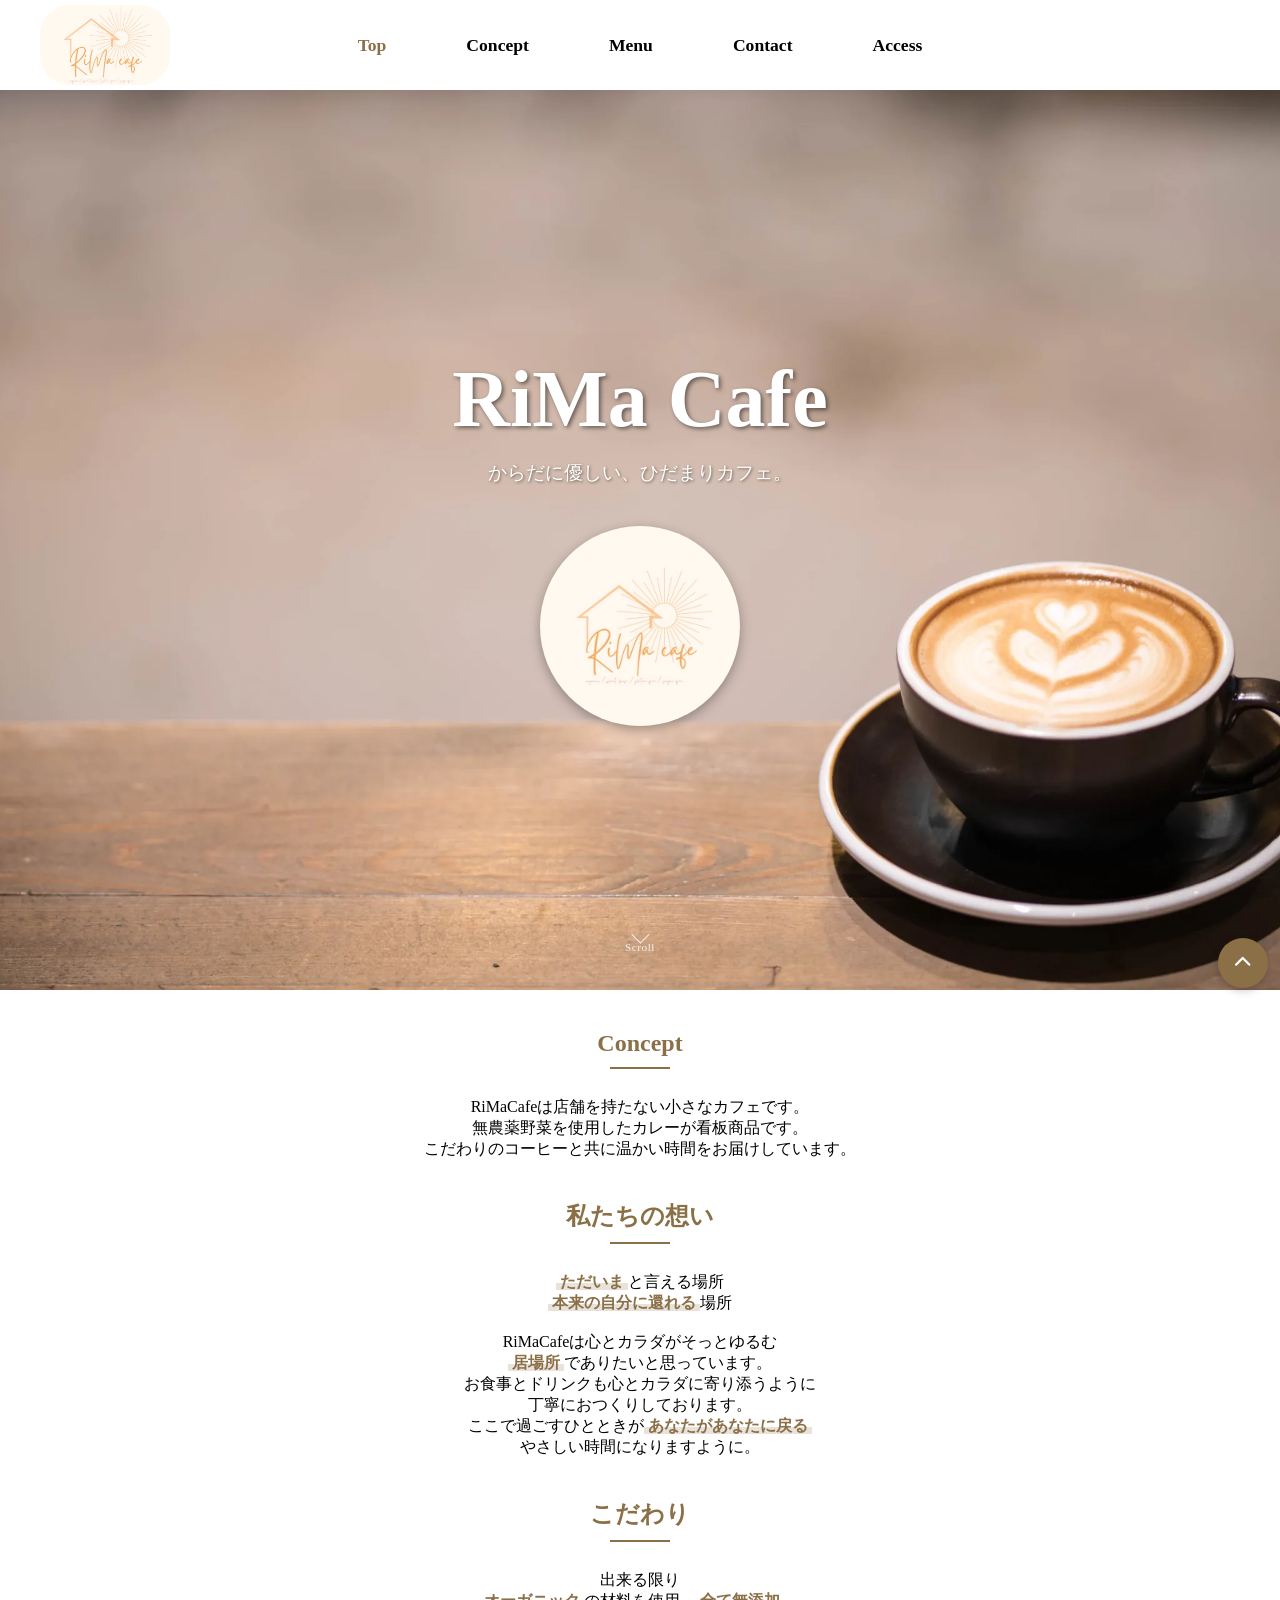
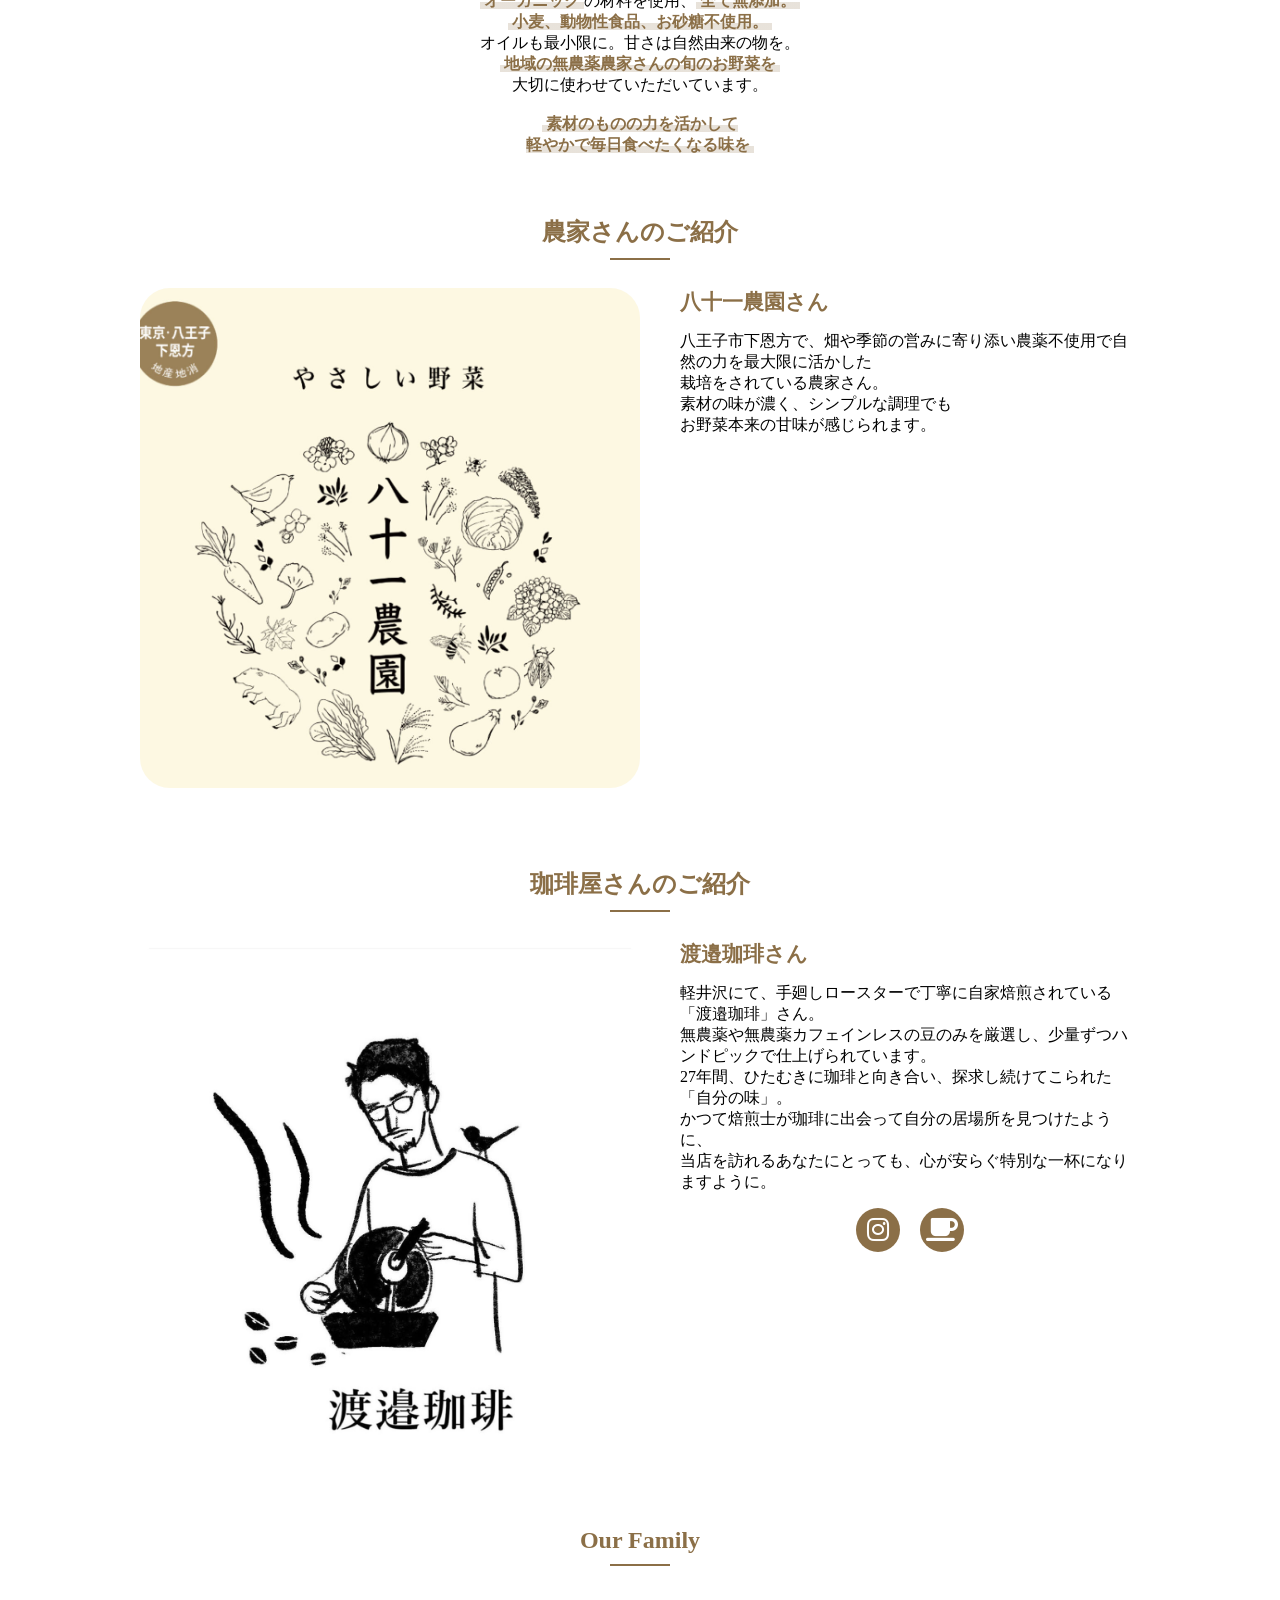
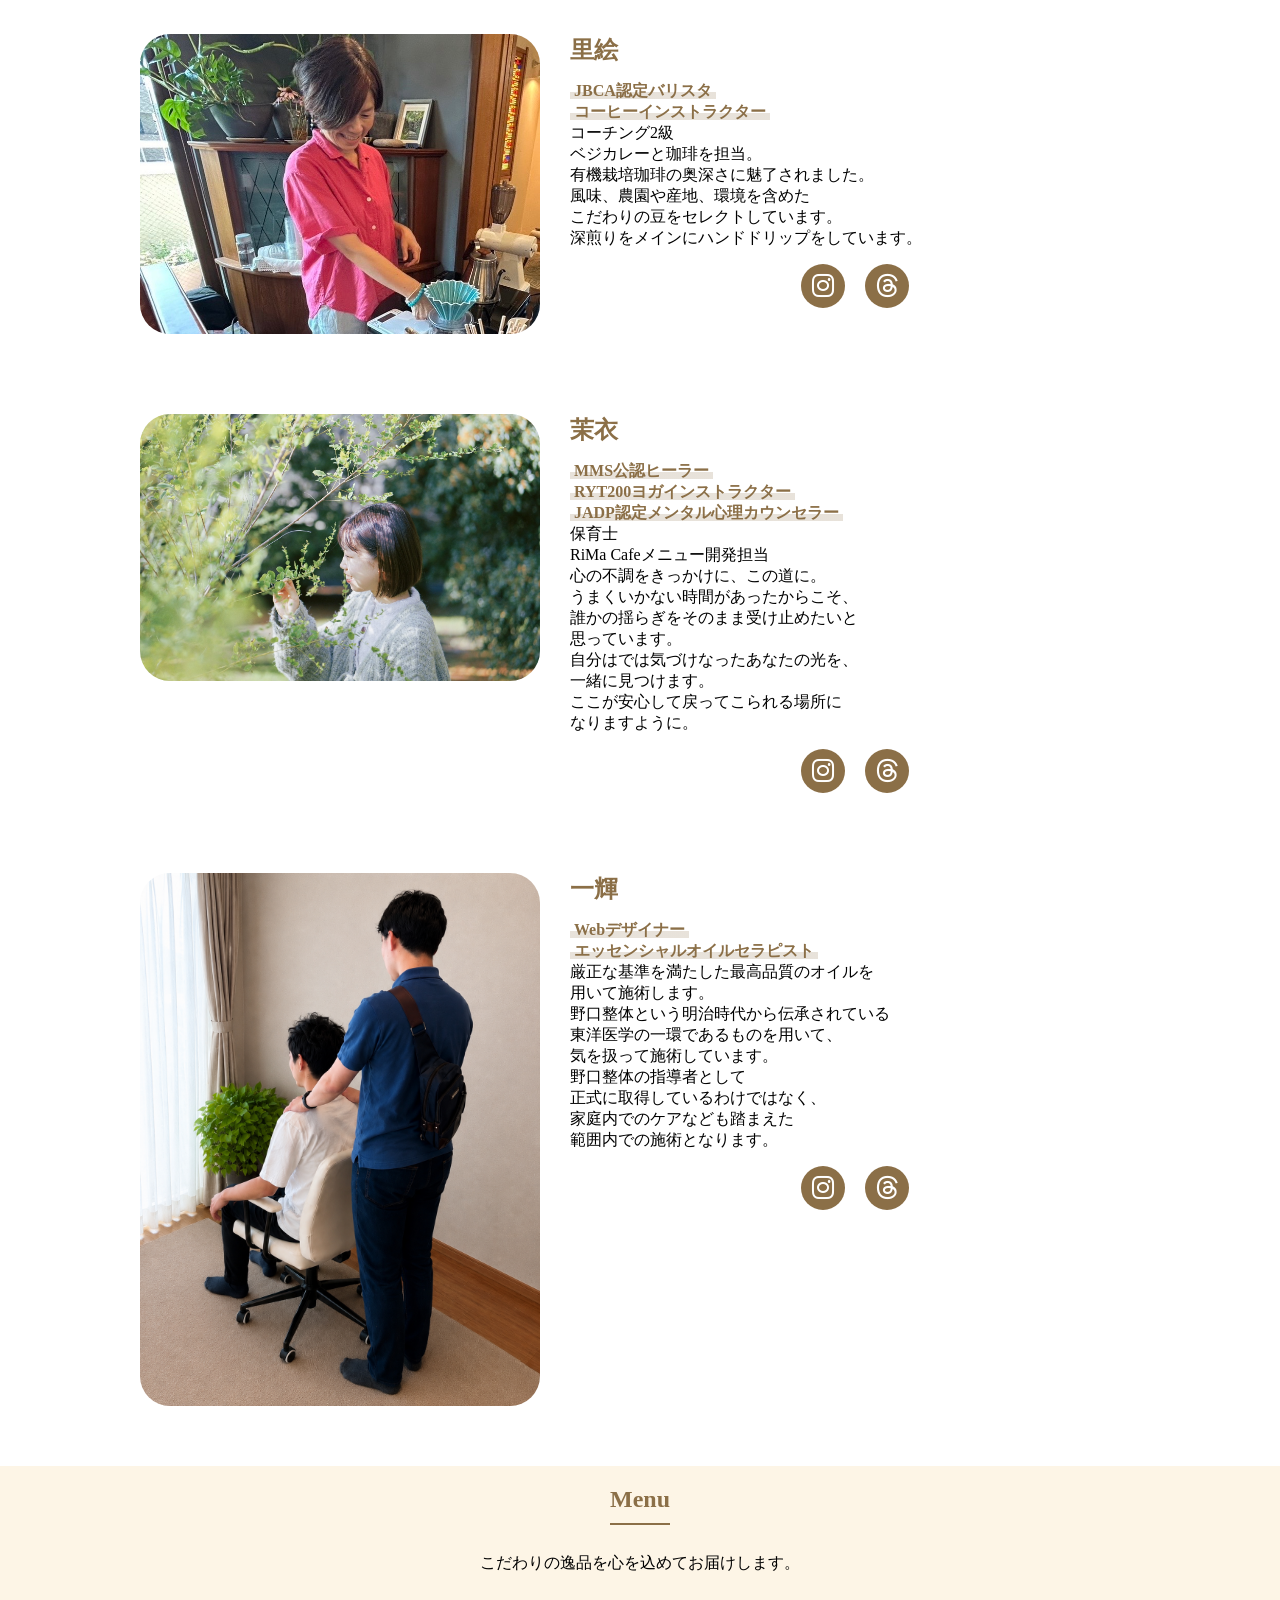
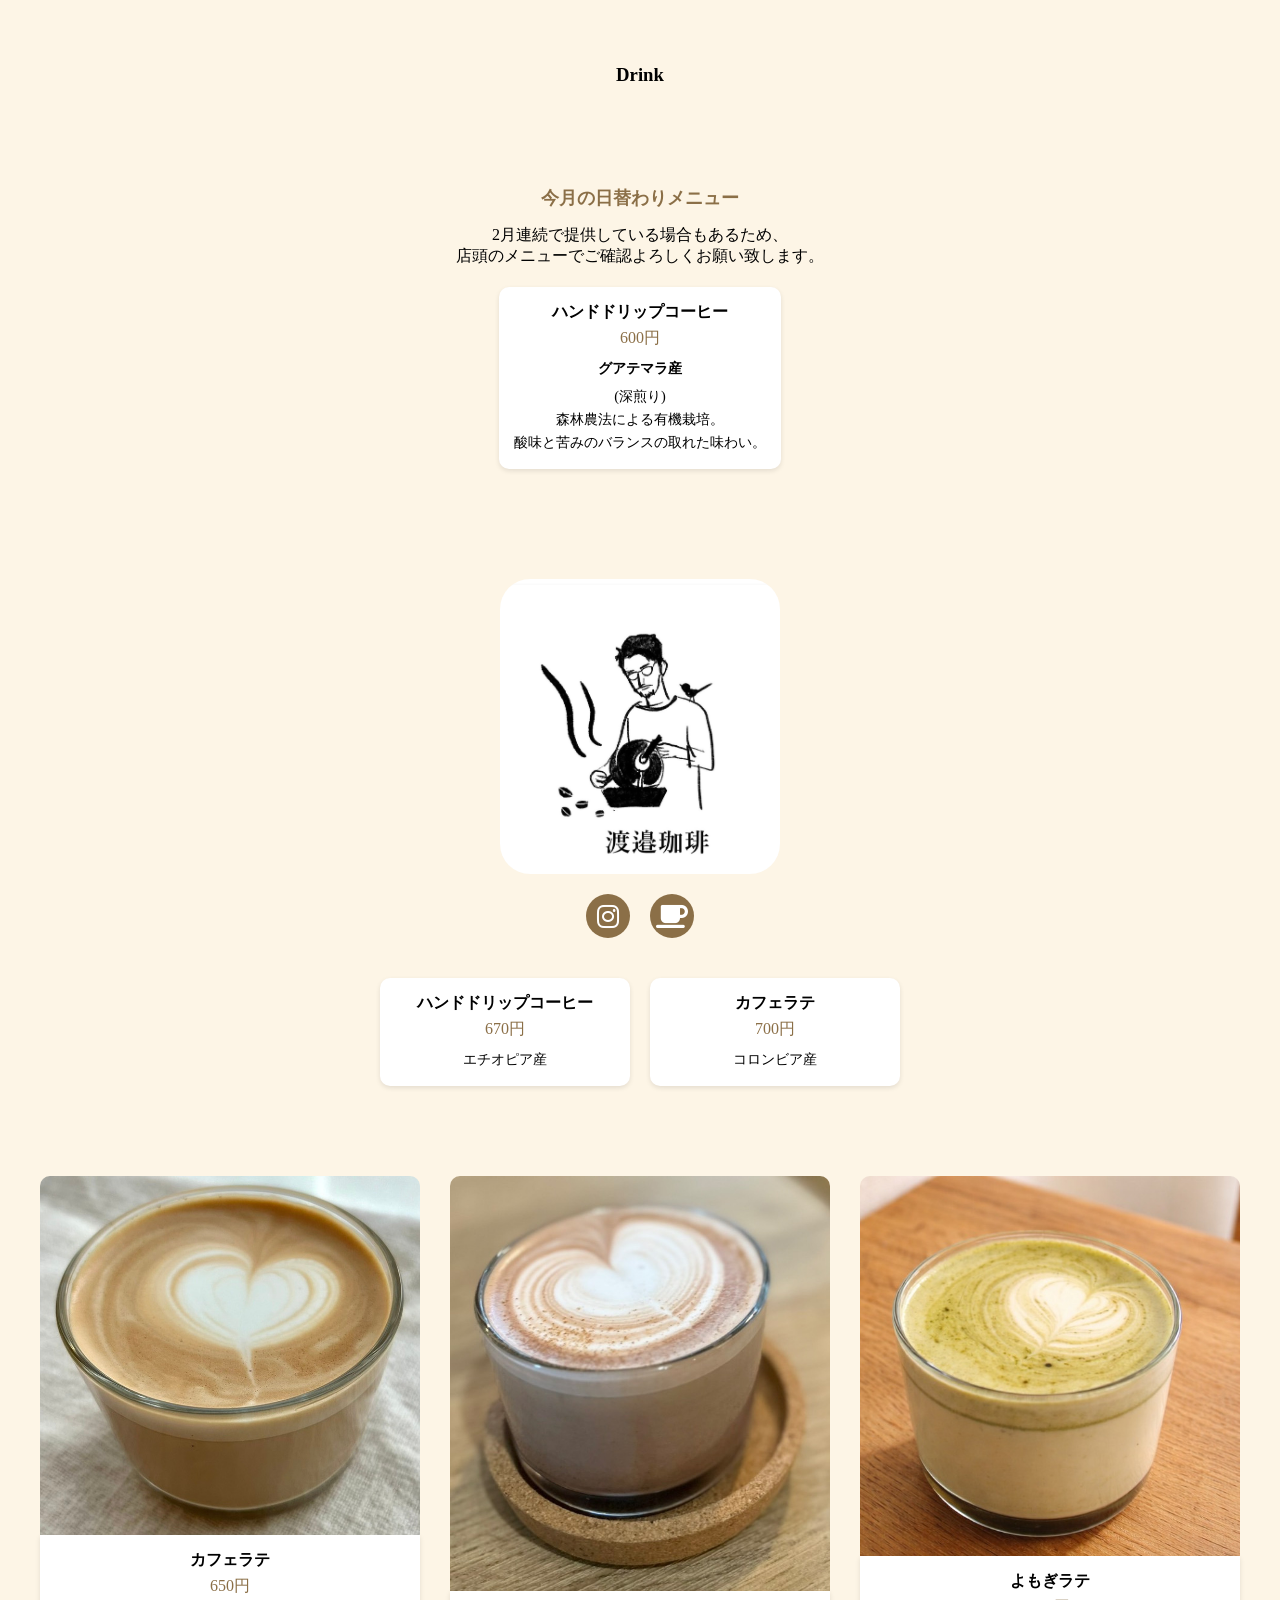
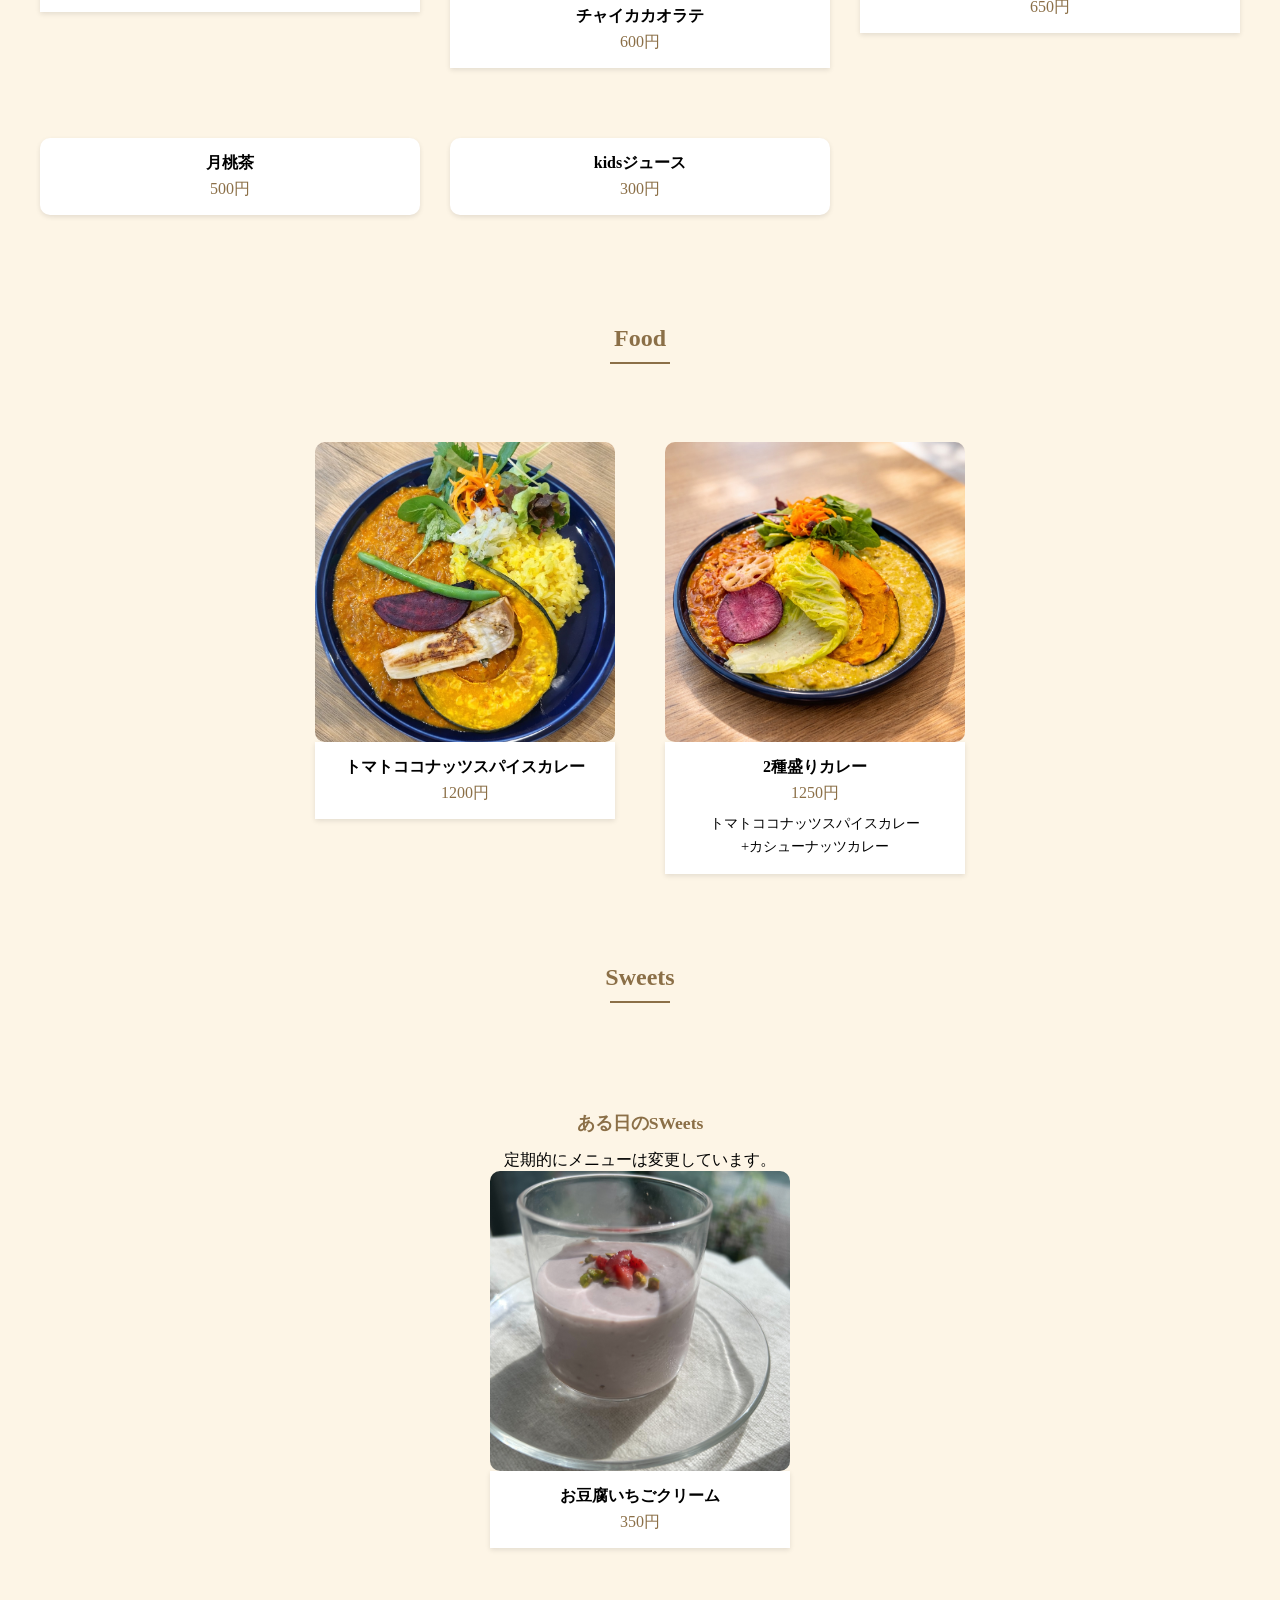
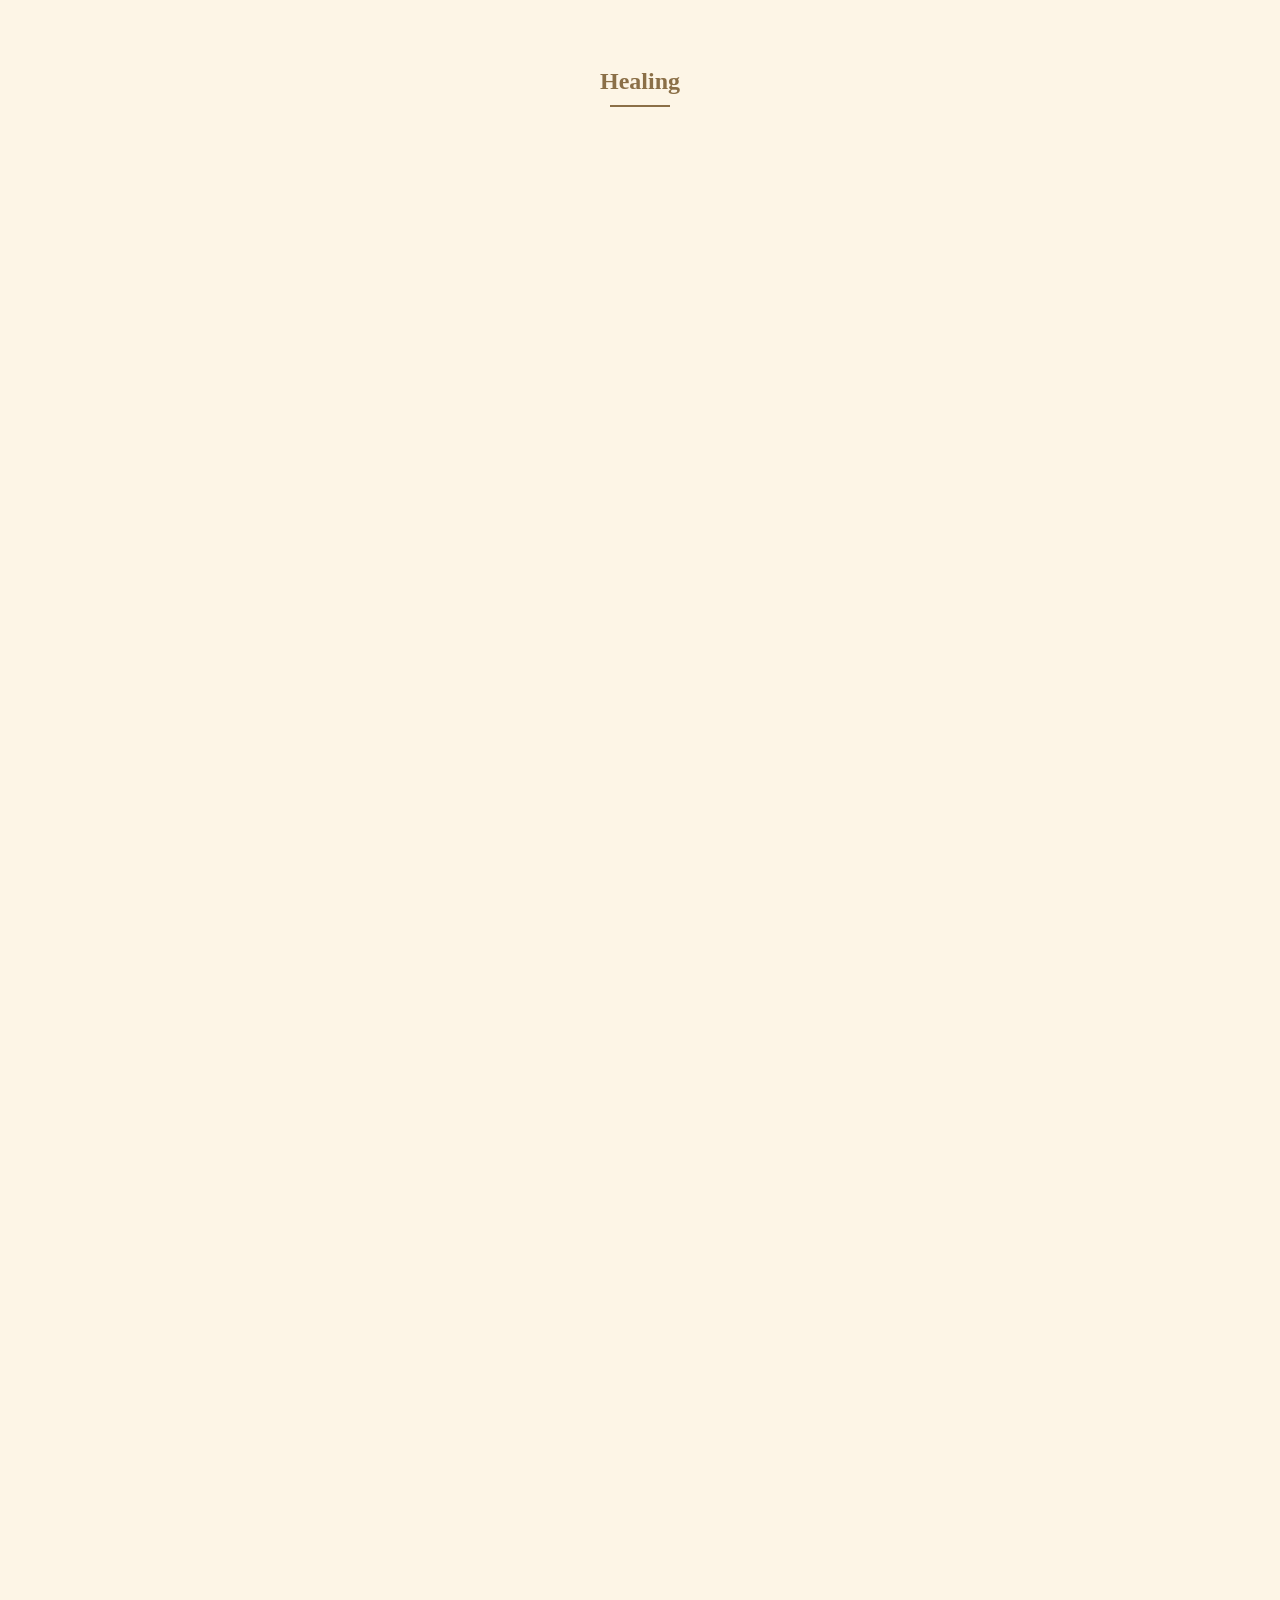
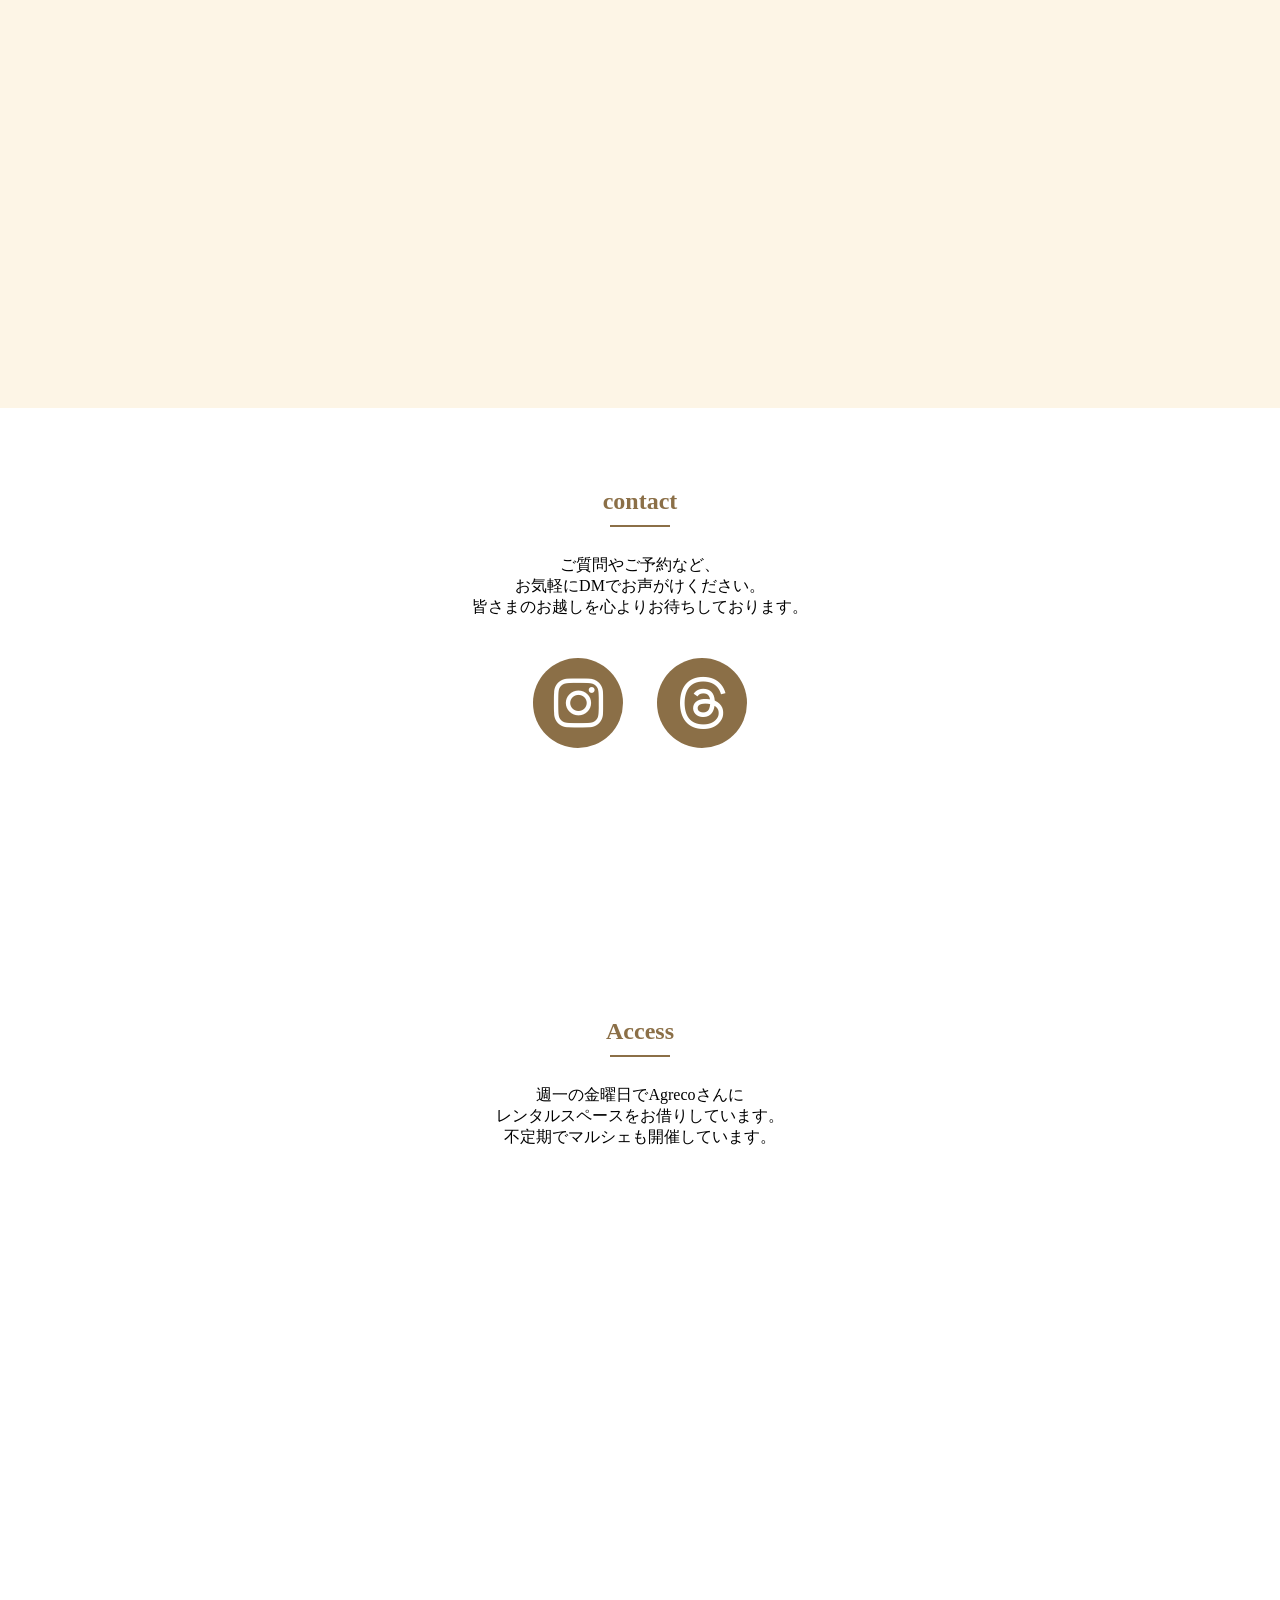
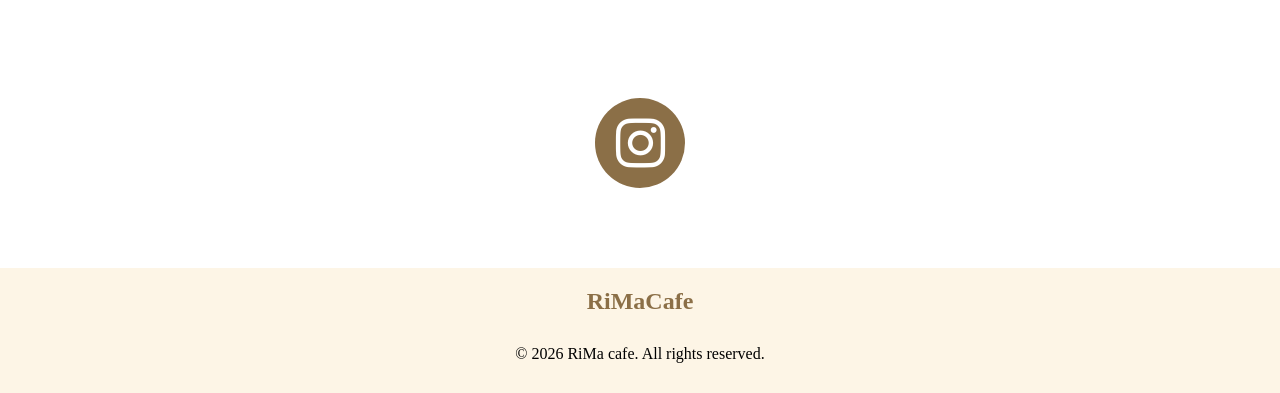
==== index.html @ 54a43aac "ロゴアニメーションのキャッチコピーを「手作り」から「ひだまり」に変更" ====
<!DOCTYPE html>
<html lang="ja">
<head>
    <meta charset="UTF-8">
    <meta name="viewport" content="width=device-width, initial-scale=1.0, viewport-fit=cover">
    <title>RiMa Cafe | からだに優しい、手作りカフェ</title>
    <meta name="description" content="RiMa Cafeは、オーガニック・グルテンフリーにこだわった手作りの珈琲とお菓子、アロマセラピーを提供する小さなカフェです。ご質問やご予約はInstagram・ThreadsのDMでお気軽にどうぞ。">

    <!-- OGP -->
    <meta property="og:title" content="RiMa Cafe | からだに優しい、手作りカフェ">
    <meta property="og:description" content="オーガニック・グルテンフリーにこだわった手作りの珈琲とお菓子、アロマセラピーを提供する小さなカフェです。">
    <meta property="og:type" content="website">
    <meta property="og:image" content="https://kazukiyuru.github.io/rimacafe/img/icon.jpeg">
    <meta property="og:locale" content="ja_JP">
    <meta name="twitter:card" content="summary_large_image">

    <link rel="icon" type="image/jpeg" href="img/icon.jpeg">
    <link rel="apple-touch-icon" href="img/icon.jpeg">

    <link rel="stylesheet" href="style.css">
    <link rel="stylesheet" href="https://cdnjs.cloudflare.com/ajax/libs/font-awesome/6.5.1/css/all.min.css">
</head>
<body>
    <!-- ローディング画面（ロゴがふわっと浮かび上がる） -->
    <div id="splash">
        <img src="img/icon.jpeg" alt="RiMa Cafe ロゴ" class="splash-logo">
        <p class="splash-catch">からだに優しい、ひだまりカフェ。</p>
    </div>

    <!-- スクロール進捗バー -->
    <div id="scroll-progress"></div>

    <header>
        <img src="img/icon.jpeg" alt="Rima Cafe Icon" class="header-logo">
        <ul id="g-nav">
            <li><a href="#page1">Top</a></li>
            <li><a href="#page2">Concept</a></li>
            <li><a href="#page3">Menu</a></li>
            <li><a href="#page4">Contact</a></li>
            <li><a href="#page5">Access</a></li>
        </ul>
    </header>
    <div class="openbtn" id="openbtn"><span></span><span></span><span></span></div>

    <section class="top" id="page1">
        <div class="page1">
            <div class="home fade-in">
                <h1>RiMa Cafe</h1>
                <p>からだに優しい、ひだまりカフェ。</p>
                <img src="img/icon.jpeg" alt="Rima Cafe ロゴ" class="top-logo">
            </div>
            <div class="scrolldown4"><span>Scroll</span></div>
        </div>
    </section>

    <section class="concept" id="page2">
        <div class="page2 fade-in">
            <h2>Concept</h2>
            <p>RiMaCafeは店舗を持たない小さなカフェです。<br>
            無農薬野菜を使用したカレーが看板商品です。<br>
            こだわりのコーヒーと共に温かい時間をお届けしています。</p>
        </div>

        <div class="fade-in">
            <h2>私たちの想い</h2>
            <p><span>ただいま</span>と言える場所<br>
            <span>本来の自分に還れる</span>場所</p><br>
            <p>RiMaCafeは心とカラダがそっとゆるむ<br>
            <span>居場所</span>でありたいと思っています。</p>
            <p>お食事とドリンクも心とカラダに寄り添うように<br>
            丁寧におつくりしております。</p>
            <p>ここで過ごすひとときが<span>あなたがあなたに戻る</span><br>
            やさしい時間になりますように。</p>
        </div>

        <div class="fade-in">
            <h2>こだわり</h2>
            <p>出来る限り</p>
            <ul>
                <li><p><span>オーガニック</span>の材料を使用、<span>全て無添加。</span></p></li>
                <li><p><span>小麦、動物性食品、お砂糖不使用。</span><br>
                オイルも最小限に。甘さは自然由来の物を。</p></li>
                <li><p><span>地域の無農薬農家さんの旬のお野菜を</span><br>
                大切に使わせていただいています。</p></li>
            </ul>
            <br>
            <p><span>素材のものの力を活かして<br>
            軽やかで毎日食べたくなる味を</span></p>
        </div>

        <div class="fade-in farmer-section">
            <h2>農家さんのご紹介</h2>
            <div class="farmer-content">
                <img src="img/farm.jpeg" alt="">
                <div class="farmer-text">
                    <h3>八十一農園さん</h3>
                    <p>八王子市下恩方で、畑や季節の営みに寄り添い農薬不使用で自然の力を最大限に活かした<br>
                    栽培をされている農家さん。<br>
                    素材の味が濃く、シンプルな調理でも<br>
                    お野菜本来の甘味が感じられます。</p>
                </div>
            </div>
        </div>

        <div class="fade-in farmer-section">
            <h2>珈琲屋さんのご紹介</h2>
            <div class="farmer-content">
                <img src="img/watanabe.jpeg" alt="渡邉珈琲">
                <div class="farmer-text">
                    <h3>渡邉珈琲さん</h3>
                    <p>軽井沢にて、手廻しロースターで丁寧に自家焙煎されている「渡邉珈琲」さん。<br>
                    無農薬や無農薬カフェインレスの豆のみを厳選し、少量ずつハンドピックで仕上げられています。<br>
                    27年間、ひたむきに珈琲と向き合い、探求し続けてこられた「自分の味」。<br>
                    かつて焙煎士が珈琲に出会って自分の居場所を見つけたように、<br>
                    当店を訪れるあなたにとっても、心が安らぐ特別な一杯になりますように。</p>
                    <div class="sns-links">
                        <a href="https://www.instagram.com/watanabe_home_roasted_coffee/" target="_blank" rel="noopener">
                            <i class="fa-brands fa-instagram"></i>
                        </a>
                         <a href="https://wc-home-roasted.stores.jp/" target="_blank" rel="noopener">
                            <i class="fa-solid fa-mug-saucer"></i>
                        </a>
                    </div>
                </div>
            </div>
        </div>

        <div class="fade-in">
            <h2>Our Family</h2>
            <div class="Family">

                <!-- 年齢順 1番目：里絵 -->
                <div class="family1 fade-in">
                    <img src="img/rie.jpeg" alt="">
                    <div class="text">
                        <h3>里絵</h3>
                        <ul>
                            <li><span class="highlight">JBCA認定バリスタ</span></li>
                            <li><span class="highlight">コーヒーインストラクター</span></li>
                            <li>コーチング2級</li>
                        </ul>
                        <p>ベジカレーと珈琲を担当。<br>
                        有機栽培珈琲の奥深さに魅了されました。<br>
                        風味、農園や産地、環境を含めた<br>
                        こだわりの豆をセレクトしています。<br>
                        深煎りをメインにハンドドリップをしています。</p>
                        <div class="sns-links">
                            <a href="https://www.instagram.com/t.rierie/" target="_blank" rel="noopener">
                                <i class="fa-brands fa-instagram"></i>
                            </a>
                            <a href="https://www.threads.com/@t.rierie?xmt=AQG0GP0-QJhRcvoYnDzXmbfjZnCsN-x-gjHfTgqiKEAhdwM" target="_blank" rel="noopener">
                                <i class="fa-brands fa-threads"></i>
                            </a>
                        </div>
                    </div>
                </div>

                <!-- 年齢順 2番目：茉衣 -->
                <div class="family2 fade-in">
                    <img src="img/mai.jpeg" alt="">
                    <div class="text">
                        <h3>茉衣</h3>
                        <ul>
                        <li><span class="highlight">MMS公認ヒーラー</span></li>
                        <li><span class="highlight">RYT200ヨガインストラクター</span></li>
                        <li><span class="highlight">JADP認定メンタル心理カウンセラー</span></li>
                        <li>保育士</li>
                        </ul>
                        <p>RiMa Cafeメニュー開発担当<br>
                        心の不調をきっかけに、この道に。<br>
                        うまくいかない時間があったからこそ、<br>
                        誰かの揺らぎをそのまま受け止めたいと<br>
                        思っています。<br>
                        自分はでは気づけなったあなたの光を、<br>
                        一緒に見つけます。<br>
                        ここが安心して戻ってこられる場所に<br>
                        なりますように。</p>
                        <div class="sns-links">
                            <a href="https://www.instagram.com/ma___jasmine/" target="_blank" rel="noopener">
                                <i class="fa-brands fa-instagram"></i>
                            </a>
                            <a href="https://www.threads.com/@ma___jasmine/post/DZb8bzbHRGQ" target="_blank" rel="noopener">
                                <i class="fa-brands fa-threads"></i>
                            </a>
                        </div>
                    </div>
                </div>

                <!-- 年齢順 3番目：一輝 -->
                <div class="family3 fade-in">
                    <img src="img/kazu.png" alt="">
                    <div class="text">
                        <h3>一輝</h3>
                        <p><span class="highlight">Webデザイナー</span><br>
                        <span class="highlight">エッセンシャルオイルセラピスト</span><br>
                        厳正な基準を満たした最高品質のオイルを<br>
                        用いて施術します。<br>
                        野口整体という明治時代から伝承されている<br>
                        東洋医学の一環であるものを用いて、<br>
                        気を扱って施術しています。<br>
                        野口整体の指導者として<br>
                        正式に取得しているわけではなく、<br>
                        家庭内でのケアなども踏まえた<br>
                        範囲内での施術となります。</p>
                        <div class="sns-links">
                            <a href="https://www.instagram.com/kazuki_0039/" target="_blank" rel="noopener">
                                <i class="fa-brands fa-instagram"></i>
                            </a>
                            <a href="https://www.threads.com/@kazuki_0039?igshid=NTc4MTIwNjQ2YQ%3D%3D" target="_blank" rel="noopener">
                                <i class="fa-brands fa-threads"></i>
                            </a>
                        </div>
                    </div>
                </div>


            </div>
        </div>
    </section>

    <section class="menu" id="page3">
        <h2 class="fade-in">Menu</h2>
        <p class="fade-in">こだわりの逸品を心を込めてお届けします。</p>

        <main class="grid">
            <h3 class="fade-in">Drink</h3>
            
            <div class="monthly-special fade-in">
                <p class="special-label">今月の日替わりメニュー</p>
                <p>2月連続で提供している場合もあるため、<br>
                店頭のメニューでご確認よろしくお願い致します。</p>
                <div class="drink-item no-image">
                    <p><strong>ハンドドリップコーヒー</strong> 600円<br>
                    <span class="menu-description"><strong>グアテマラ産</strong>(深煎り)<br>
                    森林農法による有機栽培。<br>
                    酸味と苦みのバランスの取れた味わい。</span></p>
                </div>
            </div>

            <div class="watanabe-coffee fade-in">
                <div class="watanabe-header">
                    <img src="img/watanabe.jpeg" alt="渡邊珈琲">
                </div>
              
                <div class="watanabe-links">
                    <a href="https://www.instagram.com/watanabe_home_roasted_coffee/" target="_blank" rel="noopener">
                        <i class="fa-brands fa-instagram"></i>
                    </a>
                    <a href="https://wc-home-roasted.stores.jp/" target="_blank" rel="noopener">
                        <i class="fa-solid fa-mug-saucer"></i>
                    </a>
                </div>
                <div class="watanabe-items">
                    <div class="drink-item no-image">
                        <p><strong>ハンドドリップコーヒー</strong> 670円<br>
                        <span class="menu-description">エチオピア産</span></p>
                    </div>
                    <div class="drink-item no-image">
                        <p><strong>カフェラテ</strong> 700円<br>
                        <span class="menu-description">コロンビア産</span></p>
                    </div>
                </div>
            </div>

            <div class="grid_center">
                <div class="drink-item fade-in">
                    <img src="img/rate.jpeg" alt="">
                    <p><strong>カフェラテ</strong> 650円</p>
                </div>
                <div class="drink-item fade-in fade-in-delay-1">
                    <img src="img/chay.jpeg" alt="">
                    <p><strong>チャイカカオラテ</strong> 600円</p>
                </div>
                <div class="drink-item fade-in fade-in-delay-3">
                    <img src="img/yomogi.jpeg" alt="">
                    <p><strong>よもぎラテ</strong> 650円</p>
                </div>
                <div class="drink-item no-image fade-in fade-in-delay-3">
                    <p><strong>月桃茶</strong> 500円</p>
                </div>
                <div class="drink-item no-image fade-in">
                    <p><strong>kidsジュース</strong> 300円</p>
                </div>
            </div>

            <h2 class="fade-in">Food</h2>
            <div class="carry">
                <div class="tomato fade-in">
                    <img src="img/one.jpeg" alt="">
                    <p><strong>トマトココナッツスパイスカレー</strong> 1200円</p>
                </div>
                <div class="coconut fade-in fade-in-delay-1">
                    <img src="img/double.jpeg" alt="">
                    <p><strong>2種盛りカレー</strong> 1250円<br>
                    <span class="menu-description">トマトココナッツスパイスカレー<br>+カシューナッツカレー</span></p>
                </div>
            </div>

            <h2 class="fade-in">Sweets</h2>
            <div class="monthly-special fade-in">
                <p class="special-label">ある日のSWeets</p>
                <p>定期的にメニューは変更しています。</p>
                <div class="strovery">
                    <img src="img/strovery.jpeg" alt="">
                    <p><strong>お豆腐いちごクリーム</strong> 350円</p>
                </div>
            </div>

            <h2 class="fade-in">Healing</h2>

            <div class="counseling-box fade-in">
                <p><span class="name-highlight">茉衣</span>、<span class="name-highlight">一輝</span>ともに前後30分から1時間ほどの<br>
                カウンセリングのお時間をいただいています。</p>
                <p class="counseling-note">アロマタッチは、<br>
                女性から施術を希望される方は、<br>
                <span class="name-highlight">茉衣</span>の方でも対応しています。</p>
            </div>

            <div class="monitor-box pop-in">
                <p>🌿 <strong class="kazuki-highlight">一輝</strong>のアロマタッチは、<br>
                現在モニター価格にて<br>
                <strong class="monitor-emphasis">先着10名様</strong>を募集しています。<br>
                お気軽にお問い合わせください。</p>
            </div>

            <div class="notice-box pop-in">
                <p><span class="kazuki-highlight">一輝</span>の施術は単体でも施術可能です。<br>
                アロマタッチは日野市内の自宅サロンでご予約お待ちしています。</p>
            </div>

           <div class="boss fade-in">
    <div class="god">
        <img src="img/healng.jpg" alt="">
    </div>
    <div class="engel">
        <p><strong>茉衣のDNAアクティベーション</strong> <span class="price-color">60分 / 15,000円</span></p>
        <p class="session-note">本来の自分を目覚めさせるための<br>
        セッション。</p>
        <p><strong>体験版</strong> <span class="price-color">20分 / 3,500円</span></p>
        <p class="engel-black">カウンセリングも含めると1時間になります。</p>
    </div>
</div>
            <h3 class="fade-in">アロマセラピー</h3>
            <div class="options-wrapper">
                <div class="headspa fade-in">
                    <div class="head1">
                        <img src="img/headspa.jpg" alt="">
                    </div>
                    <div class="head2">
                        <p><strong>一輝のアロマヘッドスパ</strong> 2000円</p>
                        <p>全5partあり感情解放を<br>
                        目標に行います。<br>
                        4,5partは<span class="price-color">2500円。</span></p>
                    </div>
                </div>

                <div class="touch fade-in">
                    <div class="touch1">
                        <img src="img/touch.jpg" alt="">
                    </div>
                    <div class="touch2">
                        <p><strong>アロマタッチ</strong> 3000円</p>
                        <p><span class="price-color">一輝</span><span class="engel-black">はモニター価格</span><span class="price-color">2000円</span><span class="engel-black">。</span></p>
                    </div>
                </div>
            </div>
        </main>
    </section>

    <section class="contact" id="page4">
        <h2 class="fade-in">contact</h2>
        <p class="fade-in contact-text">ご質問やご予約など、<br>
        お気軽にDMでお声がけください。<br>
        皆さまのお越しを心よりお待ちしております。</p>
        <div class="fade-in">
            <a href="https://www.instagram.com/r/rima2025524" target="_blank" rel="noopener">
                <i class="fa-brands fa-instagram"></i>
            </a>
            <a href="https://www.threads.net/@rima2025524" target="_blank" rel="noopener">
                <i class="fa-brands fa-threads"></i>
            </a>
        </div>
    </section>

    <section class="Access" id="page5">
        <h2 class="fade-in">Access</h2>
        <p class="fade-in access-text">週一の金曜日でAgrecoさんに<br>
        レンタルスペースをお借りしています。<br>
        不定期でマルシェも開催しています。</p>
        <iframe class="pop-in" src="https://www.google.com/maps/embed?pb=!1m18!1m12!1m3!1d3239.8109040269296!2d139.49574007578886!3d35.70627067257911!2m3!1f0!2f0!3f0!3m2!1i1024!2i768!4f13.1!3m3!1m2!1s0x6018e547624ea817%3A0x3ab2cf100abfaadb!2sAGRECO!5e0!3m2!1sja!2sjp!4v1770897481192!5m2!1sja!2sjp" allowfullscreen="" loading="lazy" referrerpolicy="no-referrer-when-downgrade"></iframe>

        <div class="fade-in">
            <a href="https://www.instagram.com/agreco_25" target="_blank" rel="noopener">
                <i class="fa-brands fa-instagram"></i>
            </a>
        </div>
    </section>

    <footer>
        <h2>RiMaCafe</h2>
        <p>© 2026 RiMa cafe. All rights reserved.</p>
    </footer>

    <!-- トップへ戻るボタン（8-1-2） -->
    <div id="page-top"><a href="#page1" aria-label="ページの先頭へ戻る"><i class="fa-solid fa-chevron-up"></i></a></div>

    <script src="animation.js"></script>
</body>
</html>
---- style.css ----
* {
    margin: 0;
    padding: 0;
}

html {
    scroll-behavior: smooth;
}

/* フェードインアニメーション */
.fade-in {
    opacity: 0;
    transform: translateY(30px);
    transition: opacity 0.8s ease-out, transform 0.8s ease-out;
}

.fade-in.is-visible {
    opacity: 1;
    transform: translateY(0);
}

/* 遅延アニメーション用 */
.fade-in-delay-1 {
    transition-delay: 0.2s;
}

.fade-in-delay-2 {
    transition-delay: 0.4s;
}

.fade-in-delay-3 {
    transition-delay: 0.6s;
}

/* 強調ポップイン（8-1-4：注意書き・地図など目立たせたい要素用） */
.pop-in {
    opacity: 0;
    transform: translateY(60px);
}

.pop-in.is-visible {
    animation: popInAnime 0.6s cubic-bezier(0.34, 1.56, 0.64, 1) forwards;
}

@keyframes popInAnime {
    from {
        opacity: 0;
        transform: translateY(60px);
    }
    to {
        opacity: 1;
        transform: translateY(0);
    }
}

/* ===== ローディング画面（ロゴがふわっと浮かび上がる） ===== */
#splash {
    position: fixed;
    inset: 0;
    z-index: 10000;
    /* ロゴ画像の背景色に合わせて縁を見えなくする */
    background: #fff9ef;
    display: flex;
    flex-direction: column;
    justify-content: center;
    align-items: center;
    transition: opacity 0.8s ease;
}

#splash.fadeout {
    opacity: 0;
    pointer-events: none;
}

.splash-logo {
    width: min(85vw, 440px);
    height: auto;
    opacity: 0;
    animation: splashLogoIn 1.4s ease-out forwards;
}

@keyframes splashLogoIn {
    from {
        opacity: 0;
        transform: scale(0.92);
    }
    to {
        opacity: 1;
        transform: scale(1);
    }
}

.splash-catch {
    margin-top: 18px;
    color: rgb(139, 111, 71);
    font-size: 1.3rem;
    letter-spacing: 0.15em;
    opacity: 0;
    animation: splashCatchIn 1s ease 1.2s forwards;
}

@keyframes splashCatchIn {
    from {
        opacity: 0;
        transform: translateY(12px);
    }
    to {
        opacity: 1;
        transform: translateY(0);
    }
}

/* ===== スクロール誘導矢印（9-1-4） ===== */
.scrolldown4 {
    position: absolute;
    left: 50%;
    bottom: 3%;
    transform: translateX(-50%);
    z-index: 2;
    display: flex;
    flex-direction: column;
    align-items: center;
    animation: arrowmove 1.5s ease-in-out infinite;
}

@keyframes arrowmove {
    0% { bottom: 3%; }
    50% { bottom: 5%; }
    100% { bottom: 3%; }
}

.scrolldown4 span {
    color: #eee;
    font-size: 0.7rem;
    letter-spacing: 0.05em;
    white-space: nowrap;
    margin-bottom: 10px;
}

.scrolldown4::before {
    content: "";
    width: 12px;
    height: 12px;
    border-left: 1px solid #eee;
    border-bottom: 1px solid #eee;
    transform: rotate(-45deg);
    margin-top: -6px;
}

/* ===== ヘッダー縮小（5-1-8） ===== */
header.height-min {
    position: fixed;
    top: 0;
    left: 0;
    width: 100%;
    height: 56px;
    z-index: 999;
    box-shadow: 0 2px 8px rgba(0, 0, 0, 0.12);
    animation: headerDown 0.5s forwards;
    transition: transform 0.3s ease;
}

/* 下スクロール中はヘッダーを隠して閲覧領域を広げる（UpMove/DownMove） */
header.height-min.header-hide {
    transform: translateY(-100%);
}

/* 縮小時はロゴが枠からはみ出さないようサイズを合わせる */
header.height-min .header-logo {
    width: 40px;
    height: 32px;
    border-radius: 14px;
}

@keyframes headerDown {
    from {
        opacity: 0;
        transform: translateY(-80px);
    }
    to {
        opacity: 1;
        transform: translateY(0);
    }
}

/* ===== カードホバーで浮き上がる（7-1-18） ===== */
.drink-item,
.tomato,
.coconut,
.strovery {
    /* fade-inのopacityアニメーションを維持しつつホバーを追加 */
    transition: opacity 0.8s ease-out, transform 0.3s ease, box-shadow 0.3s ease;
}

.drink-item:hover,
.tomato:hover,
.coconut:hover,
.strovery:hover {
    transform: translateY(-6px);
    box-shadow: 0 10px 20px rgba(0, 0, 0, 0.15);
}

/* ===== ハンバーガーメニュー（5-2-1：3本線が×に） ===== */
.openbtn {
    display: none;
    position: fixed;
    top: 8px;
    right: 10px;
    z-index: 9999;
    cursor: pointer;
    width: 50px;
    height: 50px;
    background: rgb(139, 111, 71);
    border-radius: 50%;
}

.openbtn span {
    display: inline-block;
    transition: all 0.4s;
    position: absolute;
    left: 14px;
    height: 3px;
    border-radius: 2px;
    background: #fff;
    width: 45%;
}

.openbtn span:nth-of-type(1) {
    top: 15px;
}

.openbtn span:nth-of-type(2) {
    top: 23px;
}

.openbtn span:nth-of-type(3) {
    top: 31px;
}

/* activeクラスが付与されると線が回転して×に */
.openbtn.active span:nth-of-type(1) {
    top: 18px;
    left: 18px;
    transform: translateY(6px) rotate(-45deg);
    width: 30%;
}

.openbtn.active span:nth-of-type(2) {
    opacity: 0;
}

.openbtn.active span:nth-of-type(3) {
    top: 30px;
    left: 18px;
    transform: translateY(-6px) rotate(45deg);
    width: 30%;
}

header {
    background-color: white;
    height: 10vh;
    color: black;
    display: flex;
    align-items: center;
    justify-content: space-between;
    padding: 0 20px;
    position: relative;
}

.header-logo {
    width: 60px;
    height: 40px;
    border-radius: 20px;
    object-fit: cover;
    position: absolute;
    left: 15px;
    top: 50%;
    transform: translateY(-50%);
}

header ul {
    display: flex;
    list-style: none;
    justify-content: center;
    align-items: center;
    height: 100%;
    width: 100%;
    margin: 0;
    padding: 0;
    padding-left: 75px;
}

header ul li {
    padding: 8px 10px;
}

header ul li a {
    color: black;
    text-decoration: none;
    font-weight: bold;
    font-size: 0.9rem;
    transition: color 0.2s ease;
}

header ul li a:hover,
header ul li a:active {
    color: rgb(139, 111, 71);
}

body {
    text-align: center;
}

section {
    width: 100vw;
    min-height: 100vh;
}

/* ===== TOP セクション ===== */
.top {
    height: 100svh;
    height: 100dvh;
    min-height: -webkit-fill-available;
}

.concept {
    height: auto;
}

/* Concept見出しがスクロール時にずれるのを防ぐ（横方向の移動を無効化） */
.concept .page2.fade-in {
    transform: none;
}

.concept .page2.fade-in.is-visible {
    transform: none;
}

.concept .fade-in:nth-child(2) p span {
    color: rgb(139, 111, 71);
    font-weight: bold;
    background: linear-gradient(transparent 60%, rgba(139, 111, 71, 0.2) 60%);
    padding: 0 4px;
}

.concept .fade-in:nth-child(3) ul li p span {
    font-weight: bold;
    color: rgb(139, 111, 71);
    background: linear-gradient(transparent 60%, rgba(139, 111, 71, 0.2) 60%);
    padding: 0 4px;
}

.concept .fade-in:nth-child(3) > p:last-child span {
    color: rgb(139, 111, 71);
    font-weight: bold;
    background: linear-gradient(transparent 60%, rgba(139, 111, 71, 0.2) 60%);
    padding: 0 4px;
}

/* ===== Our Family ハイライト ===== */
.highlight {
    color: rgb(139, 111, 71);
    font-weight: bold;
    background: linear-gradient(transparent 60%, rgba(139, 111, 71, 0.2) 60%);
    padding: 0 4px;
}

.farmer-section {
    text-align: center;
    padding: 20px;
}

.farmer-section h2 {
    color: rgb(139, 111, 71);
    margin: 20px auto;
    padding: 20px;
}

.farmer-content {
    display: flex;
    flex-direction: column;
    align-items: center;
    max-width: 1000px;
    margin: 0 auto;
}

.farmer-content img {
    width: 100%;
    max-width: 400px;
    height: auto;
    border-radius: 30px;
    margin-bottom: 20px;
}

.farmer-text {
    text-align: center;
    max-width: 600px;
}

.farmer-text h3 {
    color: rgb(139, 111, 71);
    margin-bottom: 15px;
    font-size: 1.3rem;
}

.text ul {
    list-style: none;
}

.menu {
    background-color: #FDF5E6;
    width: 100vw;
    min-height: 100vh;
    height: auto;
}

.contact {
    width: 100vw;
    min-height: 50vh;
    height: auto;
    padding: 40px 0;
}

.contact-text {
    margin-bottom: 20px !important;
}

.Access {
    width: 100vw;
    min-height: 50vh;
    height: auto;
    padding: 40px 0;
    display: flex;
    flex-direction: column;
    align-items: center;
}

.access-text {
    margin-bottom: 20px !important;
}

h2 {
    color: rgb(139, 111, 71);
    margin: 20px;
    padding: 20px;
}

/* ===== .page1 ===== */
.page1 {
    width: 100vw;
    height: 100svh;
    height: 100dvh;
    display: flex;
    justify-content: center;
    align-items: center;
    min-height: -webkit-fill-available;
    position: relative;
    overflow: hidden;
}

.page1::after {
    content: '';
    position: absolute;
    inset: 0;
    background-image: url(img/herp_mobile.webp);
    background-repeat: no-repeat;
    background-size: cover;
    background-position: center center;
    filter: brightness(0.75) contrast(0.82);
    z-index: 0;
}

.home {
    position: relative;
    z-index: 1;
    display: flex;
    flex-direction: column;
    justify-content: center;
    align-items: center;
    text-align: center;
    padding: 20px;
}

.home h1 {
    font-size: 4rem;
    color: white;
    text-shadow: 2px 2px 4px rgba(0, 0, 0, 0.5);
    margin-bottom: 15px;
}

.home p {
    font-size: 1.2rem;
    color: white;
    text-shadow: 1px 1px 3px rgba(0, 0, 0, 0.5);
    margin-bottom: 20px;
}

.top-logo {
    width: 130px;
    height: 130px;
    margin-top: 20px;
    border-radius: 50%;
    object-fit: cover;
    filter: drop-shadow(0 4px 6px rgba(0, 0, 0, 0.3));
}

.grid {
    display: flex;
    flex-direction: column;
    align-items: center;
    width: 100%;
}

.grid img {
    width: 300px;
    height: auto;
    margin: 10px auto;
}

.monthly-special {
    display: flex;
    flex-direction: column;
    align-items: center;
    margin: 50px 0;
    width: 100%;
}

.special-label {
    font-size: 1.1rem;
    color: rgb(139, 111, 71);
    font-weight: bold;
    margin-bottom: 15px;
    text-align: center;
}

.menu > p.fade-in {
    margin-bottom: 40px;
}

.grid_center {
    display: flex;
    flex-direction: column;
    align-items: center;
    width: 100%;
}

.drink-item.no-image p {
    border-radius: 10px;
}

.drink-item {
    margin: 20px 0;
    max-width: 300px;
}

.drink-item img {
    display: block;
    margin: 0 auto;
    margin-bottom: 0;
    border-radius: 10px 10px 0 0;
    width: 300px;
    height: auto;
}

.drink-item p {
    background-color: white;
    color: rgb(139, 111, 71);
    padding: 15px;
    margin: 0;
    box-shadow: 0 2px 5px rgba(0,0,0,0.1);
}

.drink-item p strong {
    display: block;
    margin-bottom: 5px;
    color: black;
}

.drink-item p .menu-description {
    display: block;
    font-size: 0.9rem;
    line-height: 1.6;
    margin-top: 8px;
    color: black;
}

.carry {
    display: flex;
    flex-direction: column;
    align-items: center;
}

.tomato, .coconut {
    margin: 20px 0;
    max-width: 300px;
}

.tomato img, .coconut img {
    width: 300px;
    height: 300px;
    object-fit: cover;
    border-radius: 10px;
    display: block;
    margin: 0 auto;
    margin-bottom: 0;
}

.tomato p, .coconut p {
    background-color: white;
    color: rgb(139, 111, 71);
    padding: 15px;
    margin: 0;
    box-shadow: 0 2px 5px rgba(0,0,0,0.1);
}

.tomato p strong, .coconut p strong {
    display: block;
    margin-bottom: 5px;
    color: black;
}

.monthly-special p2 {
margin: 50px;
}

.tomato p .menu-description,
.coconut p .menu-description {
    display: block;
    font-size: 0.9rem;
    line-height: 1.6;
    margin-top: 8px;
    color: black;
}

.strovery {
    margin: 20px 0;
    max-width: 300px;
    margin-left: auto;
    margin-right: auto;
}

.strovery img {
    width: 300px;
    height: 300px;
    object-fit: cover;
    border-radius: 10px;
    display: block;
    margin: 0 auto;
    margin-bottom: 0;
}

.strovery p {
    background-color: white;
    color: rgb(139, 111, 71);
    padding: 15px;
    margin: 0;
    box-shadow: 0 2px 5px rgba(0,0,0,0.1);
}

.strovery p strong {
    display: block;
    margin-bottom: 5px;
    color: black;
}

.strovery p .menu-description {
    display: block;
    font-size: 0.9rem;
    line-height: 1.6;
    margin-top: 8px;
    color: black;
}

.sweets-note {
    background-color: white;
    color: black;
    padding: 15px;
    margin: 30px auto 20px auto;
    max-width: 300px;
    box-shadow: 0 2px 5px rgba(0,0,0,0.1);
    text-align: center;
}

.boss {
    display: flex;
    justify-content: center;
    align-items: center;
    flex-wrap: wrap;
}

.god img {
    width: 300px;
    height: auto;
    display: block;
    margin-bottom: 0;
    border-radius: 10px;
}

.engel {
    max-width: 300px;
}

.engel p {
    background-color: white;
    color: rgb(139, 111, 71);
    padding: 15px;
    margin: 0 0 10px 0;
    box-shadow: 0 2px 5px rgba(0,0,0,0.1);
}

.engel p strong {
    display: block;
    margin-bottom: 5px;
    color: black;
}

.engel p:nth-child(2) {
    color: black;
}

.counseling-box {
    background-color: white;
    border-radius: 10px;
    box-shadow: 0 2px 8px rgba(0,0,0,0.1);
    padding: 14px 16px;
    margin: 16px auto 8px auto;
    max-width: 480px;
    width: 82%;
    text-align: center;
    line-height: 1.7;
    font-size: 0.85rem;
    color: #333;
}

.counseling-box .counseling-note {
    margin-top: 10px;
    padding-top: 10px;
    border-top: 1px solid rgba(139, 111, 71, 0.2);
    font-size: 0.85rem;
    color: #555;
    line-height: 1.8;
}

.name-highlight {
    color: rgb(139, 111, 71);
    font-weight: bold;
}

/* ===== 一輝 モニター募集テキスト ===== */
.kazuki-highlight {
    color: rgb(139, 111, 71);
    font-weight: bold;
}

.monitor-box {
    background-color: white;
    border-radius: 10px;
    box-shadow: 0 2px 8px rgba(0,0,0,0.1);
    padding: 14px 16px;
    margin: 8px auto 20px auto;
    max-width: 480px;
    width: 82%;
    text-align: center;
    line-height: 1.8;
    font-size: 0.85rem;
    color: #333;
}

/* ===== 体験版・価格カラー ===== */
.price-color {
    color: rgb(139, 111, 71);
}

.engel-black {
    color: black !important;
}

.session-note {
    color: black !important;
}

.monitor-emphasis {
    color: rgb(139, 111, 71);
    font-weight: bold;
    background: linear-gradient(transparent 60%, rgba(139, 111, 71, 0.2) 60%);
    padding: 0 2px;
}

/* ===== */

.options-wrapper {
    margin-top: 10px;
}

h3.fade-in {
    margin-top: 50px;
}

/* メニュー各セクションの前後に余白を追加 */
.menu .grid > h2,
.menu .grid > h3 {
    margin: 50px 0;
}

.headspa {
    display: flex;
    justify-content: center;
    align-items: center;
    flex-wrap: wrap;
}

.head1 img {
    width: 300px;
    height: 300px;
    display: block;
    margin-bottom: 0;
    border-radius: 10px;
}

.head2 {
    max-width: 300px;
}

.head2 p {
    background-color: white;
    color: rgb(139, 111, 71);
    padding: 15px;
    margin: 0 0 10px 0;
    box-shadow: 0 2px 5px rgba(0,0,0,0.1);
}

.head2 p strong {
    display: block;
    margin-bottom: 5px;
    color: black;
}

.head2 p:nth-child(2) {
    color: black;
}

.touch {
    display: flex;
    justify-content: center;
    align-items: center;
    flex-wrap: wrap;
    flex-direction: column;
    margin-bottom: 60px;
}

.touch1 img {
    width: 300px;
    height: auto;
    display: block;
    margin-bottom: 0;
    border-radius: 10px;
}

.touch2 {
    width: 300px;
    max-width: 300px;
}

.touch2 p {
    background-color: white;
    color: rgb(139, 111, 71);
    padding: 15px;
    margin: 0 0 10px 0;
    box-shadow: 0 2px 5px rgba(0,0,0,0.1);
}

.touch2 p strong {
    display: block;
    margin-bottom: 5px;
    color: black;
}

footer {
    background-color: #FDF5E6;
    padding-bottom: 30px;
}

footer h2 {
    margin-bottom: 10px;
}

footer p {
    margin-top: 0;
    padding-top: 0;
}

.family1, .family2, .family3 {
    display: flex;
    flex-direction: column;
    align-items: center;
    margin: 30px 0;
}

.family1 img, .family2 img, .family3 img {
    width: 300px;
    height: auto;
    border-radius: 30px;
}

.family1 .text, .family2 .text, .family3 .text {
    text-align: center;
    padding: 20px;
}

.family1 .text h3, 
.family2 .text h3, 
.family3 .text h3 {
    font-size: 1.5rem;
    color: rgb(139, 111, 71);
    margin-bottom: 15px;
    font-weight: bold;
}

.family3 .text ul {
    list-style-position: inside;
    text-align: center;
    padding: 0;
    list-style: none;
}

.options-container {
    display: flex;
    flex-direction: column;
    align-items: center;
    width: 100%;
}

.contact a,
.Access a {
    text-decoration: none;
    display: inline-block;
    transition: transform 0.2s;
}

.contact a:hover,
.Access a:hover {
    transform: scale(1.1);
}

.contact i {
    font-size: 2.5rem;
    margin: 20px 10px;
    color: white;
    background-color: rgb(139, 111, 71);
    width: 70px;
    height: 70px;
    border-radius: 50%;
    display: inline-flex;
    justify-content: center;
    align-items: center;
}

.Access i {
    font-size: 2.5rem;
    margin: 20px 10px;
    color: white;
    background-color: rgb(139, 111, 71);
    width: 70px;
    height: 70px;
    border-radius: 50%;
    display: inline-flex;
    justify-content: center;
    align-items: center;
}

.Access iframe {
    width: 100%;
    max-width: 600px;
    height: 300px;
    border: 0;
    margin-top: 30px;
    margin-bottom: 30px;
    display: block;
}

/* ===== iPhone 16e / モバイル対応 ===== */
@media (max-width: 430px) {
    html, body {
        height: 100%;
    }

    .top {
        height: auto;
        aspect-ratio: 9 / 16;
        min-height: 100svh;
        min-height: 100dvh;
    }

    .page1 {
        height: auto;
        aspect-ratio: 9 / 16;
        min-height: 100svh;
        min-height: 100dvh;
        min-height: -webkit-fill-available;
        background-position: center center;
        background-size: cover;
    }

    .home h1 {
        font-size: 2.8rem;
    }

    .top-logo {
        width: 110px;
        height: 110px;
    }
}

@media (min-width:1200px) {

    .page1::after {
        background-image: url(img/hero_pc.webp);
        filter: none;
    }

    .home {
        position: relative;
        z-index: 1;
    }

    .header-logo {
        width: 130px;
        height: 80px;
        border-radius: 30px;
        left: 40px;
    }

    header ul li {
        padding: 30px 40px;
    }

    header ul li a {
        font-size: 1.1rem;
    }

    header ul {
        justify-content: center;
        padding: 20px 100px;
    }

    .grid img {
        display: flex;
    }

    .home h1 {
        font-size: 5rem;
    }

    .top-logo {
        width: 200px;
        height: 200px;
    }

    .family1, .family2, .family3 {
        flex-direction: row;
        justify-content: flex-start;
        align-items: flex-start;
        gap: 30px;
        box-sizing: border-box;
        margin: 40px 0;
        width: 100%;
        max-width: 1000px;
    }

    .Family {
        display: flex;
        flex-direction: column;
        align-items: center;
    }
    
    .family1 img, .family2 img, .family3 img {
        width: 400px;
        height: auto;
        border-radius: 30px;
        flex-shrink: 0;
    }
    
    .family1 .text, .family2 .text, .family3 .text {
        text-align: left;
        padding: 0;
        flex: 1;
    }
    
    .family1 .text h3, 
    .family2 .text h3, 
    .family3 .text h3 {
        margin-bottom: 15px;
    }
    
    .family3 .text ul {
        text-align: left;
        list-style-position: outside;
        padding-left: 20px;
    }

    .farmer-content {
        flex-direction: row;
        justify-content: center;
        align-items: flex-start;
        gap: 40px;
    }

    .farmer-content img {
        max-width: 500px;
        margin-bottom: 0;
        border-radius: 30px;
    }

    .farmer-text {
        flex: 1;
        text-align: left;
    }

    .grid_center {
        display: grid;
        grid-template-columns: repeat(3, 1fr);
        gap: 30px;
        max-width: 1200px;
        margin: 0 auto;
        padding: 20px;
        align-items: start;
    }

    .grid_center .drink-item:nth-child(1) {
        grid-column: 1 / 2;
    }

    .grid_center .drink-item:nth-child(2) {
        grid-column: 2 / 3;
    }

    .grid_center .drink-item:nth-child(3) {
        grid-column: 3 / 4;
    }

    .drink-item {
        max-width: none;
        display: flex;
        flex-direction: column;
    }

    .grid_center img {
        width: 100%;
        height: auto;
        border-radius: 10px 10px 0 0;
    }

    .grid_center tr {
        display: block;
        text-align: center;
        margin-top: 10px;
    }

    .carry {
        display: flex;
        flex-direction: row;
        justify-content: center;
        align-items: flex-start;
        gap: 50px;
        max-width: 1200px;
        margin: 0 auto;
    }

    .tomato, .coconut {
        flex: 0 0 auto;
        max-width: none;
        width: 300px;
    }

    .tomato img, .coconut img {
        width: 300px;
        height: 300px;
    }

    .strovery {
        max-width: 500px;
        margin: 0 auto;
    }

    .sweets-note {
        max-width: 500px;
    }

    .boss {
        display: flex;
        flex-direction: row;
        justify-content: flex-start;
        align-items: flex-start;
        gap: 30px;
        width: 100%;
        max-width: 1000px;
        margin: 40px auto;
        padding: 0;
    }

    .god {
        flex-shrink: 0;
    }

    .engel {
        text-align: left;
        flex: 1;
        max-width: none;
    }

    .counseling-box {
        max-width: 800px;
        font-size: 1rem;
        padding: 25px 40px;
        width: 90%;
        border-radius: 12px;
        margin: 20px auto 10px auto;
        line-height: 1.8;
    }

    .counseling-box .counseling-note {
        font-size: 0.95rem;
        margin-top: 14px;
        padding-top: 14px;
    }

    .headspa, .touch {
        display: flex;
        flex-direction: row;
        justify-content: flex-start;
        align-items: flex-start;
        gap: 30px;
        width: 100%;
        max-width: 1000px;
        margin: 40px 0;
        padding: 0;
        margin-bottom: 40px;
    }

    .head1, .touch1 {
        flex-shrink: 0;
    }

    .god img, .touch1 img {
        width: 350px;
    }
    
    .head1 img {
        width: 350px;
        height: auto;
        max-height: 350px;
    }
    
    .head2, .touch2 {
        text-align: left;
        flex: 1;
        max-width: none;
    }

    .touch2 {
        width: auto;
    }

    .options-wrapper {
        display: flex;
        flex-direction: column;
        align-items: center;
        max-width: 1000px;
        margin: 0 auto;
        width: 100%;
    }

    .contact i {
        font-size: 3.5rem;
        margin: 20px 15px;
        width: 90px;
        height: 90px;
    }

    .Access i {
        font-size: 3.5rem;
        margin: 20px 15px;
        width: 90px;
        height: 90px;
    }

    .Access iframe {
        width: 600px;
        height: 450px;
    }
}

/* ===== 渡邊珈琲セクション ===== */
.watanabe-coffee {
    display: flex;
    flex-direction: column;
    align-items: center;
    margin: 30px 0;
    width: 100%;
}

.watanabe-header img {
    width: 240px;
    height: auto;
    margin-bottom: 20px;
    border-radius: 30px;
}

.watanabe-description {
    max-width: 600px;
    margin: 0 auto 16px auto;
    padding: 0 20px;
    font-size: 0.9rem;
    line-height: 1.8;
    color: #555;
}

.watanabe-links {
    display: flex;
    justify-content: center;
    margin-bottom: 20px;
}

.watanabe-links a {
    text-decoration: none;
    display: inline-block;
    transition: transform 0.2s;
}

.watanabe-links a:hover {
    transform: scale(1.1);
}

.watanabe-links i {
    position: relative;
    overflow: hidden;
    font-size: 1.6rem;
    margin: 0 10px;
    color: white;
    background-color: rgb(139, 111, 71);
    width: 44px;
    height: 44px;
    border-radius: 50%;
    display: inline-flex;
    justify-content: center;
    align-items: center;
}

/* クリックしたら波紋が広がる（7-1-11） */
.watanabe-links i::after,
.sns-links i::after {
    content: "";
    position: absolute;
    width: 100%;
    height: 100%;
    top: 0;
    left: 0;
    background: radial-gradient(circle, #fff 10%, transparent 10%) no-repeat 50%;
    transform: scale(10, 10);
    opacity: 0;
    transition: transform 0.3s, opacity 1s;
}

.watanabe-links a:active i::after,
.sns-links a:active i::after {
    transform: scale(0, 0);
    transition: 0s;
    opacity: 0.4;
}

/* ===== Our Family SNSリンク ===== */
.sns-links {
    display: flex;
    justify-content: center;
    margin-top: 15px;
}

.sns-links a {
    text-decoration: none;
    display: inline-block;
    transition: transform 0.2s;
}

.sns-links a:hover {
    transform: scale(1.1);
}

.sns-links i {
    position: relative;
    overflow: hidden;
    font-size: 1.6rem;
    margin: 0 10px;
    color: white;
    background-color: rgb(139, 111, 71);
    width: 44px;
    height: 44px;
    border-radius: 50%;
    display: inline-flex;
    justify-content: center;
    align-items: center;
}

.watanabe-items {
    display: flex;
    flex-direction: column;
    align-items: center;
    gap: 0;
    width: 100%;
}

@media (min-width: 1200px) {
    .watanabe-coffee {
        flex-direction: column;
        align-items: center;
        max-width: 900px;
        margin: 30px auto;
    }

    .watanabe-header img {
        width: 280px;
        margin-bottom: 20px;
    }

    .watanabe-items {
        flex-direction: row;
        justify-content: center;
        align-items: flex-start;
        gap: 20px;
        width: auto;
    }

    .watanabe-items .drink-item {
        width: 250px;
    }
}

.notice-box {
    background-color: #ffffff;
    border-radius: 12px;
    padding: 20px 30px;
    margin: 30px auto;
    max-width: 600px;
    text-align: center;
    box-shadow: 0 2px 10px rgba(0, 0, 0, 0.08);
}

.notice-box p {
    font-size: 0.95rem;
    line-height: 1.8;
    color: #555;
    margin: 0;
}

@media (max-width: 430px) {
    .notice-box {
        margin: 20px 16px;
        padding: 16px 20px;
        border-radius: 10px;
    }

    .notice-box p {
        font-size: 0.88rem;
    }
}
/* モバイル：ナビを右からスライドインするパネルに（5-1-14） */
@media (max-width: 768px) {
    .openbtn {
        display: block;
    }

    header ul {
        position: fixed;
        top: 0;
        right: -120%;
        width: 100%;
        height: 100vh;
        height: 100dvh;
        z-index: 999;
        background: #FDF5E6;
        flex-direction: column;
        justify-content: center;
        align-items: center;
        padding-left: 0;
        margin: 0;
        transition: right 0.6s;
    }

    header ul.panelactive {
        right: 0;
    }

    header ul li {
        padding: 16px 10px;
    }

    header ul li a {
        font-size: 1.3rem;
        letter-spacing: 0.1em;
    }
}

/* ===== アンカースクロールの固定ヘッダー分オフセット（8-2-2） ===== */
section {
    scroll-margin-top: 60px;
}

/* ===== トップへ戻るボタン（8-1-2） ===== */
#page-top {
    position: fixed;
    right: 12px;
    bottom: 12px;
    z-index: 998;
    opacity: 0;
    transform: translateY(100px);
}

#page-top a {
    display: flex;
    justify-content: center;
    align-items: center;
    width: 50px;
    height: 50px;
    border-radius: 50%;
    background: rgb(139, 111, 71);
    color: #fff;
    text-decoration: none;
    font-size: 1.1rem;
    box-shadow: 0 3px 8px rgba(0, 0, 0, 0.2);
    transition: background 0.3s;
}

#page-top a:hover {
    background: rgb(110, 87, 55);
}

#page-top.up-move {
    animation: pageTopUp 0.5s forwards;
}

@keyframes pageTopUp {
    from { opacity: 0; transform: translateY(100px); }
    to { opacity: 1; transform: translateY(0); }
}

#page-top.down-move {
    animation: pageTopDown 0.5s forwards;
}

@keyframes pageTopDown {
    from { opacity: 1; transform: translateY(0); }
    to { opacity: 1; transform: translateY(100px); }
}

/* ===== 見出し下に線が伸びる（5-3-3） ===== */
.line-heading {
    position: relative;
}

.line-heading::after {
    content: "";
    position: absolute;
    bottom: 8px;
    left: 50%;
    width: 60px;
    height: 2px;
    background: rgb(139, 111, 71);
    transform: translateX(-50%) scaleX(0);
    transform-origin: left;
    transition: transform 0.8s ease 0.3s;
}

.line-heading.is-visible::after {
    transform: translateX(-50%) scaleX(1);
}

/* ===== ナビの現在地ハイライト（5-1-26） ===== */
header ul li a.current {
    color: rgb(139, 111, 71);
}

/* ===== ローディング中はヒーローの文字を隠し、明けてからフェードイン ===== */
body.splash-active .home.fade-in {
    opacity: 0;
    transform: translateY(30px);
}

/* ===== ヒーロー背景ゆっくりズームアウト（6-1-3） ===== */
.page1::after {
    animation: heroZoom 8s ease-out forwards;
}

@keyframes heroZoom {
    from { transform: scale(1.1); }
    to { transform: scale(1); }
}

/* ===== Family・農家さん・珈琲屋さん・Healingの写真ホバー（7-1-18） ===== */
.family1 img,
.family2 img,
.family3 img,
.farmer-content img,
.god img,
.head1 img,
.touch1 img {
    transition: transform 0.3s ease, box-shadow 0.3s ease;
}

.family1 img:hover,
.family2 img:hover,
.family3 img:hover,
.farmer-content img:hover,
.god img:hover,
.head1 img:hover,
.touch1 img:hover {
    transform: translateY(-6px);
    box-shadow: 0 10px 20px rgba(0, 0, 0, 0.15);
}

/* ===== アニメーションを減らす設定のユーザーへの配慮 ===== */
@media (prefers-reduced-motion: reduce) {
    *,
    *::before,
    *::after {
        animation-duration: 0.01ms !important;
        animation-iteration-count: 1 !important;
        transition-duration: 0.01ms !important;
    }

    html {
        scroll-behavior: auto;
    }

    .fade-in,
    .pop-in,
    body.splash-active .home.fade-in {
        opacity: 1;
        transform: none;
    }
}

/* ===== スクロール進捗バー（Scrollgress） ===== */
#scroll-progress {
    position: fixed;
    top: 0;
    left: 0;
    height: 3px;
    width: 0%;
    background: rgb(139, 111, 71);
    z-index: 10001;
    transition: width 0.1s ease-out;
}
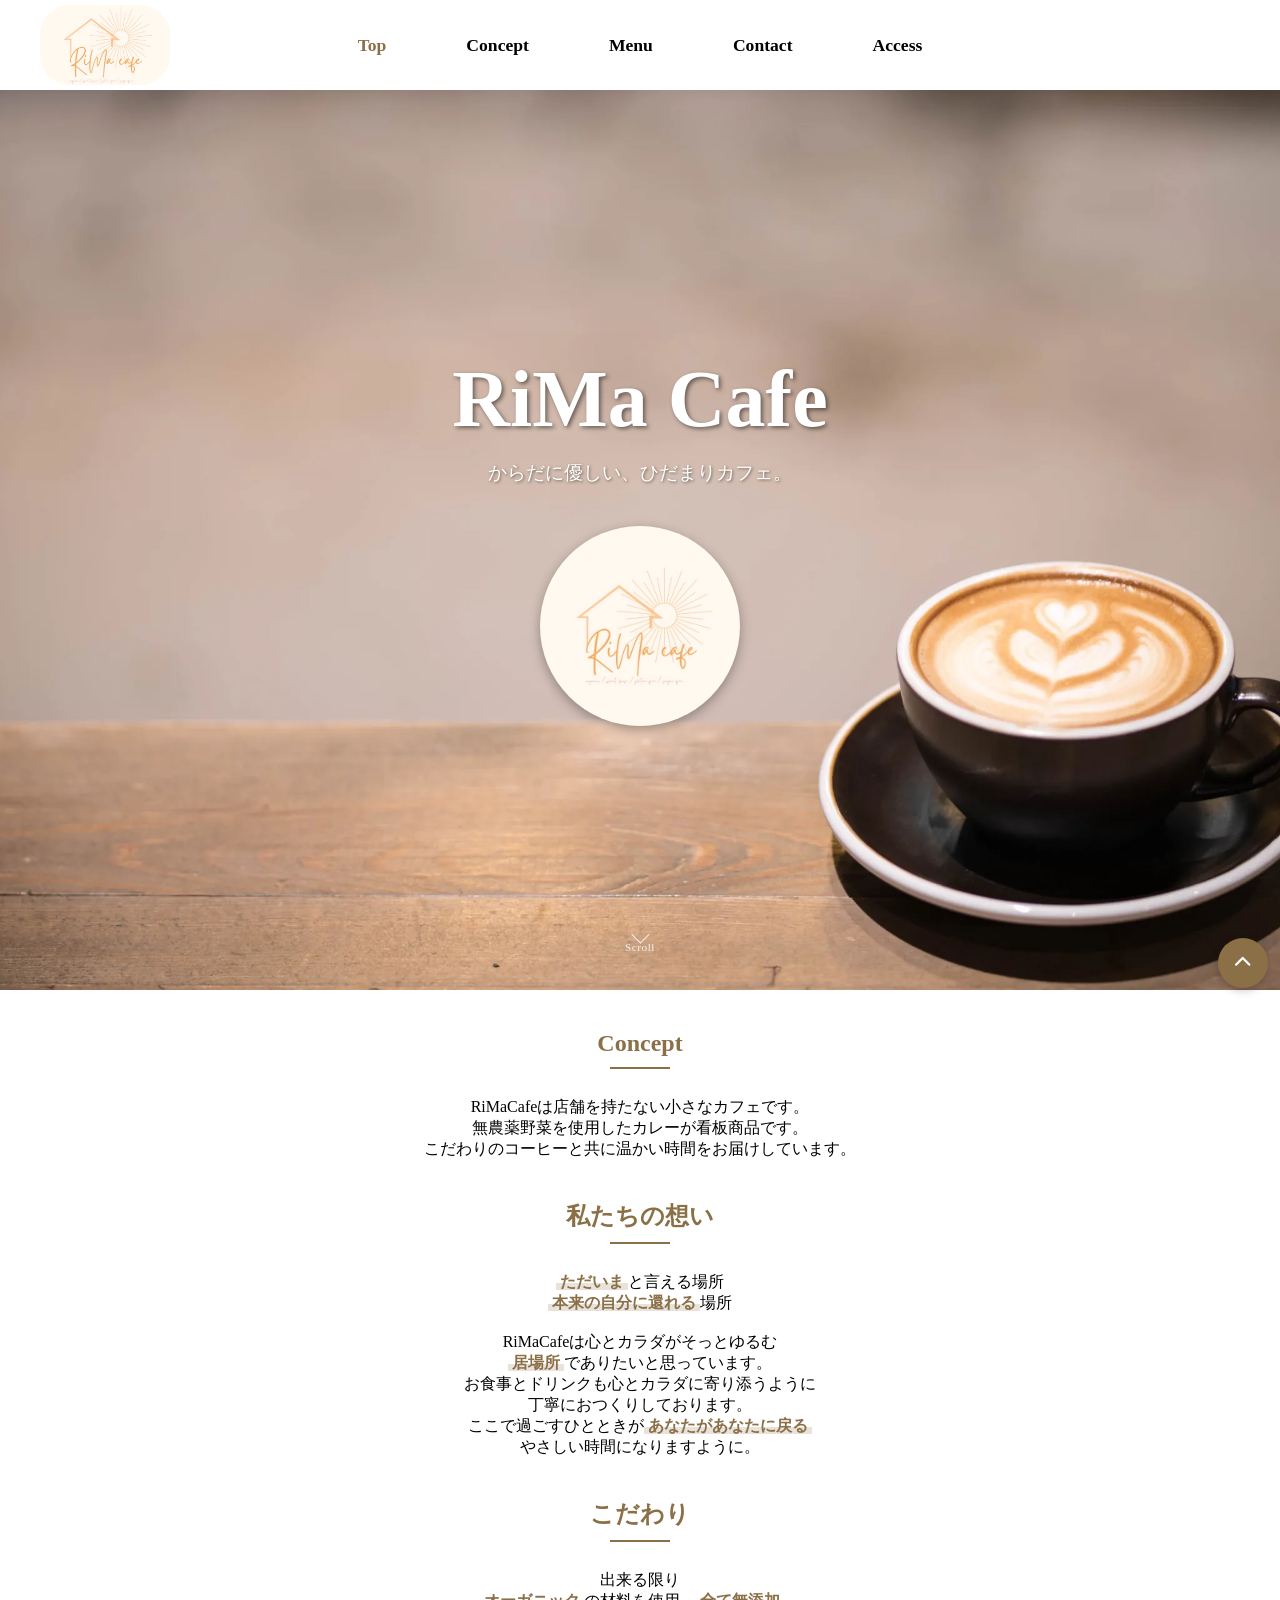
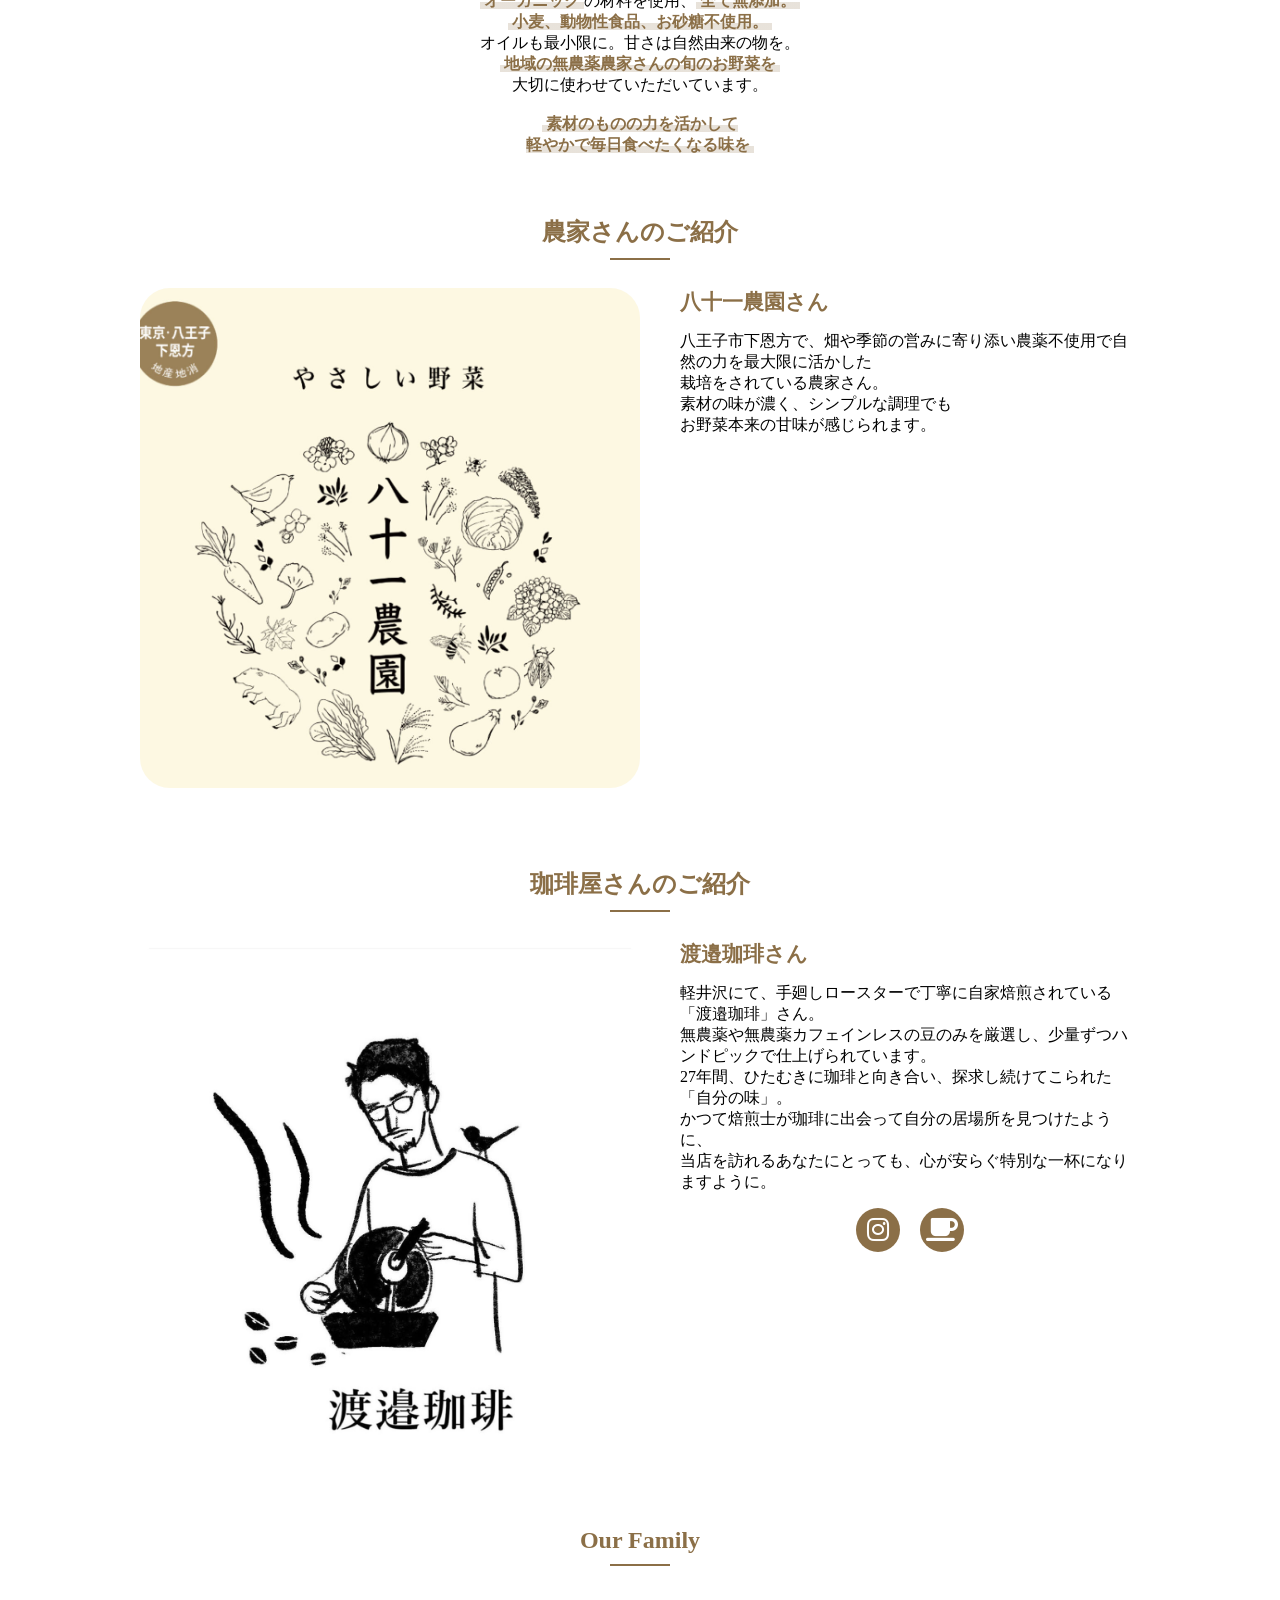
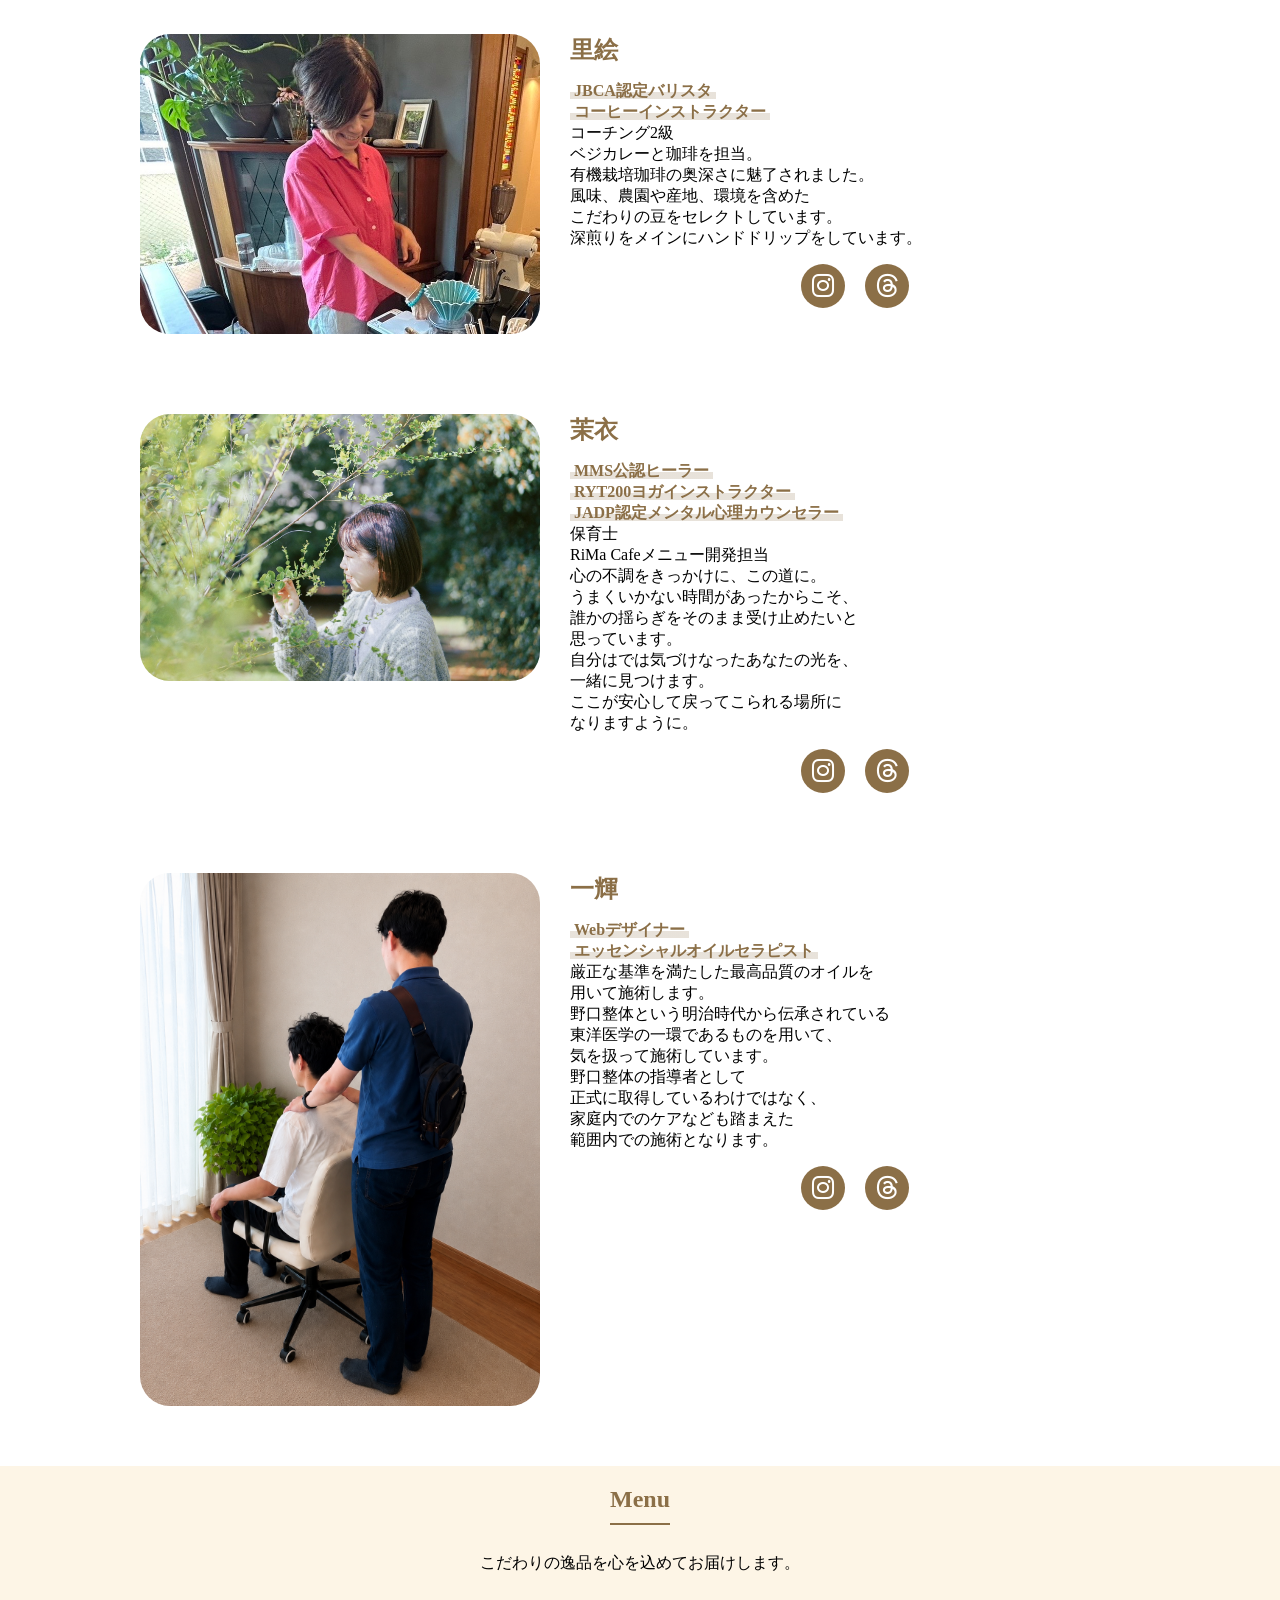
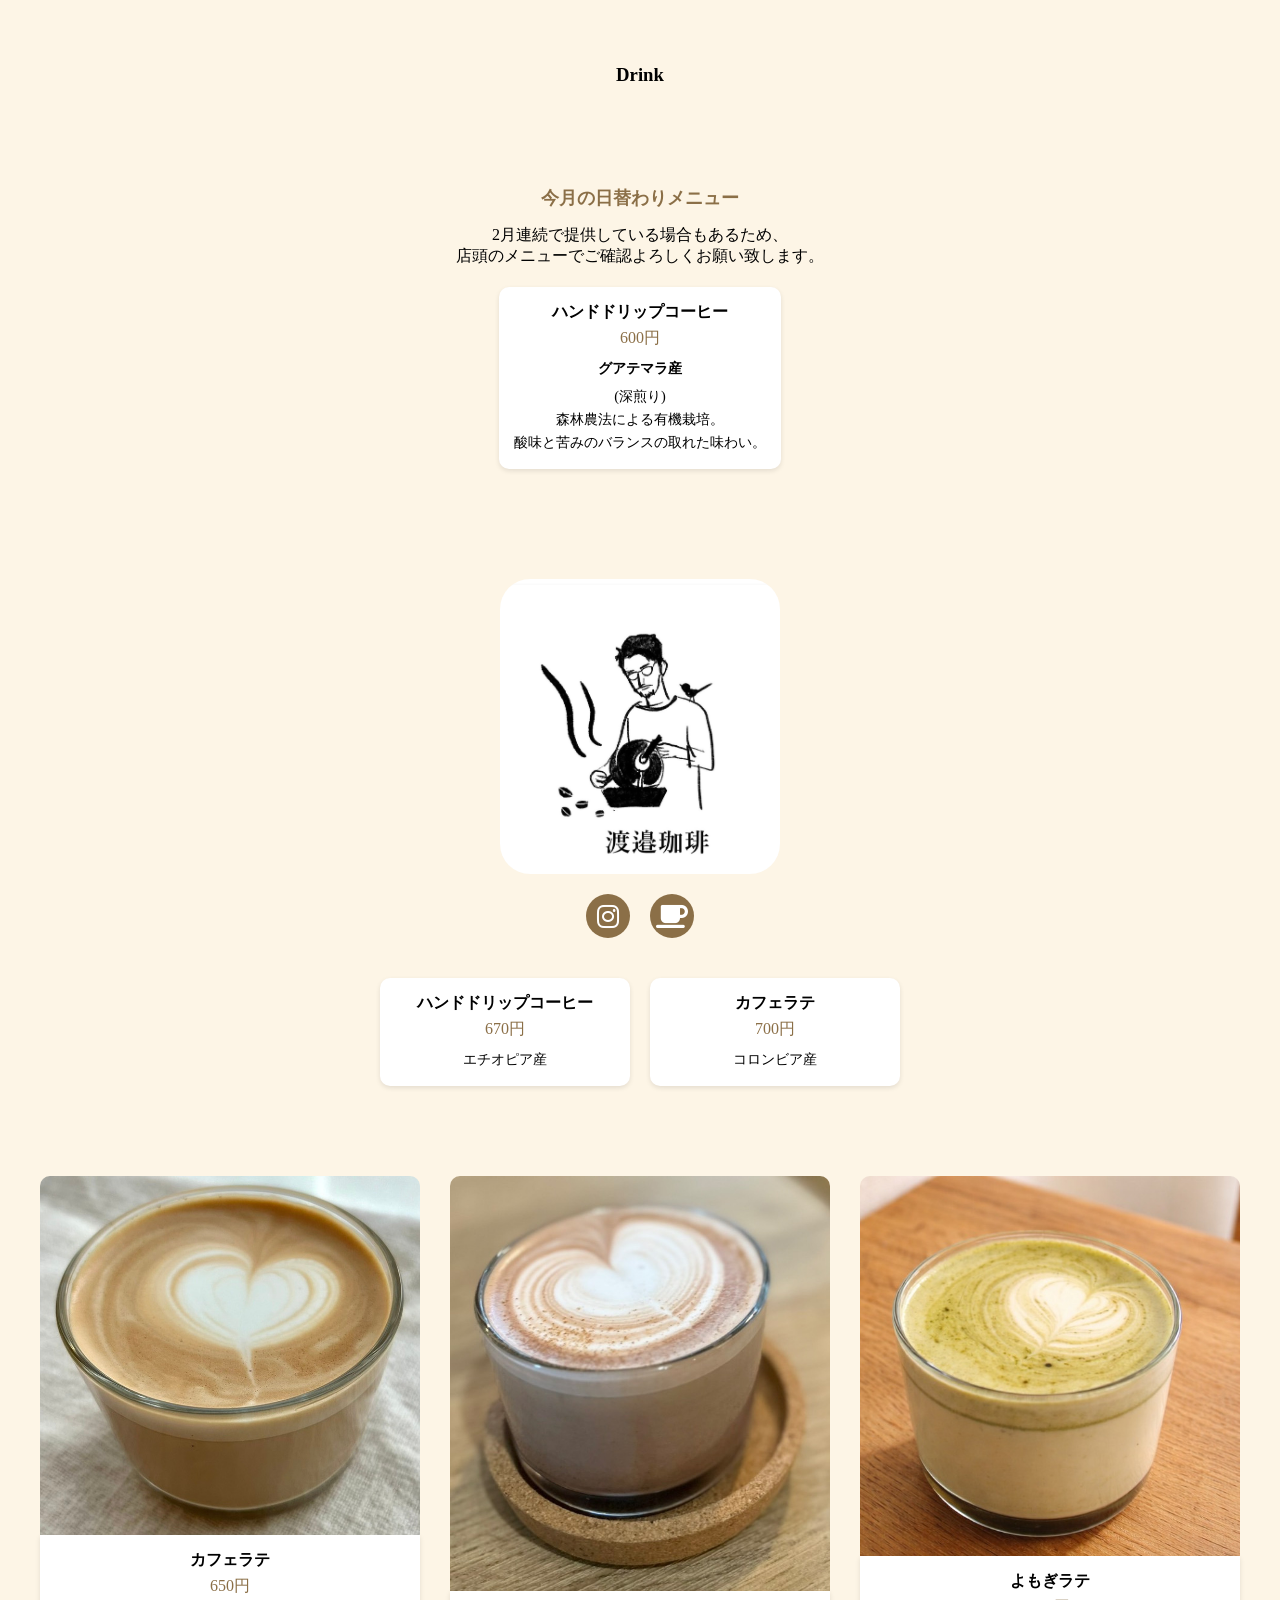
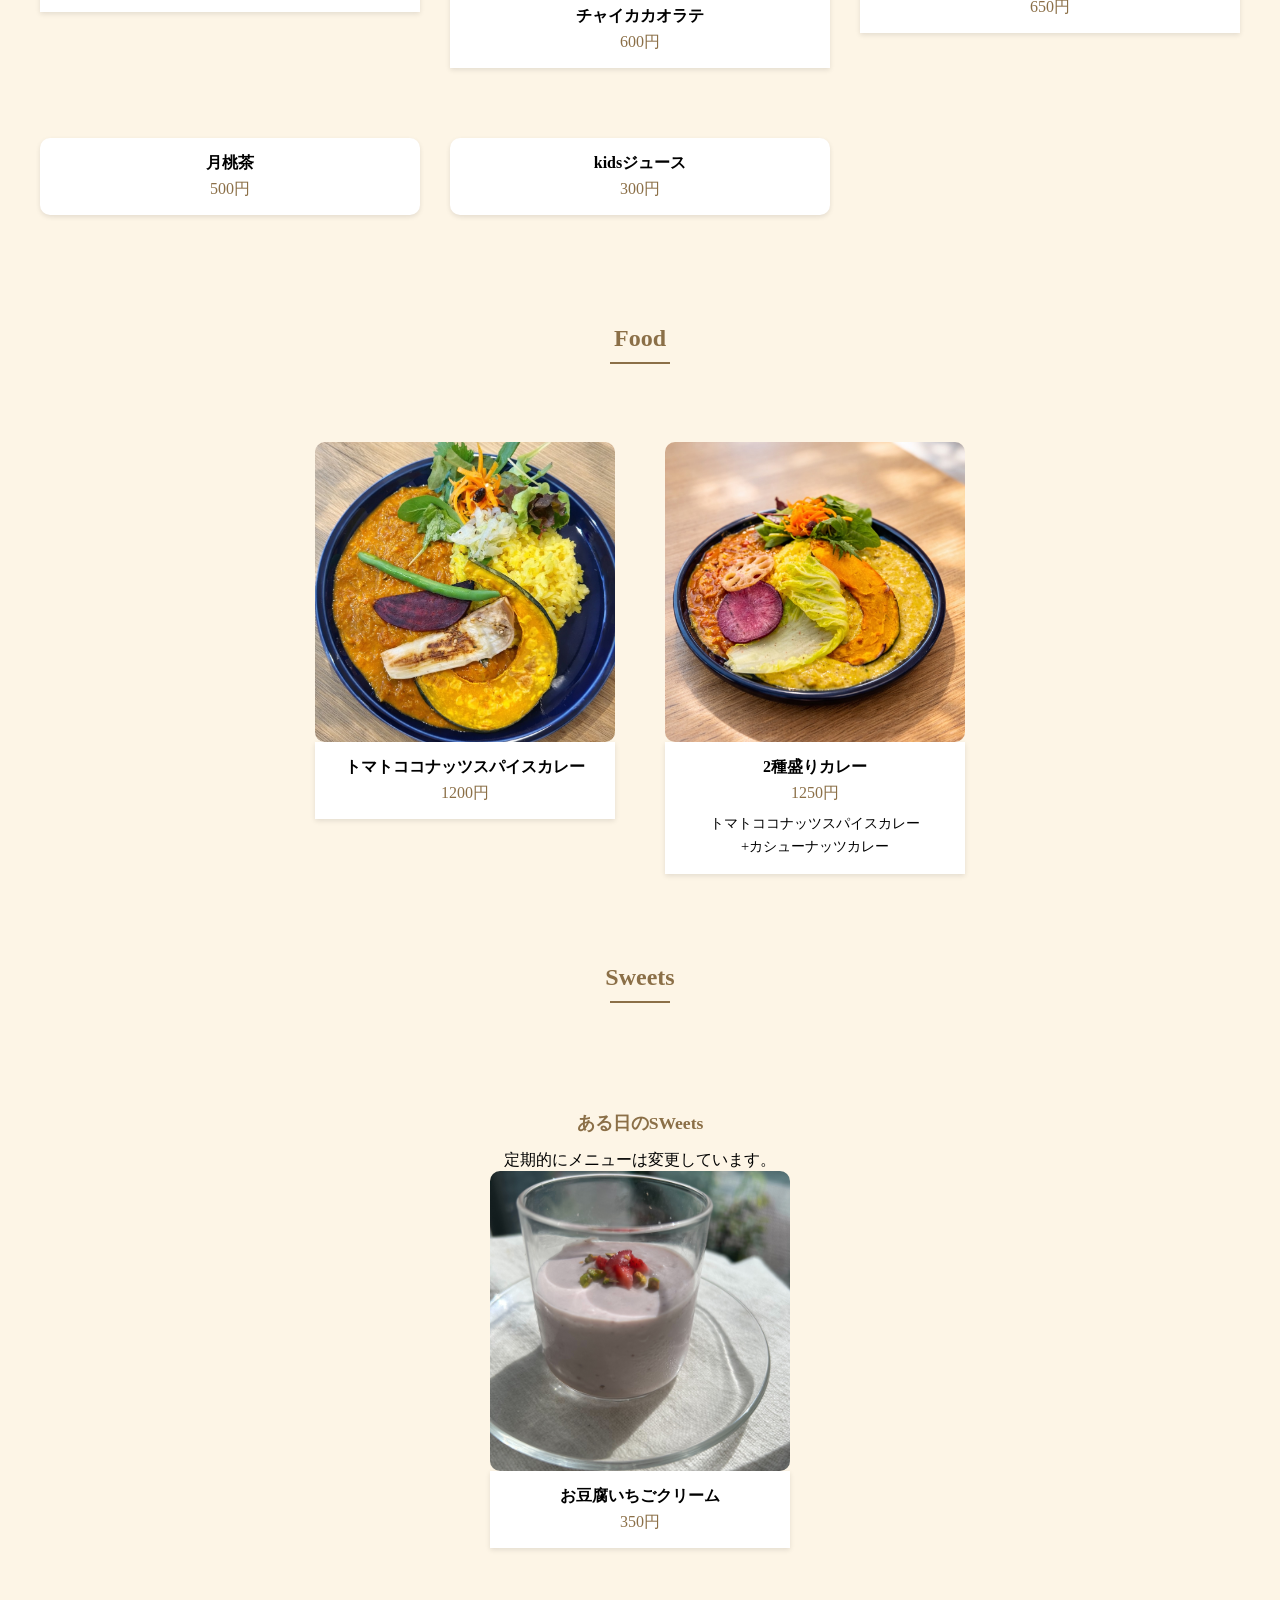
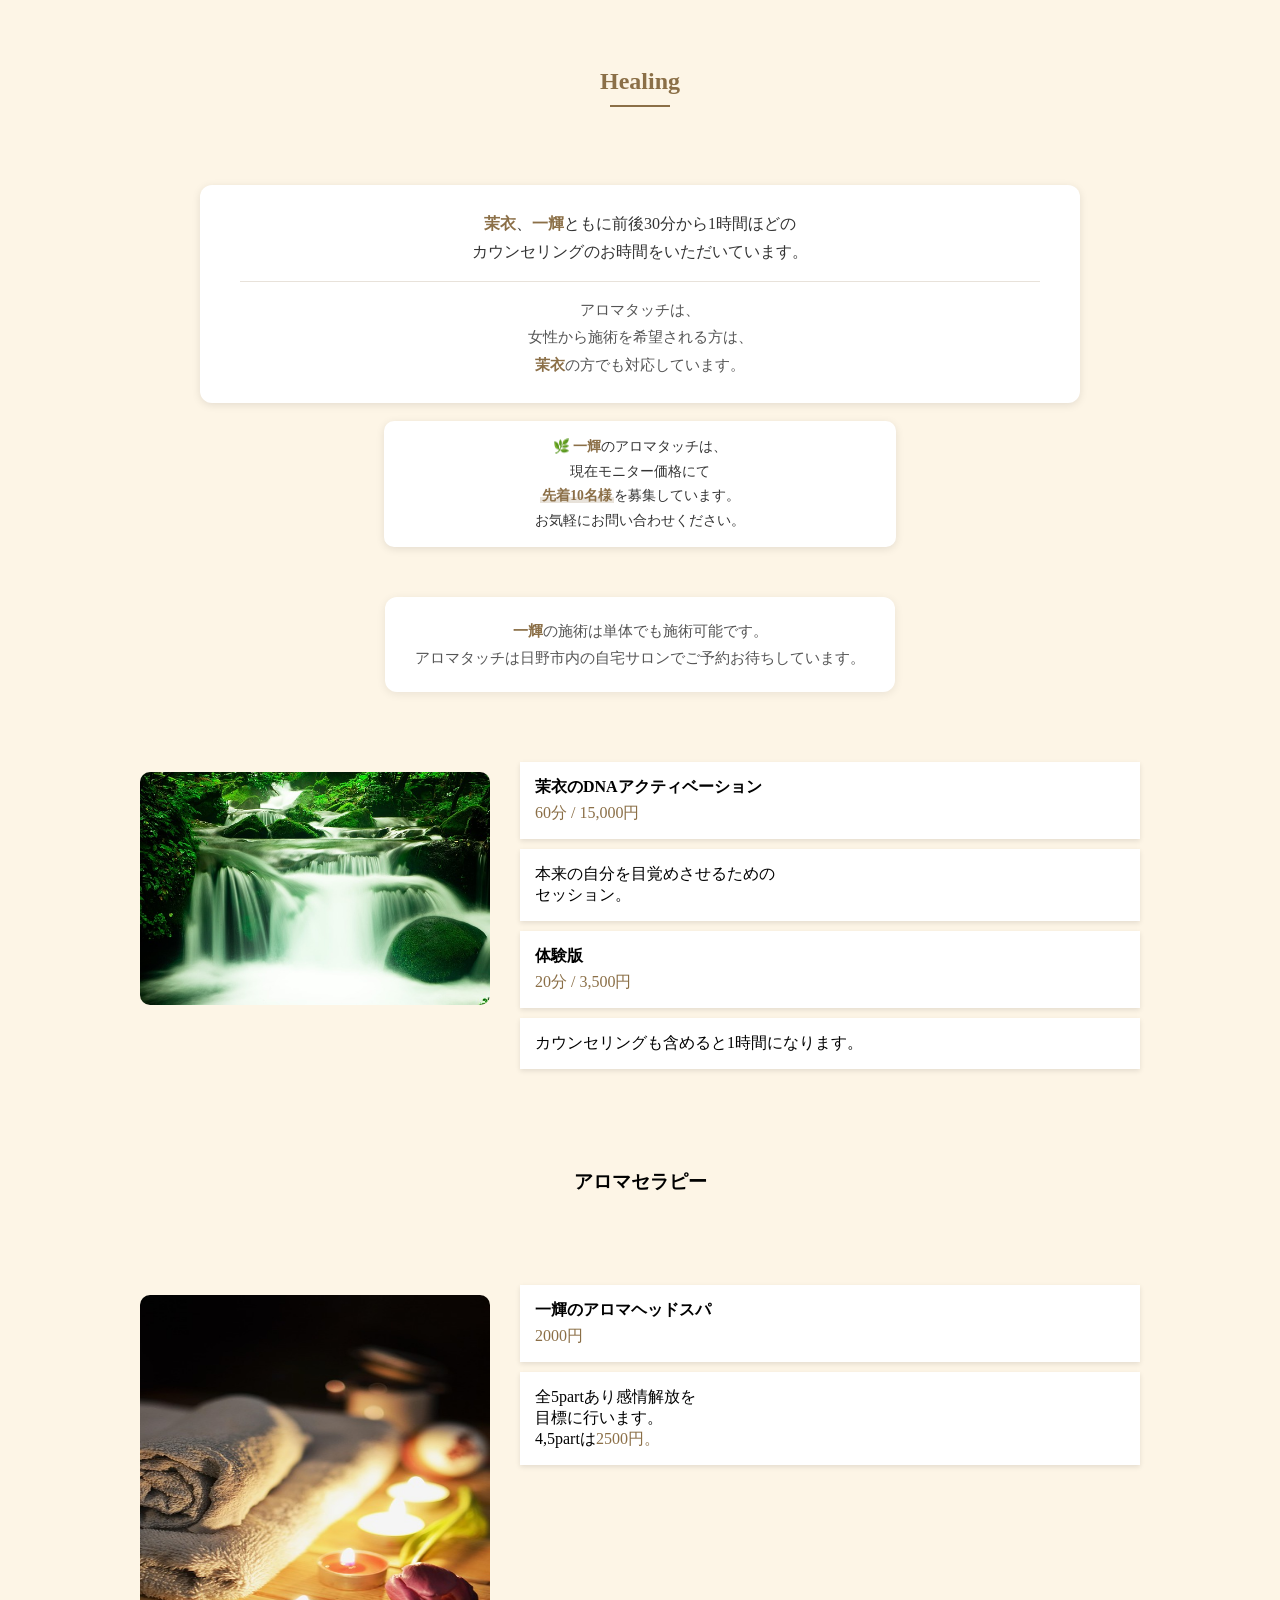
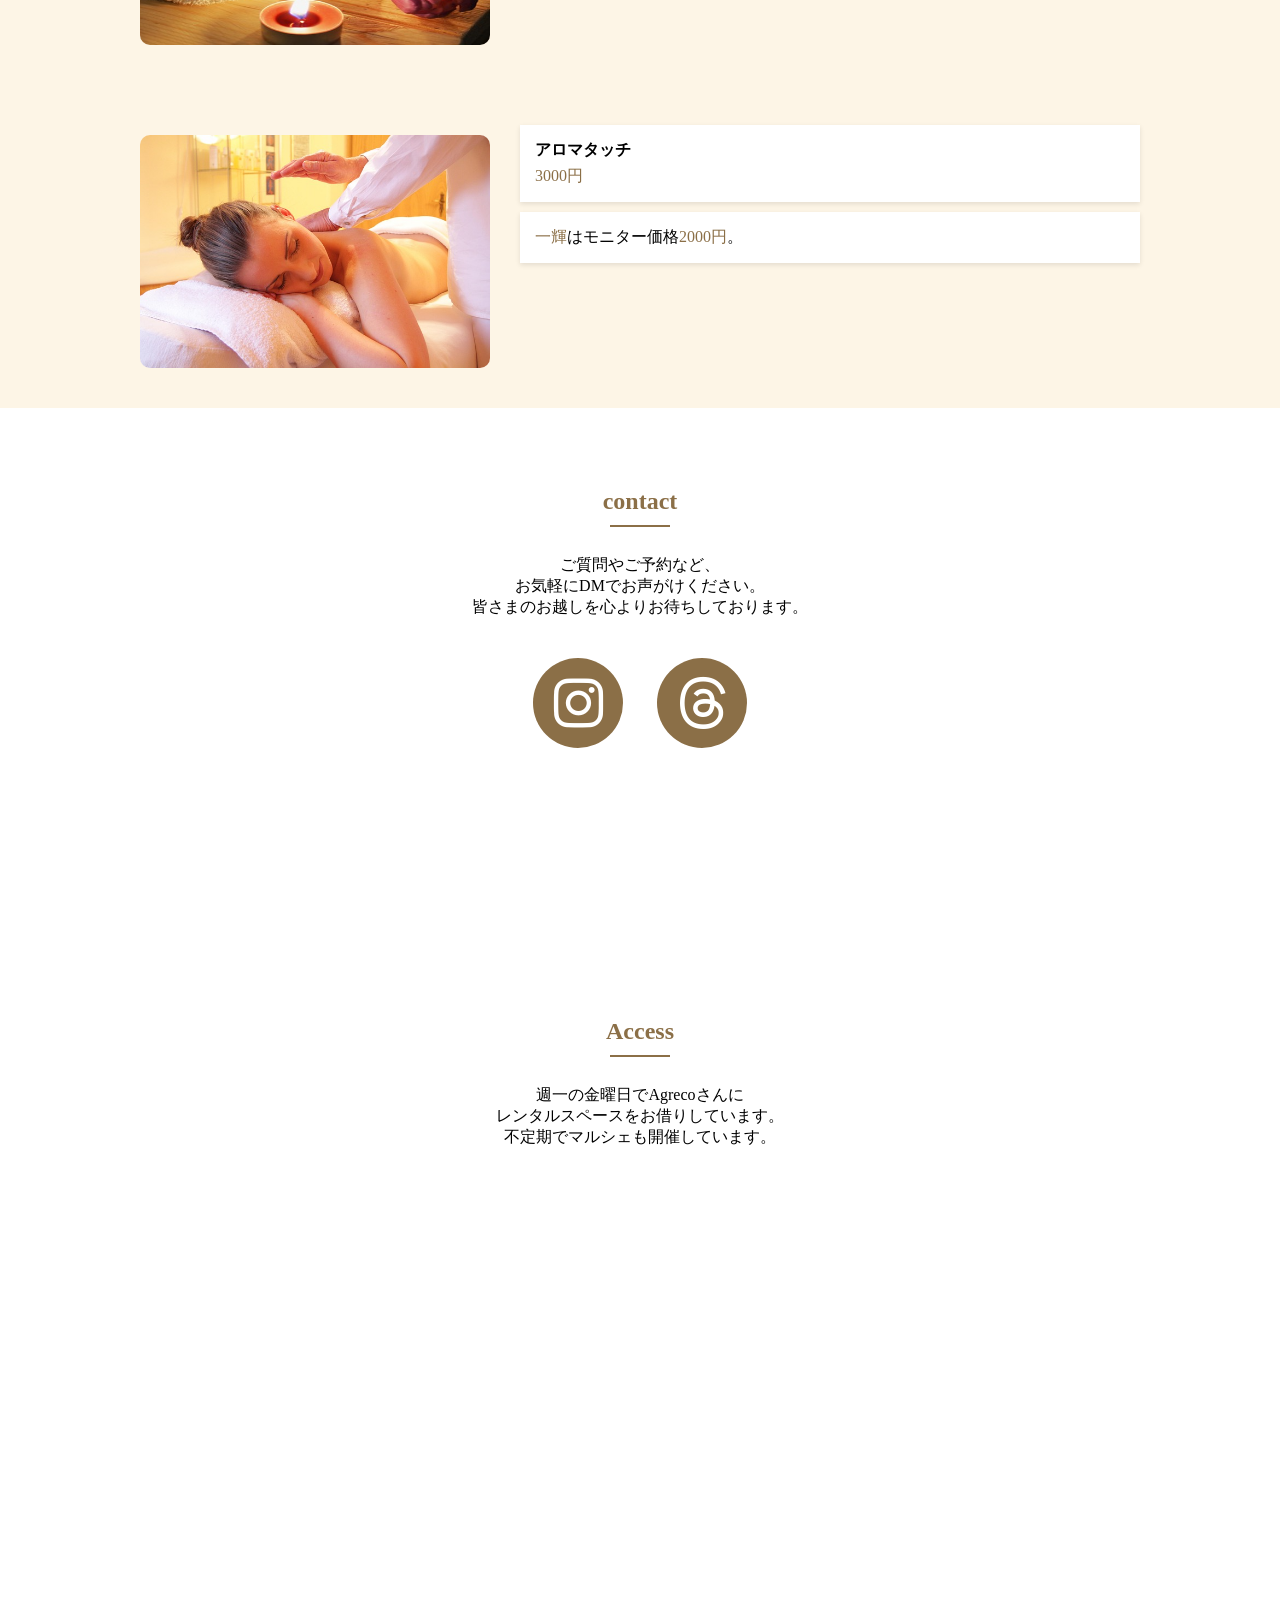
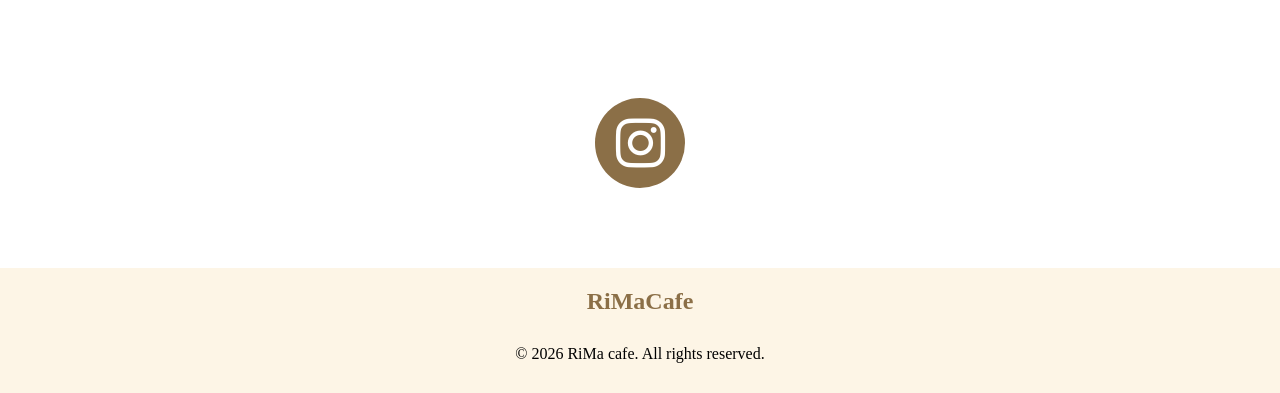
==== commit 6d0fec62: "title/OGPのキャッチコピー統一、未使用ファイル削除、遅延読み込みとalt属性を全画像に追加" ====
--- a/index.html
+++ b/index.html
@@ -3,11 +3,11 @@
 <head>
     <meta charset="UTF-8">
     <meta name="viewport" content="width=device-width, initial-scale=1.0, viewport-fit=cover">
-    <title>RiMa Cafe | からだに優しい、手作りカフェ</title>
+    <title>RiMa Cafe | からだに優しい、ひだまりカフェ</title>
     <meta name="description" content="RiMa Cafeは、オーガニック・グルテンフリーにこだわった手作りの珈琲とお菓子、アロマセラピーを提供する小さなカフェです。ご質問やご予約はInstagram・ThreadsのDMでお気軽にどうぞ。">
 
     <!-- OGP -->
-    <meta property="og:title" content="RiMa Cafe | からだに優しい、手作りカフェ">
+    <meta property="og:title" content="RiMa Cafe | からだに優しい、ひだまりカフェ">
     <meta property="og:description" content="オーガニック・グルテンフリーにこだわった手作りの珈琲とお菓子、アロマセラピーを提供する小さなカフェです。">
     <meta property="og:type" content="website">
     <meta property="og:image" content="https://kazukiyuru.github.io/rimacafe/img/icon.jpeg">
@@ -91,7 +91,7 @@
         <div class="fade-in farmer-section">
             <h2>農家さんのご紹介</h2>
             <div class="farmer-content">
-                <img src="img/farm.jpeg" alt="">
+                <img src="img/farm.jpeg" alt="八十一農園の畑の様子" loading="lazy">
                 <div class="farmer-text">
                     <h3>八十一農園さん</h3>
                     <p>八王子市下恩方で、畑や季節の営みに寄り添い農薬不使用で自然の力を最大限に活かした<br>
@@ -105,7 +105,7 @@
         <div class="fade-in farmer-section">
             <h2>珈琲屋さんのご紹介</h2>
             <div class="farmer-content">
-                <img src="img/watanabe.jpeg" alt="渡邉珈琲">
+                <img src="img/watanabe.jpeg" alt="渡邉珈琲" loading="lazy">
                 <div class="farmer-text">
                     <h3>渡邉珈琲さん</h3>
                     <p>軽井沢にて、手廻しロースターで丁寧に自家焙煎されている「渡邉珈琲」さん。<br>
@@ -131,7 +131,7 @@
 
                 <!-- 年齢順 1番目：里絵 -->
                 <div class="family1 fade-in">
-                    <img src="img/rie.jpeg" alt="">
+                    <img src="img/rie.jpeg" alt="里絵" loading="lazy">
                     <div class="text">
                         <h3>里絵</h3>
                         <ul>
@@ -157,7 +157,7 @@
 
                 <!-- 年齢順 2番目：茉衣 -->
                 <div class="family2 fade-in">
-                    <img src="img/mai.jpeg" alt="">
+                    <img src="img/mai.jpeg" alt="茉衣" loading="lazy">
                     <div class="text">
                         <h3>茉衣</h3>
                         <ul>
@@ -188,7 +188,7 @@
 
                 <!-- 年齢順 3番目：一輝 -->
                 <div class="family3 fade-in">
-                    <img src="img/kazu.png" alt="">
+                    <img src="img/kazu.png" alt="一輝" loading="lazy">
                     <div class="text">
                         <h3>一輝</h3>
                         <p><span class="highlight">Webデザイナー</span><br>
@@ -239,7 +239,7 @@
 
             <div class="watanabe-coffee fade-in">
                 <div class="watanabe-header">
-                    <img src="img/watanabe.jpeg" alt="渡邊珈琲">
+                    <img src="img/watanabe.jpeg" alt="渡邊珈琲" loading="lazy">
                 </div>
               
                 <div class="watanabe-links">
@@ -264,15 +264,15 @@
 
             <div class="grid_center">
                 <div class="drink-item fade-in">
-                    <img src="img/rate.jpeg" alt="">
+                    <img src="img/rate.jpeg" alt="カフェラテ" loading="lazy">
                     <p><strong>カフェラテ</strong> 650円</p>
                 </div>
                 <div class="drink-item fade-in fade-in-delay-1">
-                    <img src="img/chay.jpeg" alt="">
+                    <img src="img/chay.jpeg" alt="チャイカカオラテ" loading="lazy">
                     <p><strong>チャイカカオラテ</strong> 600円</p>
                 </div>
                 <div class="drink-item fade-in fade-in-delay-3">
-                    <img src="img/yomogi.jpeg" alt="">
+                    <img src="img/yomogi.jpeg" alt="よもぎラテ" loading="lazy">
                     <p><strong>よもぎラテ</strong> 650円</p>
                 </div>
                 <div class="drink-item no-image fade-in fade-in-delay-3">
@@ -286,11 +286,11 @@
             <h2 class="fade-in">Food</h2>
             <div class="carry">
                 <div class="tomato fade-in">
-                    <img src="img/one.jpeg" alt="">
+                    <img src="img/one.jpeg" alt="トマトココナッツスパイスカレー" loading="lazy">
                     <p><strong>トマトココナッツスパイスカレー</strong> 1200円</p>
                 </div>
                 <div class="coconut fade-in fade-in-delay-1">
-                    <img src="img/double.jpeg" alt="">
+                    <img src="img/double.jpeg" alt="2種盛りカレー" loading="lazy">
                     <p><strong>2種盛りカレー</strong> 1250円<br>
                     <span class="menu-description">トマトココナッツスパイスカレー<br>+カシューナッツカレー</span></p>
                 </div>
@@ -301,7 +301,7 @@
                 <p class="special-label">ある日のSWeets</p>
                 <p>定期的にメニューは変更しています。</p>
                 <div class="strovery">
-                    <img src="img/strovery.jpeg" alt="">
+                    <img src="img/strovery.jpeg" alt="いちごスイーツ" loading="lazy">
                     <p><strong>お豆腐いちごクリーム</strong> 350円</p>
                 </div>
             </div>
@@ -330,7 +330,7 @@
 
            <div class="boss fade-in">
     <div class="god">
-        <img src="img/healng.jpg" alt="">
+        <img src="img/healng.jpg" alt="茉衣のDNAアクティベーション" loading="lazy">
     </div>
     <div class="engel">
         <p><strong>茉衣のDNAアクティベーション</strong> <span class="price-color">60分 / 15,000円</span></p>
@@ -344,7 +344,7 @@
             <div class="options-wrapper">
                 <div class="headspa fade-in">
                     <div class="head1">
-                        <img src="img/headspa.jpg" alt="">
+                        <img src="img/headspa.jpg" alt="一輝のアロマヘッドスパ" loading="lazy">
                     </div>
                     <div class="head2">
                         <p><strong>一輝のアロマヘッドスパ</strong> 2000円</p>
@@ -356,7 +356,7 @@
 
                 <div class="touch fade-in">
                     <div class="touch1">
-                        <img src="img/touch.jpg" alt="">
+                        <img src="img/touch.jpg" alt="アロマタッチ" loading="lazy">
                     </div>
                     <div class="touch2">
                         <p><strong>アロマタッチ</strong> 3000円</p>
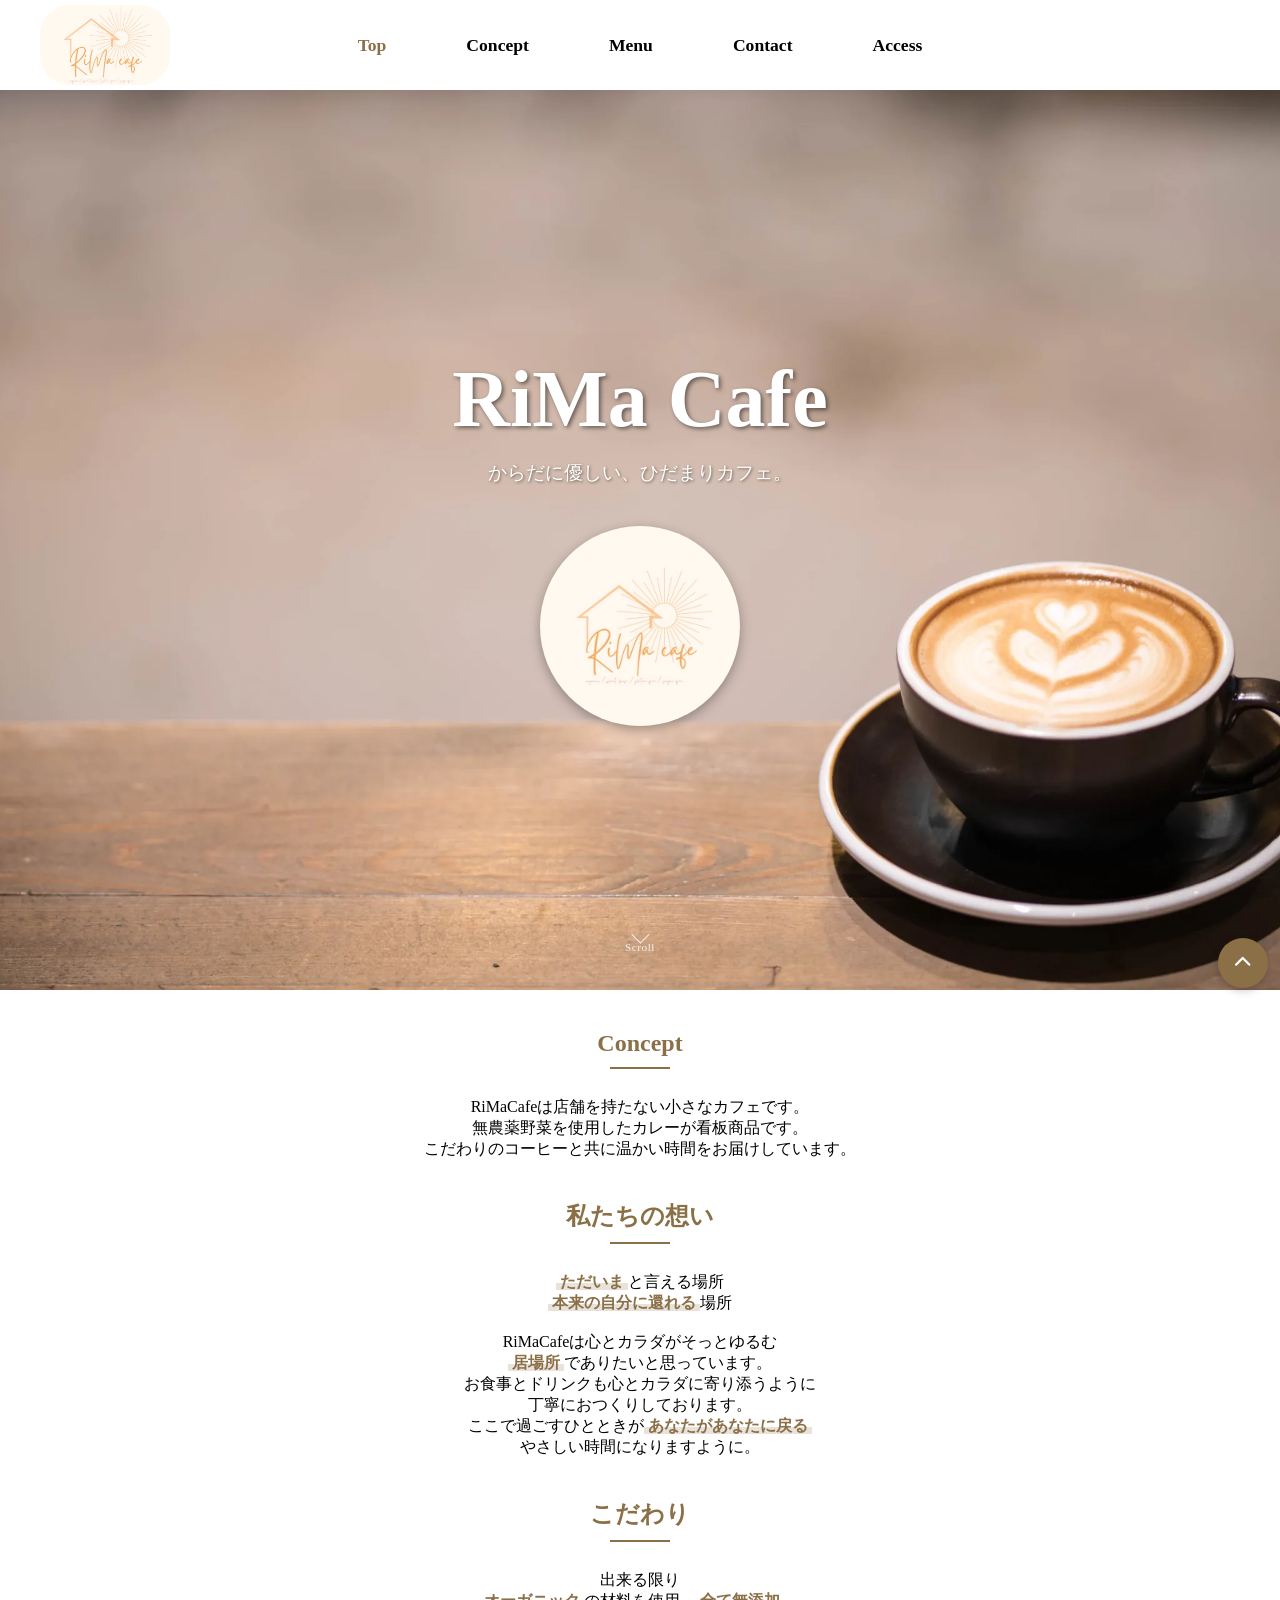
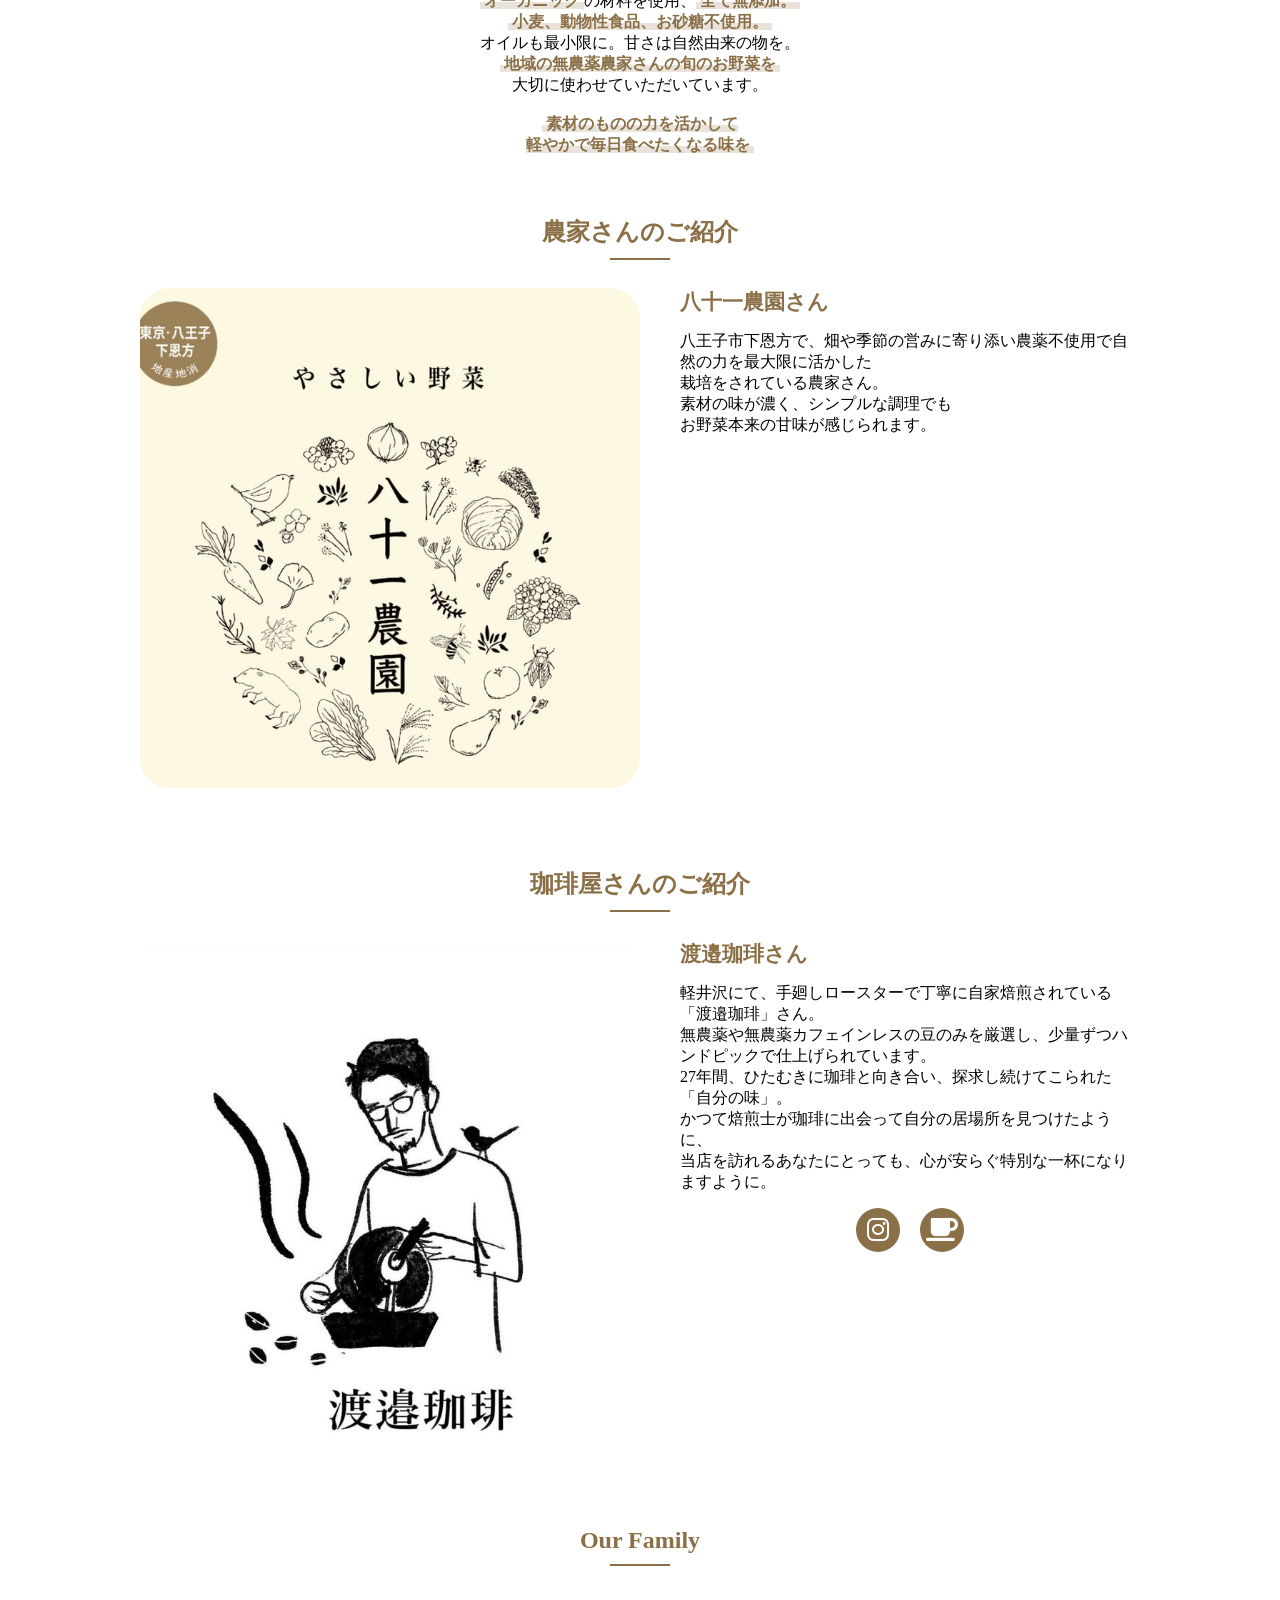
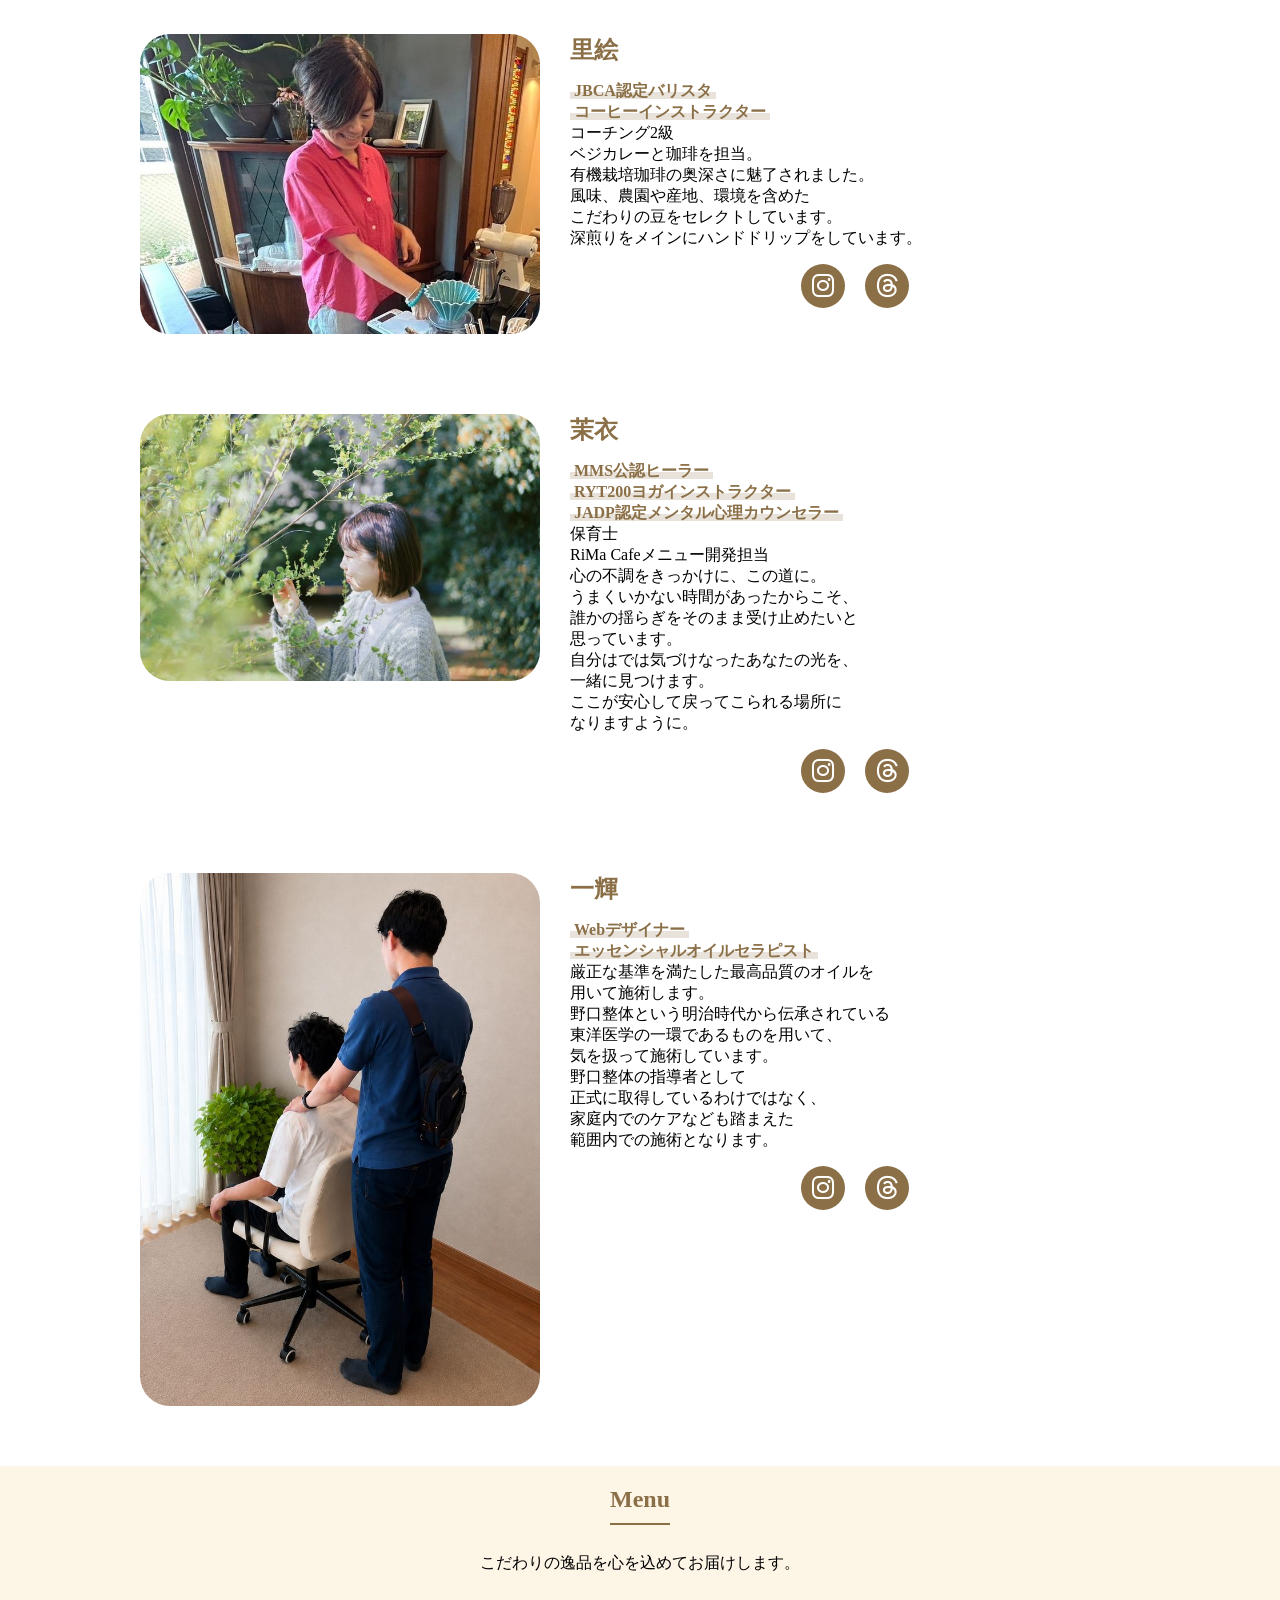
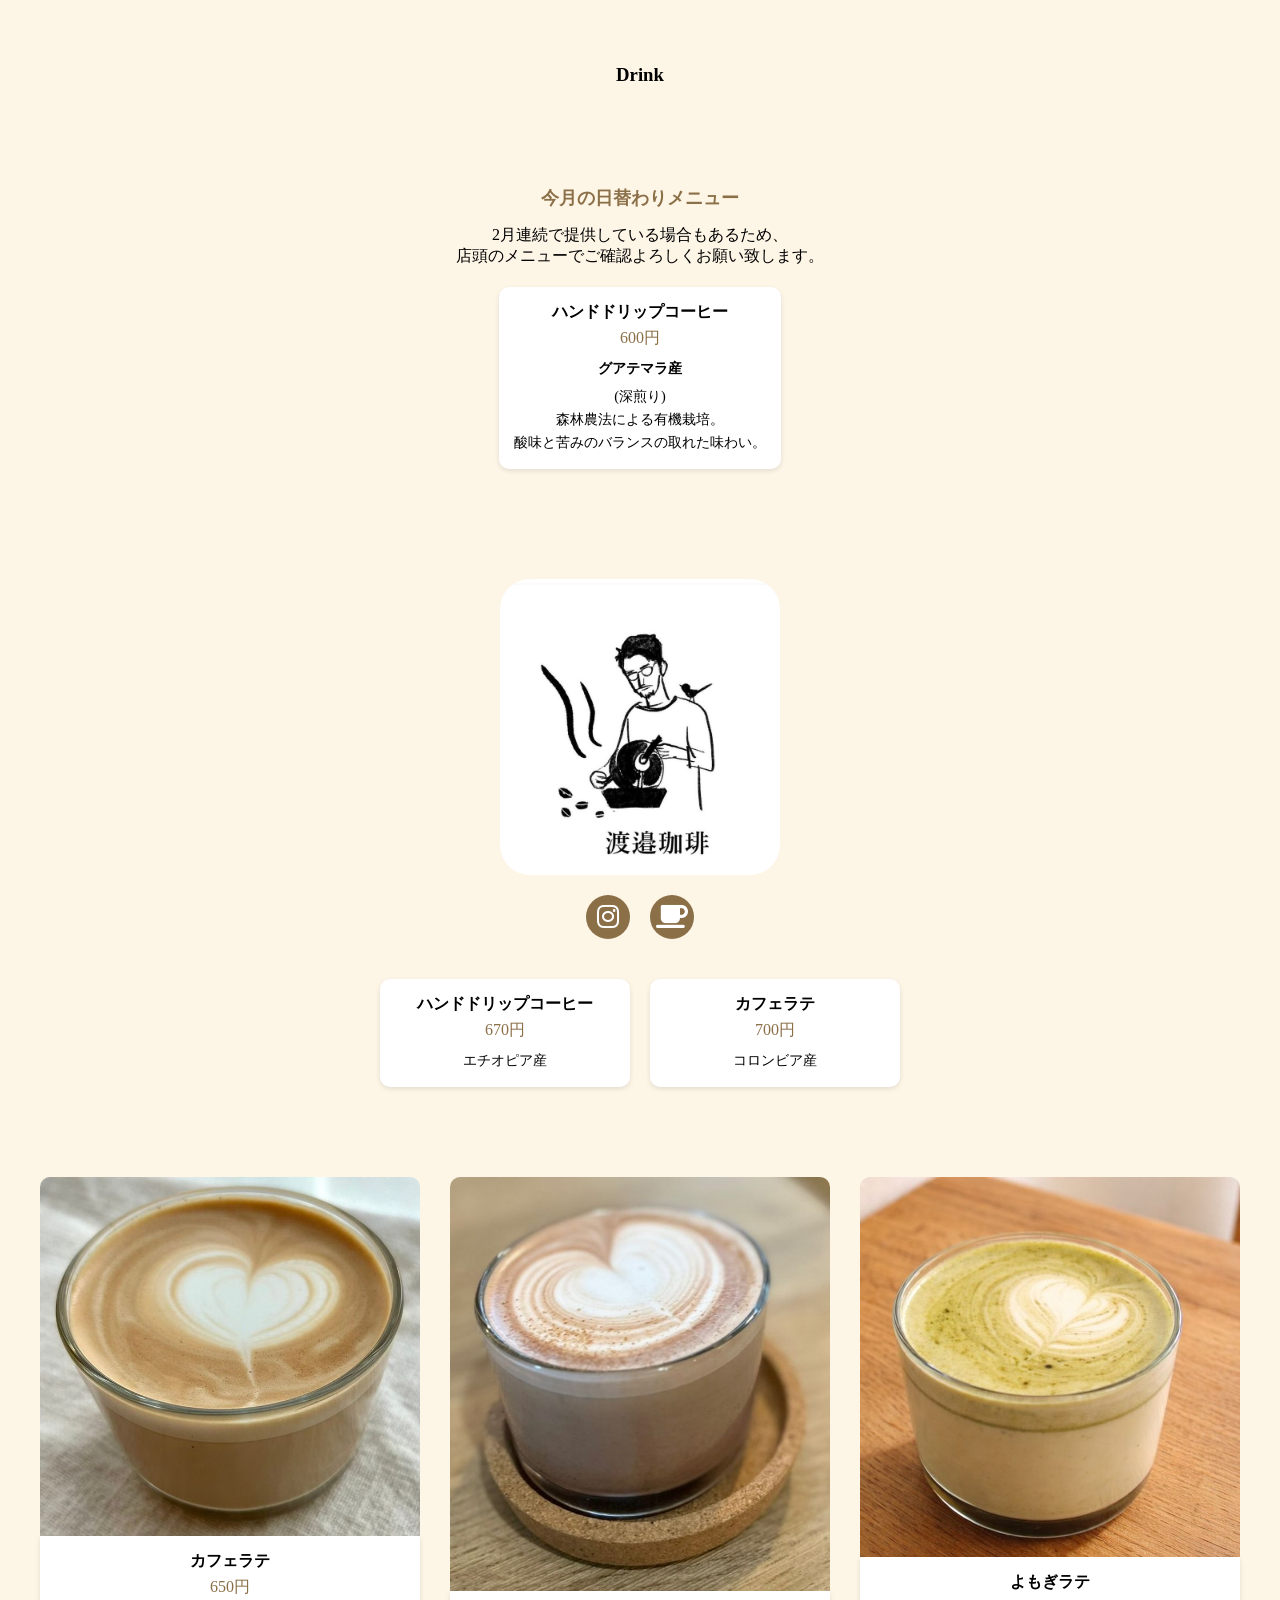
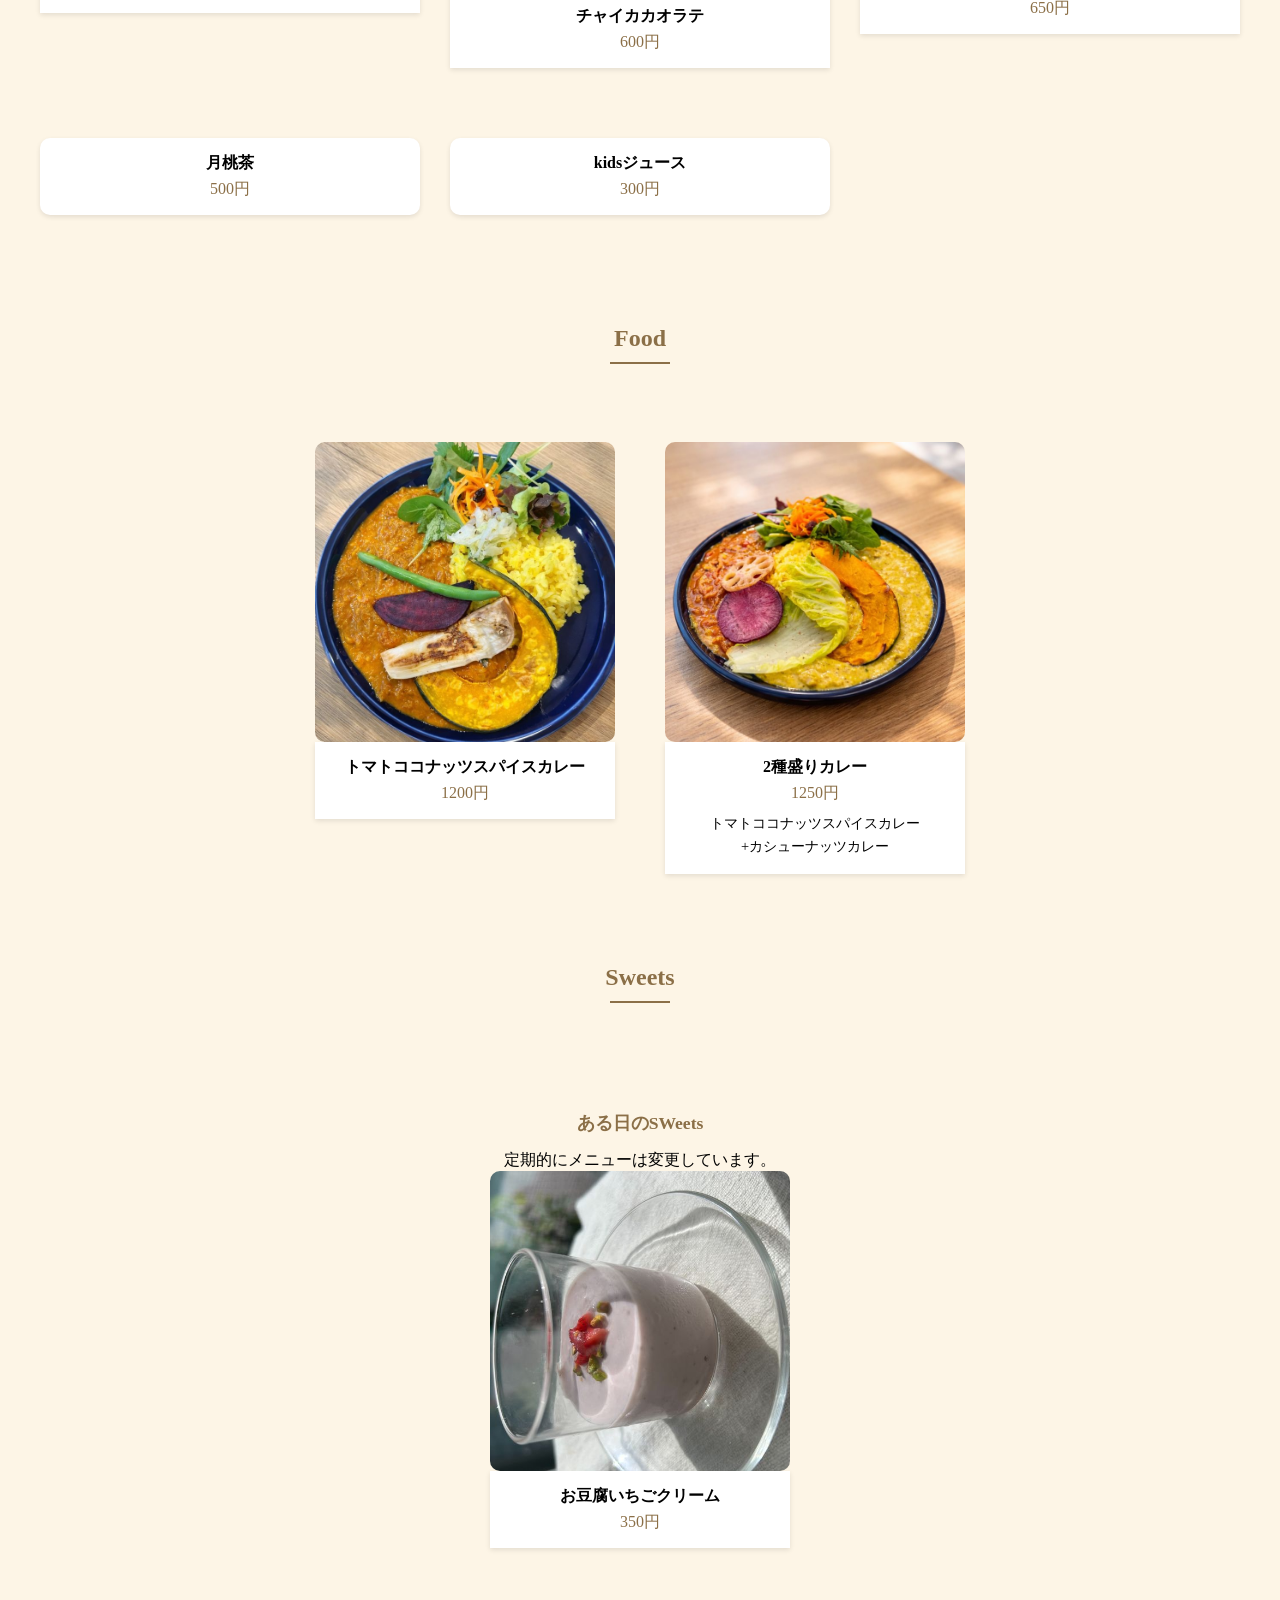
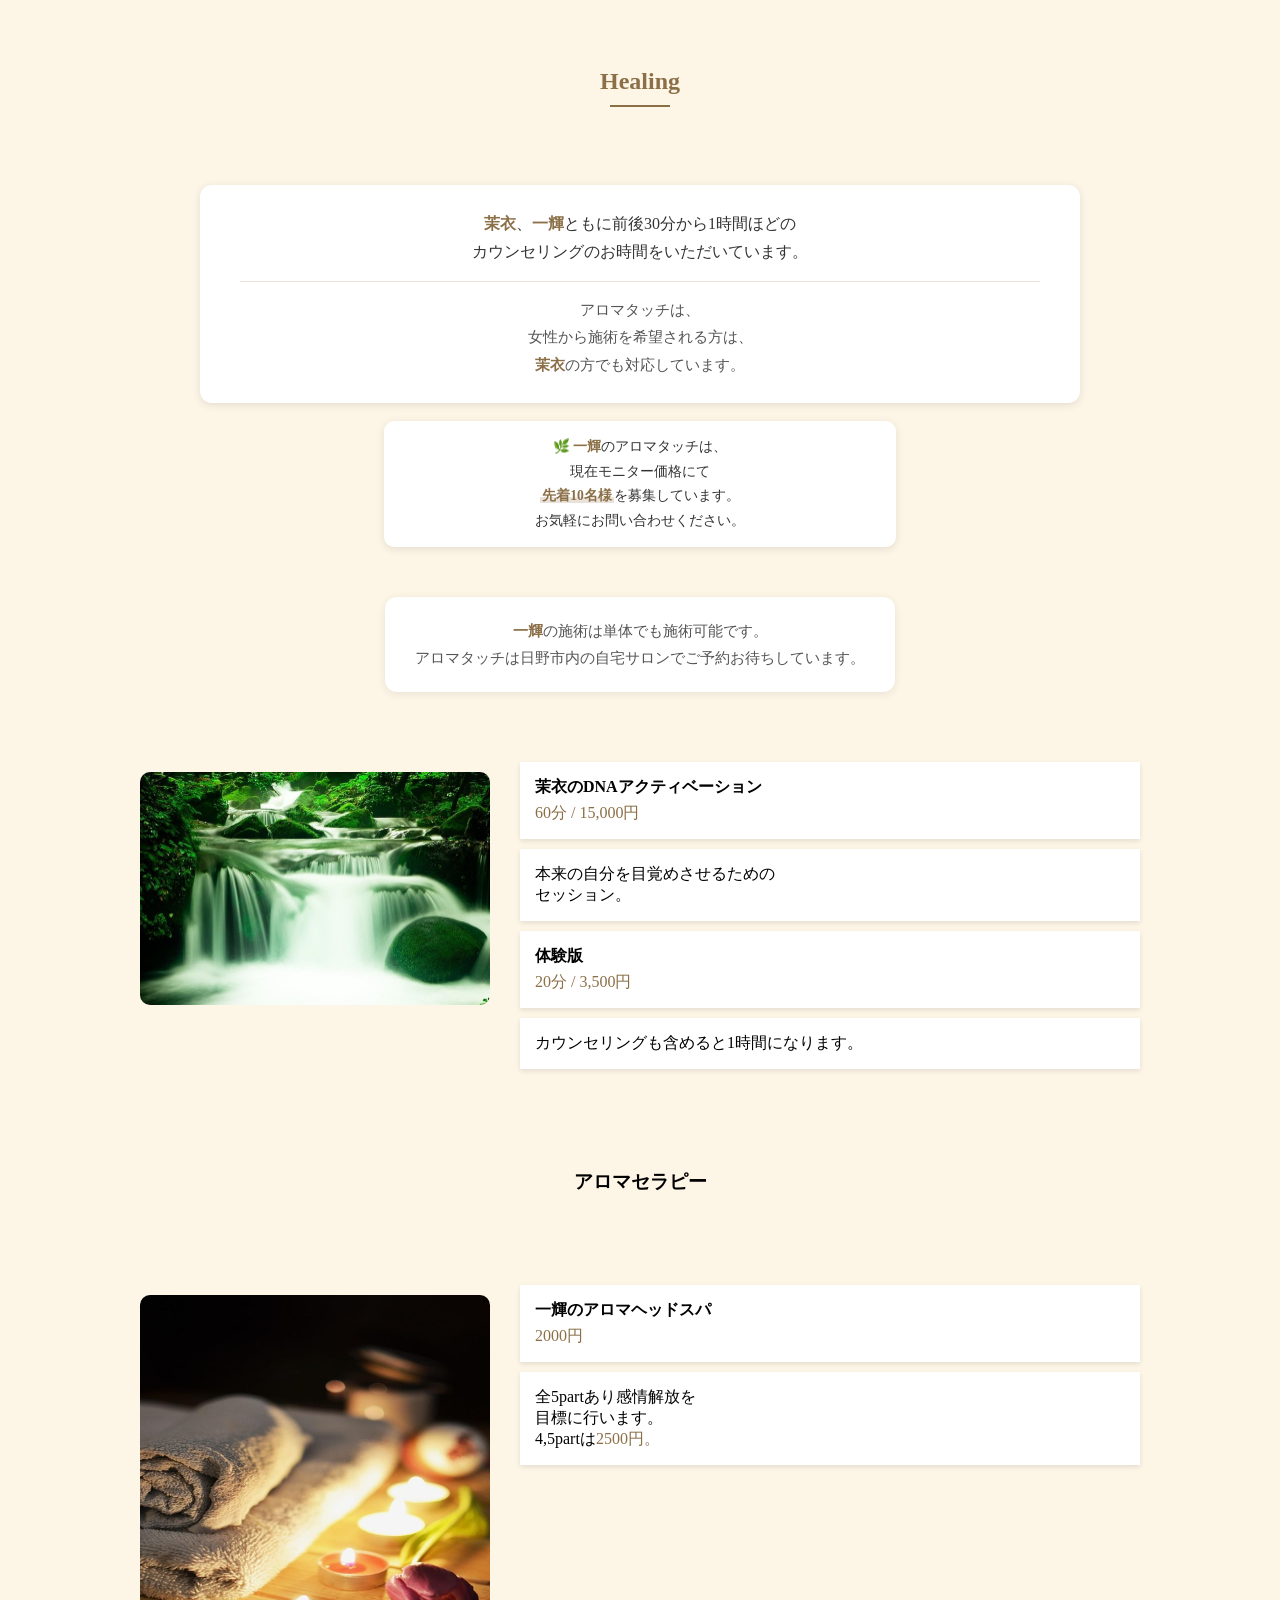
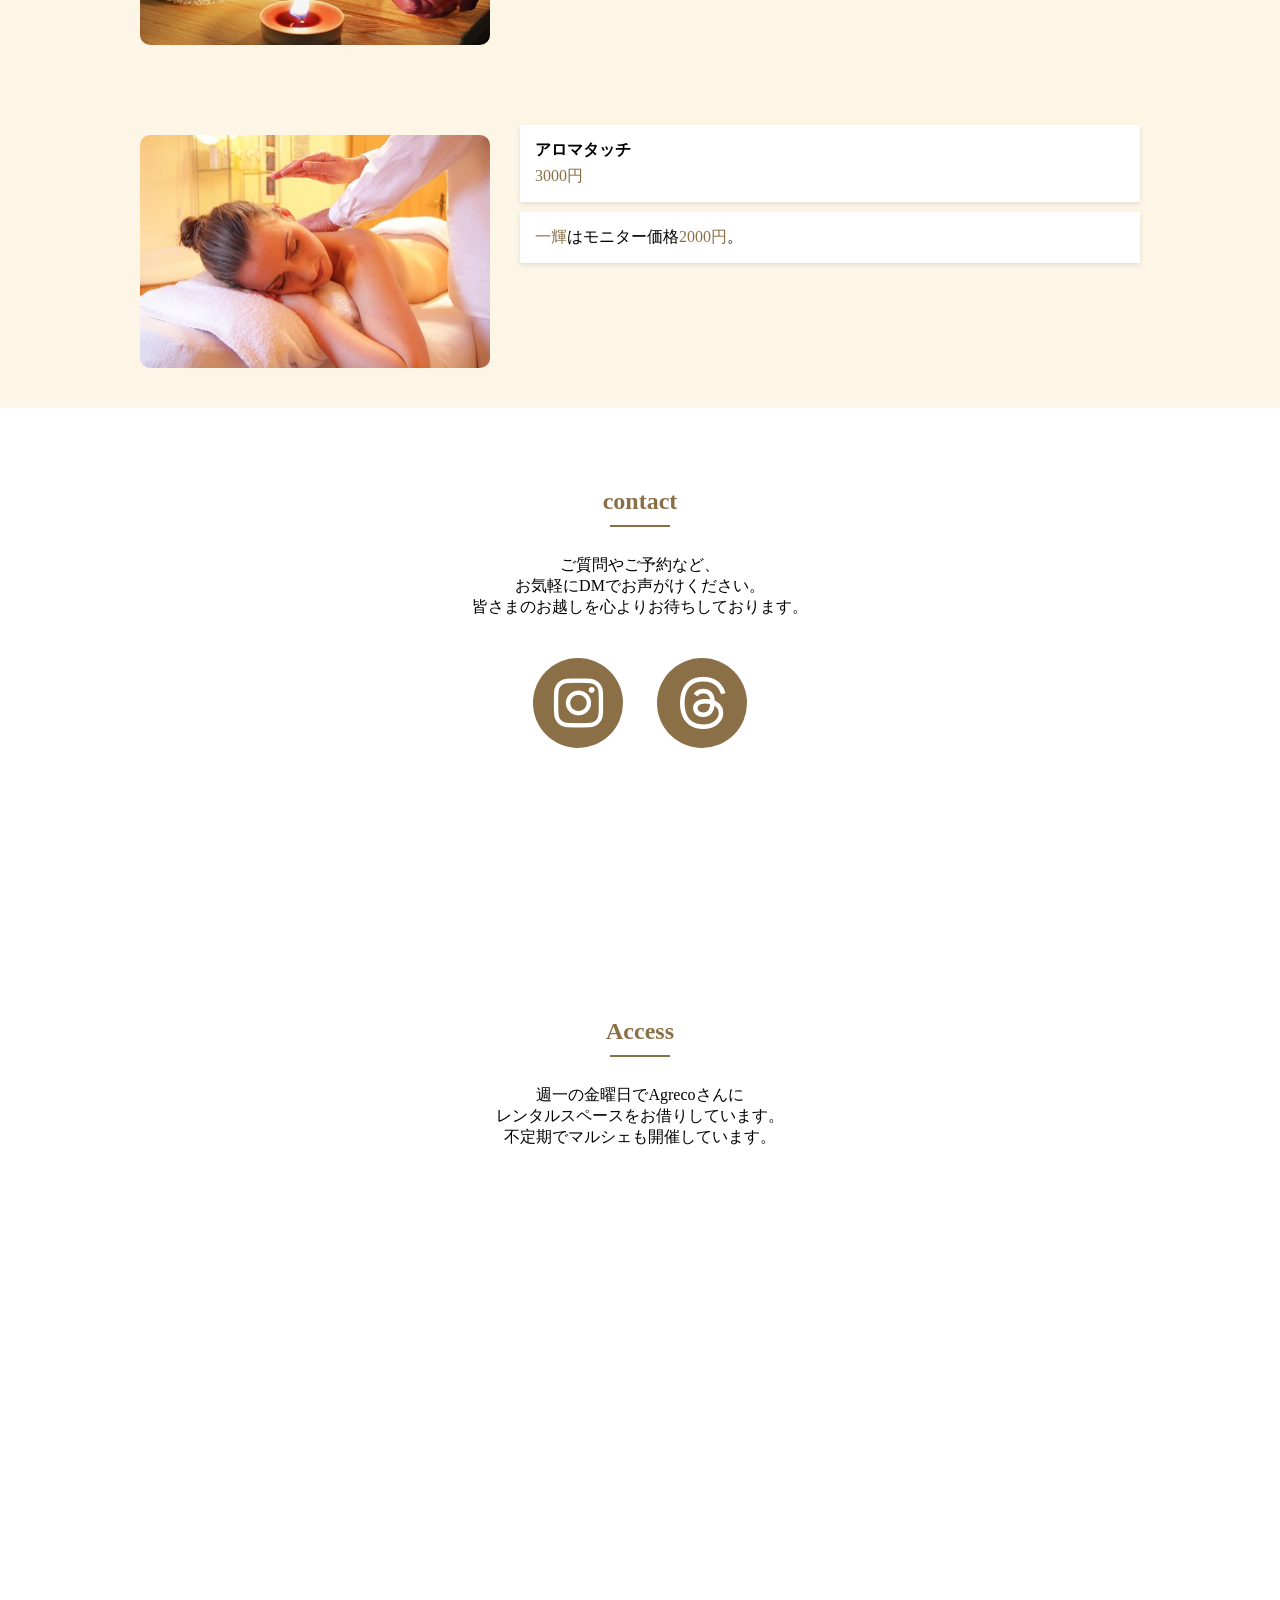
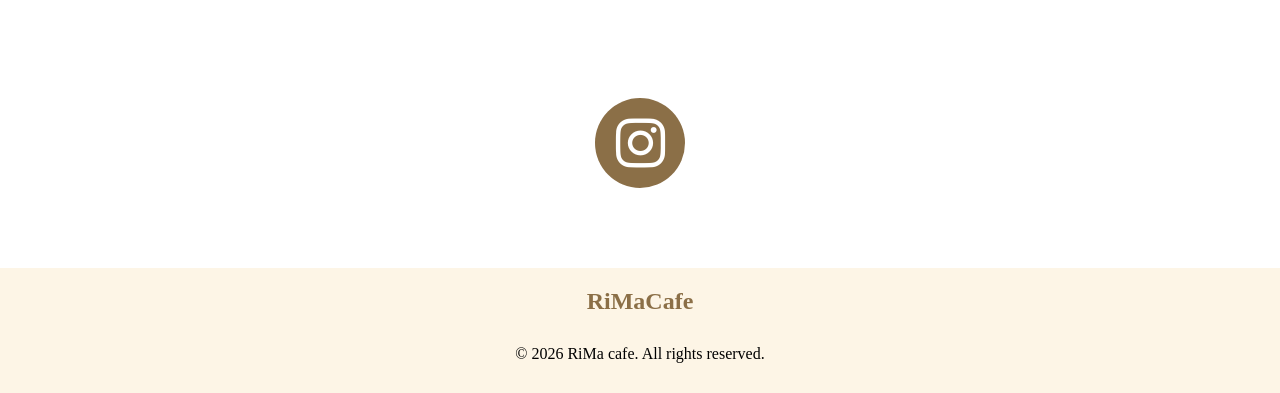
==== commit e6a9fda3: "画像を700px幅・JPEG品質80で圧縮（合計7.5MB→1.0MB）、kazu.pngはkazu.jpgに変換" ====
--- a/index.html
+++ b/index.html
@@ -188,7 +188,7 @@
 
                 <!-- 年齢順 3番目：一輝 -->
                 <div class="family3 fade-in">
-                    <img src="img/kazu.png" alt="一輝" loading="lazy">
+                    <img src="img/kazu.jpg" alt="一輝" loading="lazy">
                     <div class="text">
                         <h3>一輝</h3>
                         <p><span class="highlight">Webデザイナー</span><br>
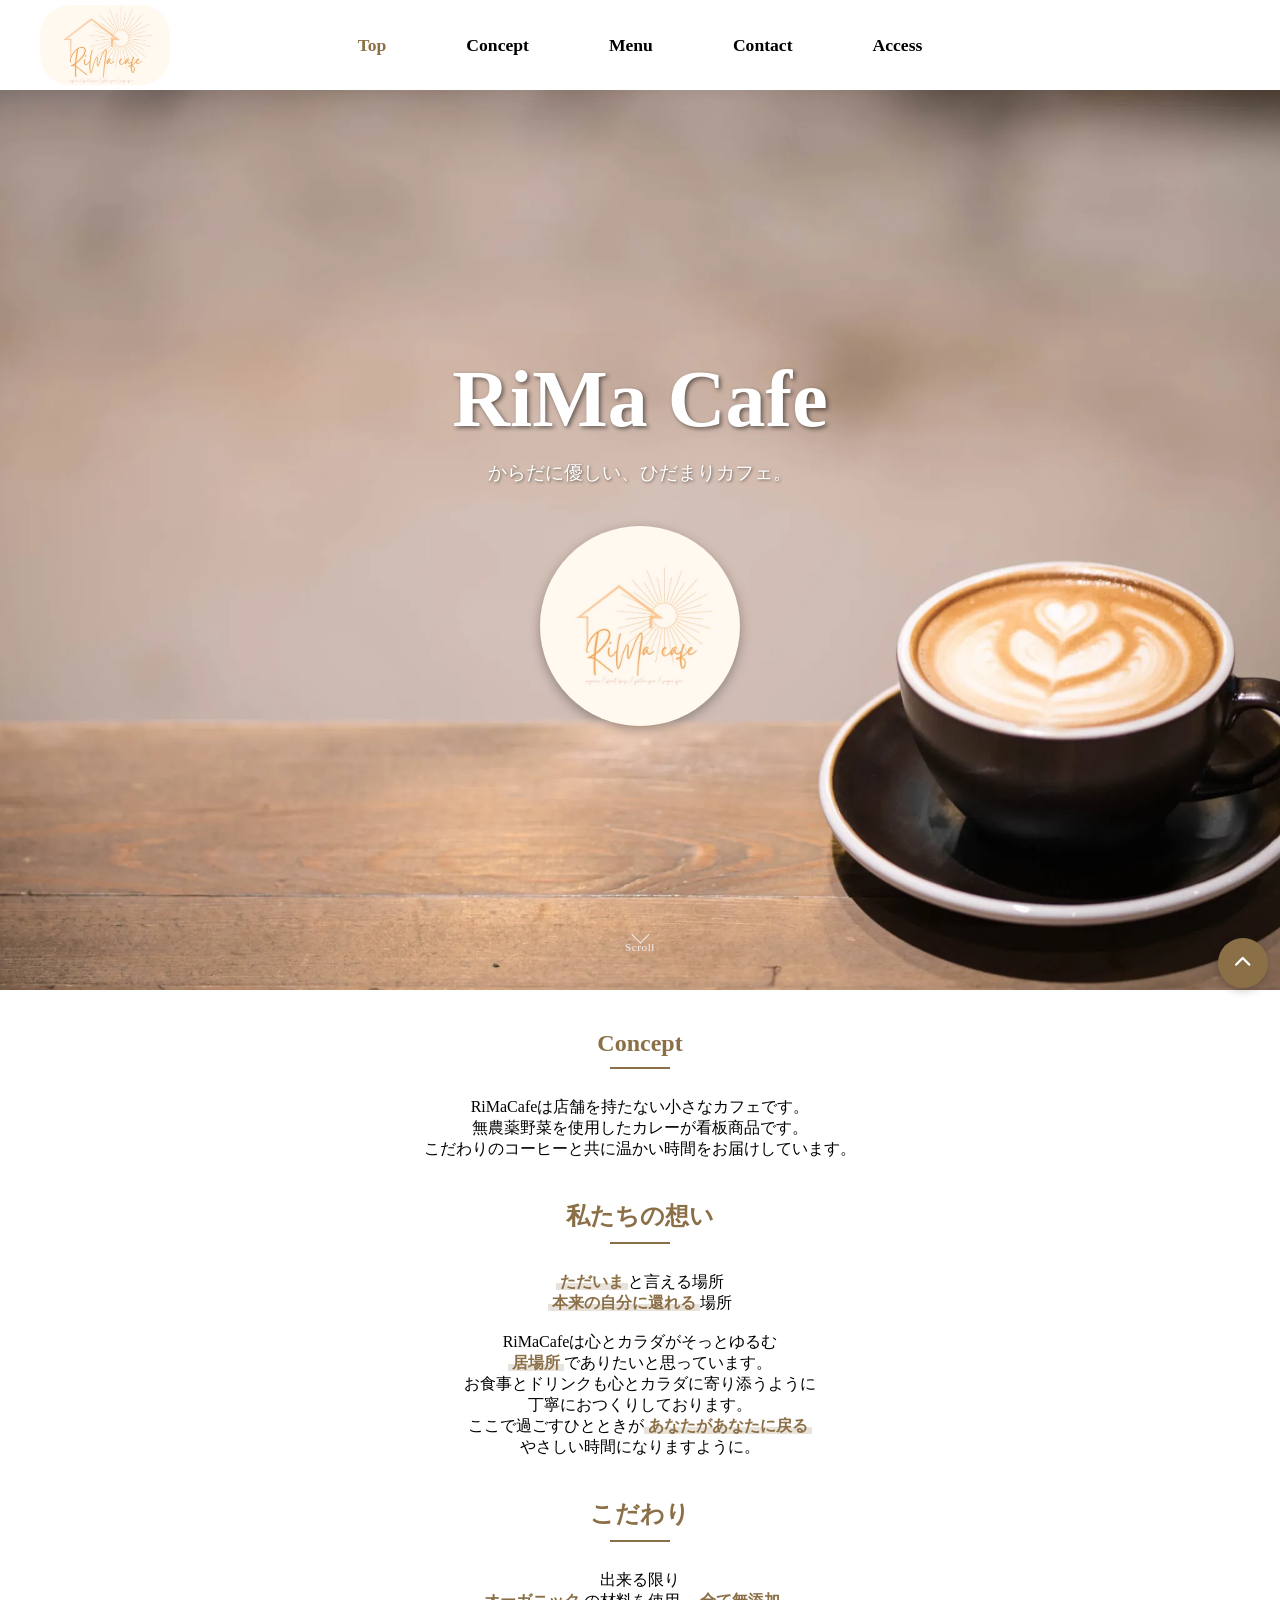
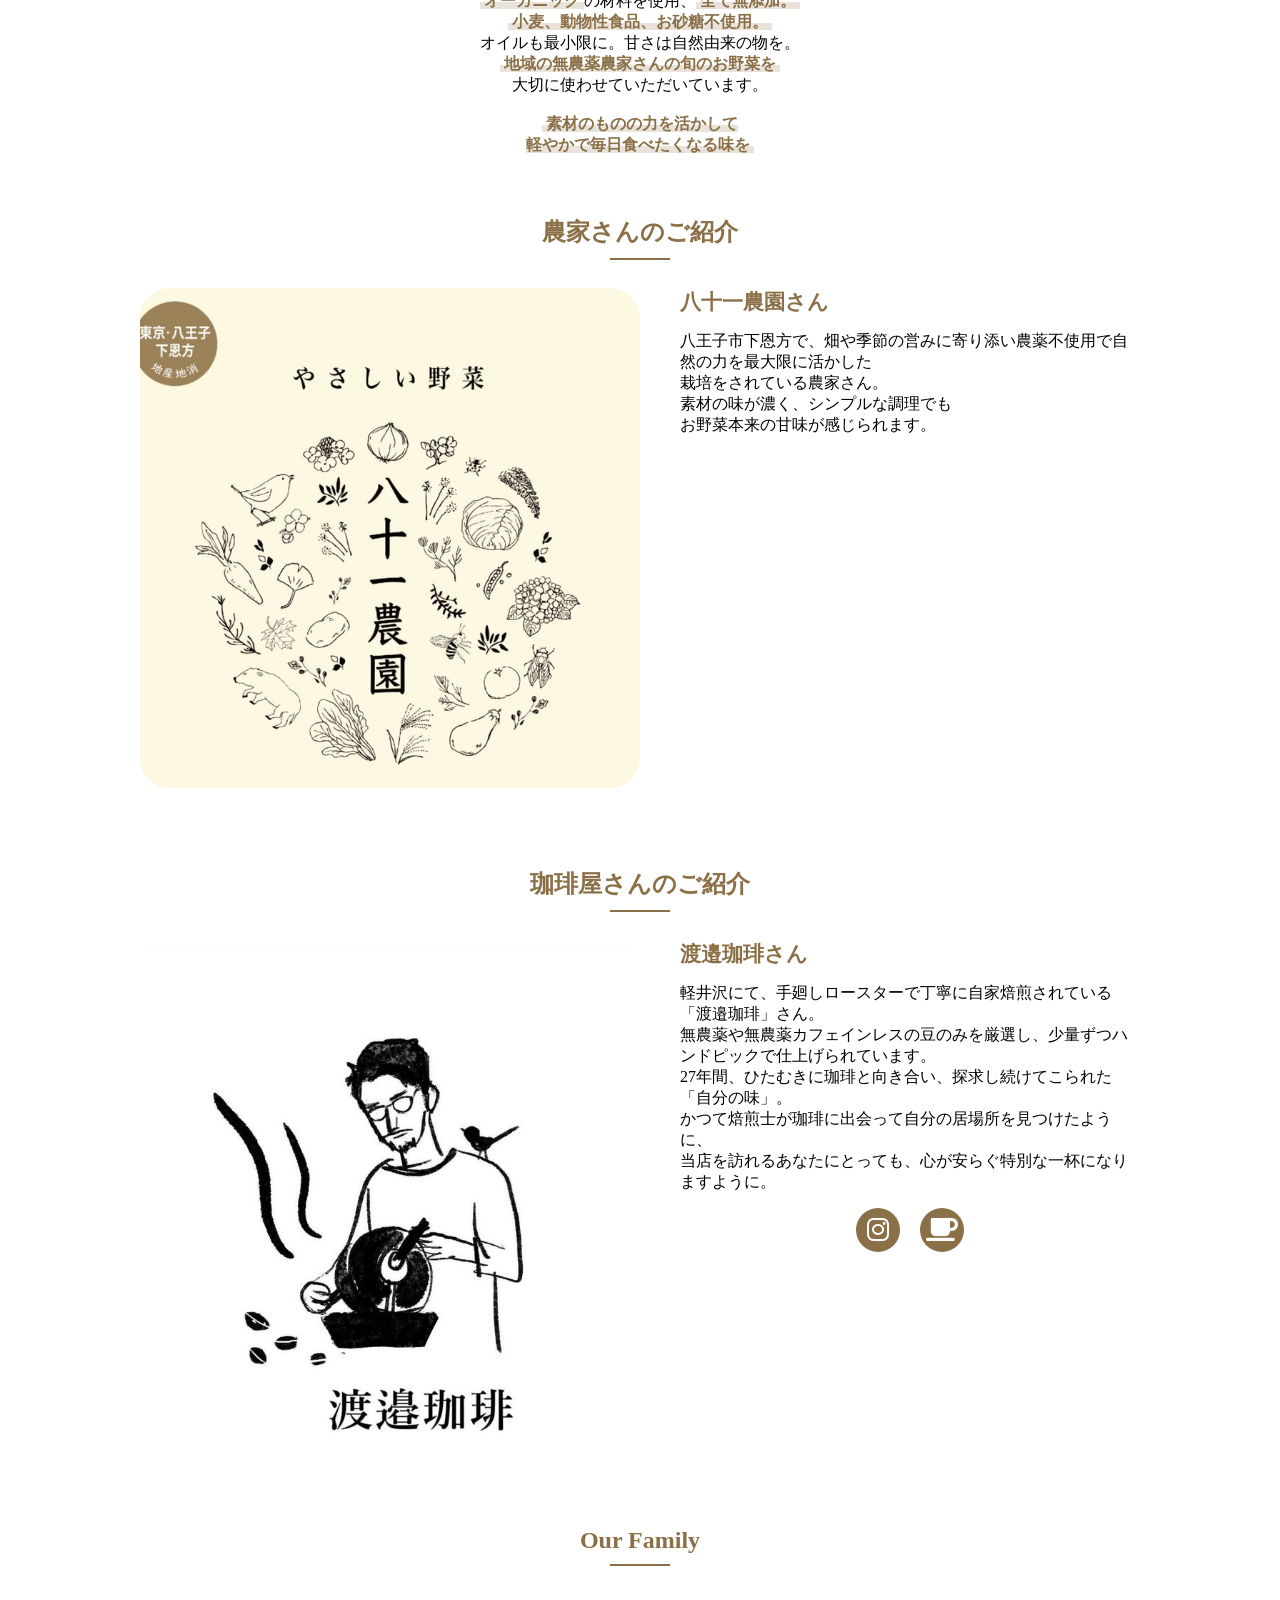
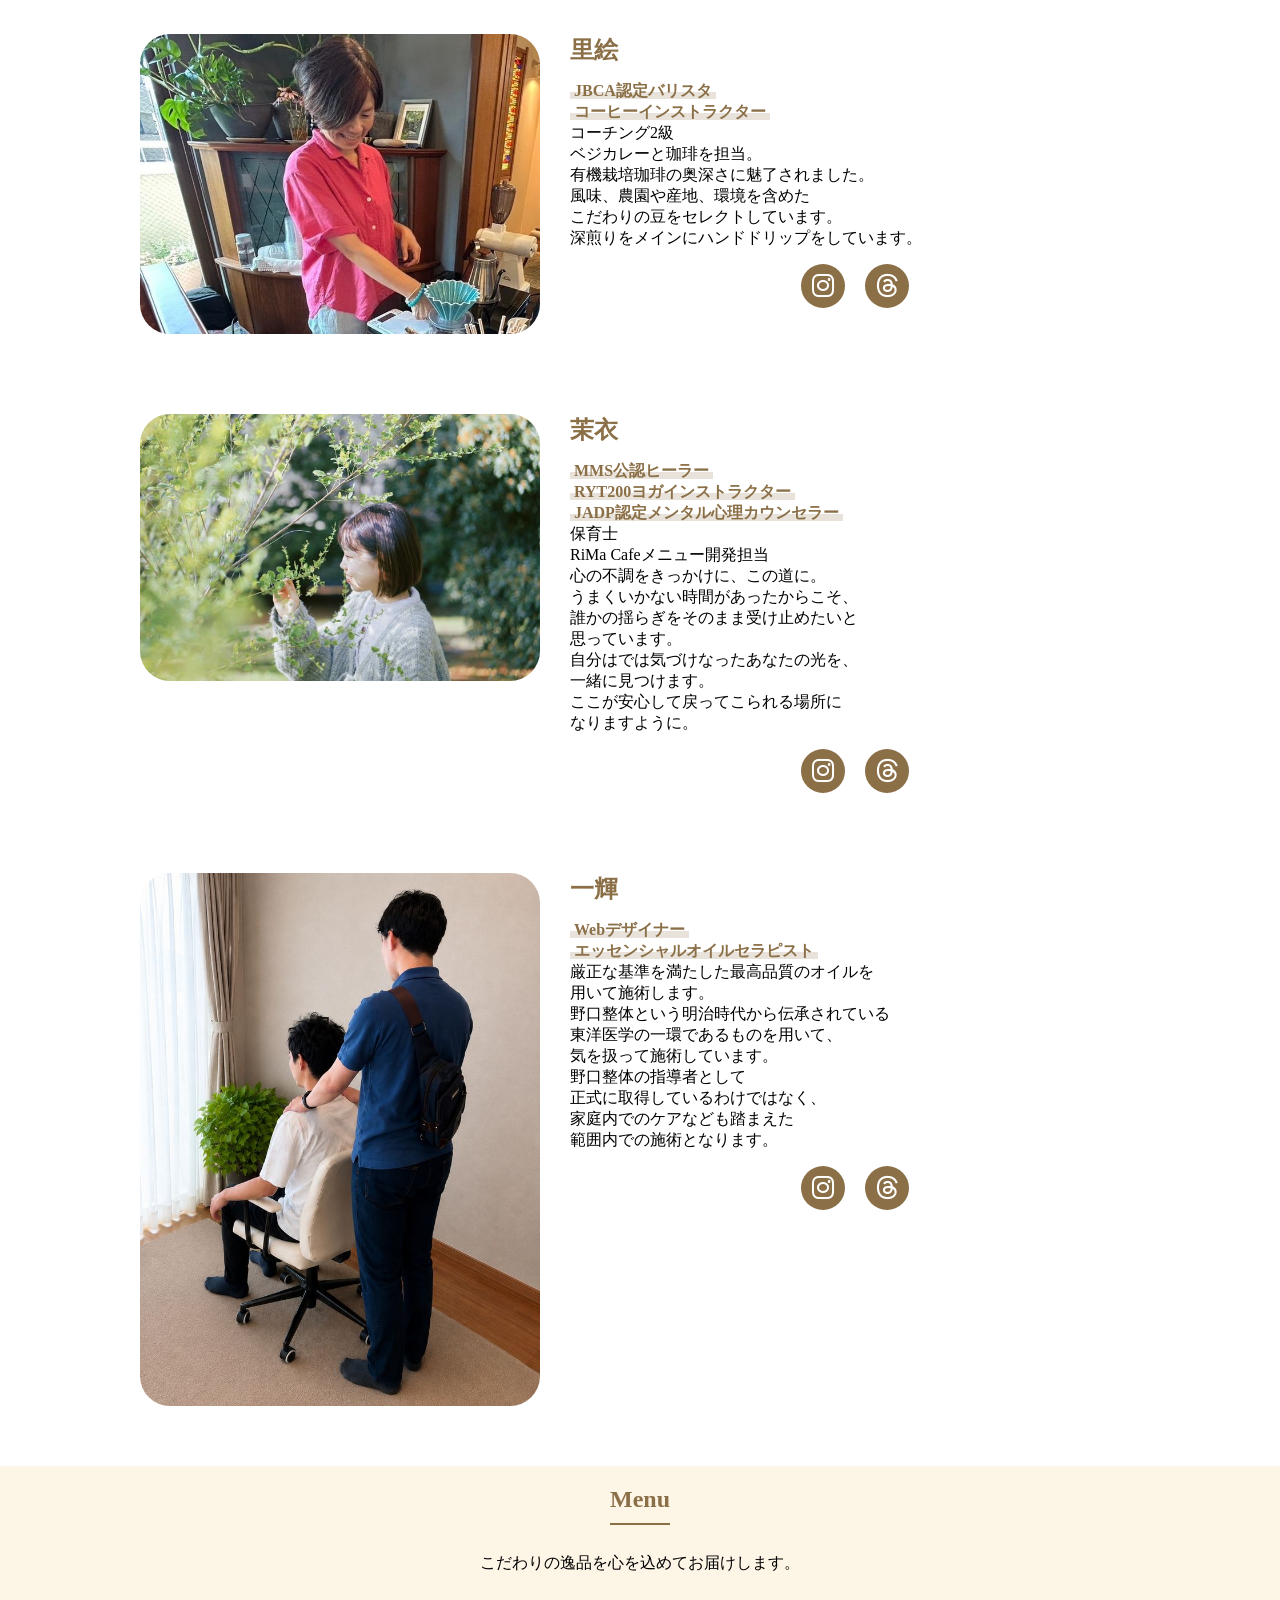
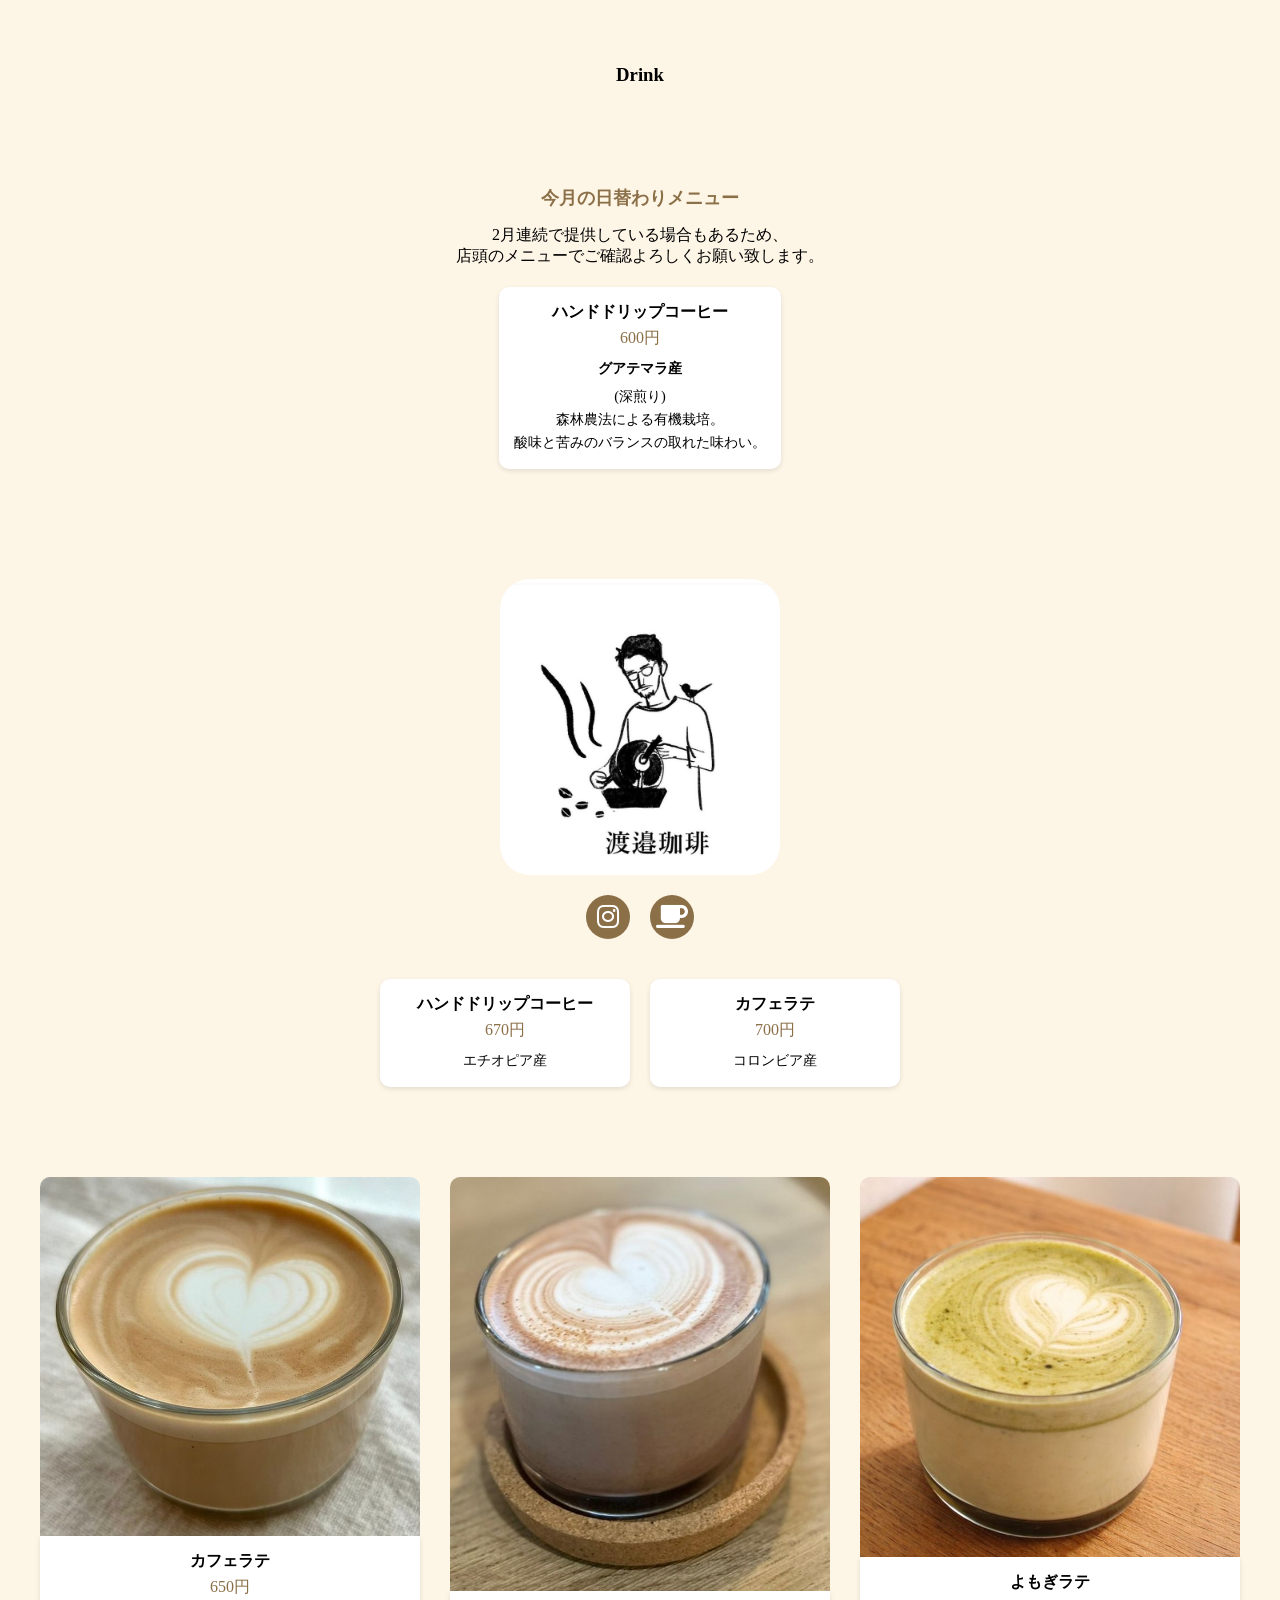
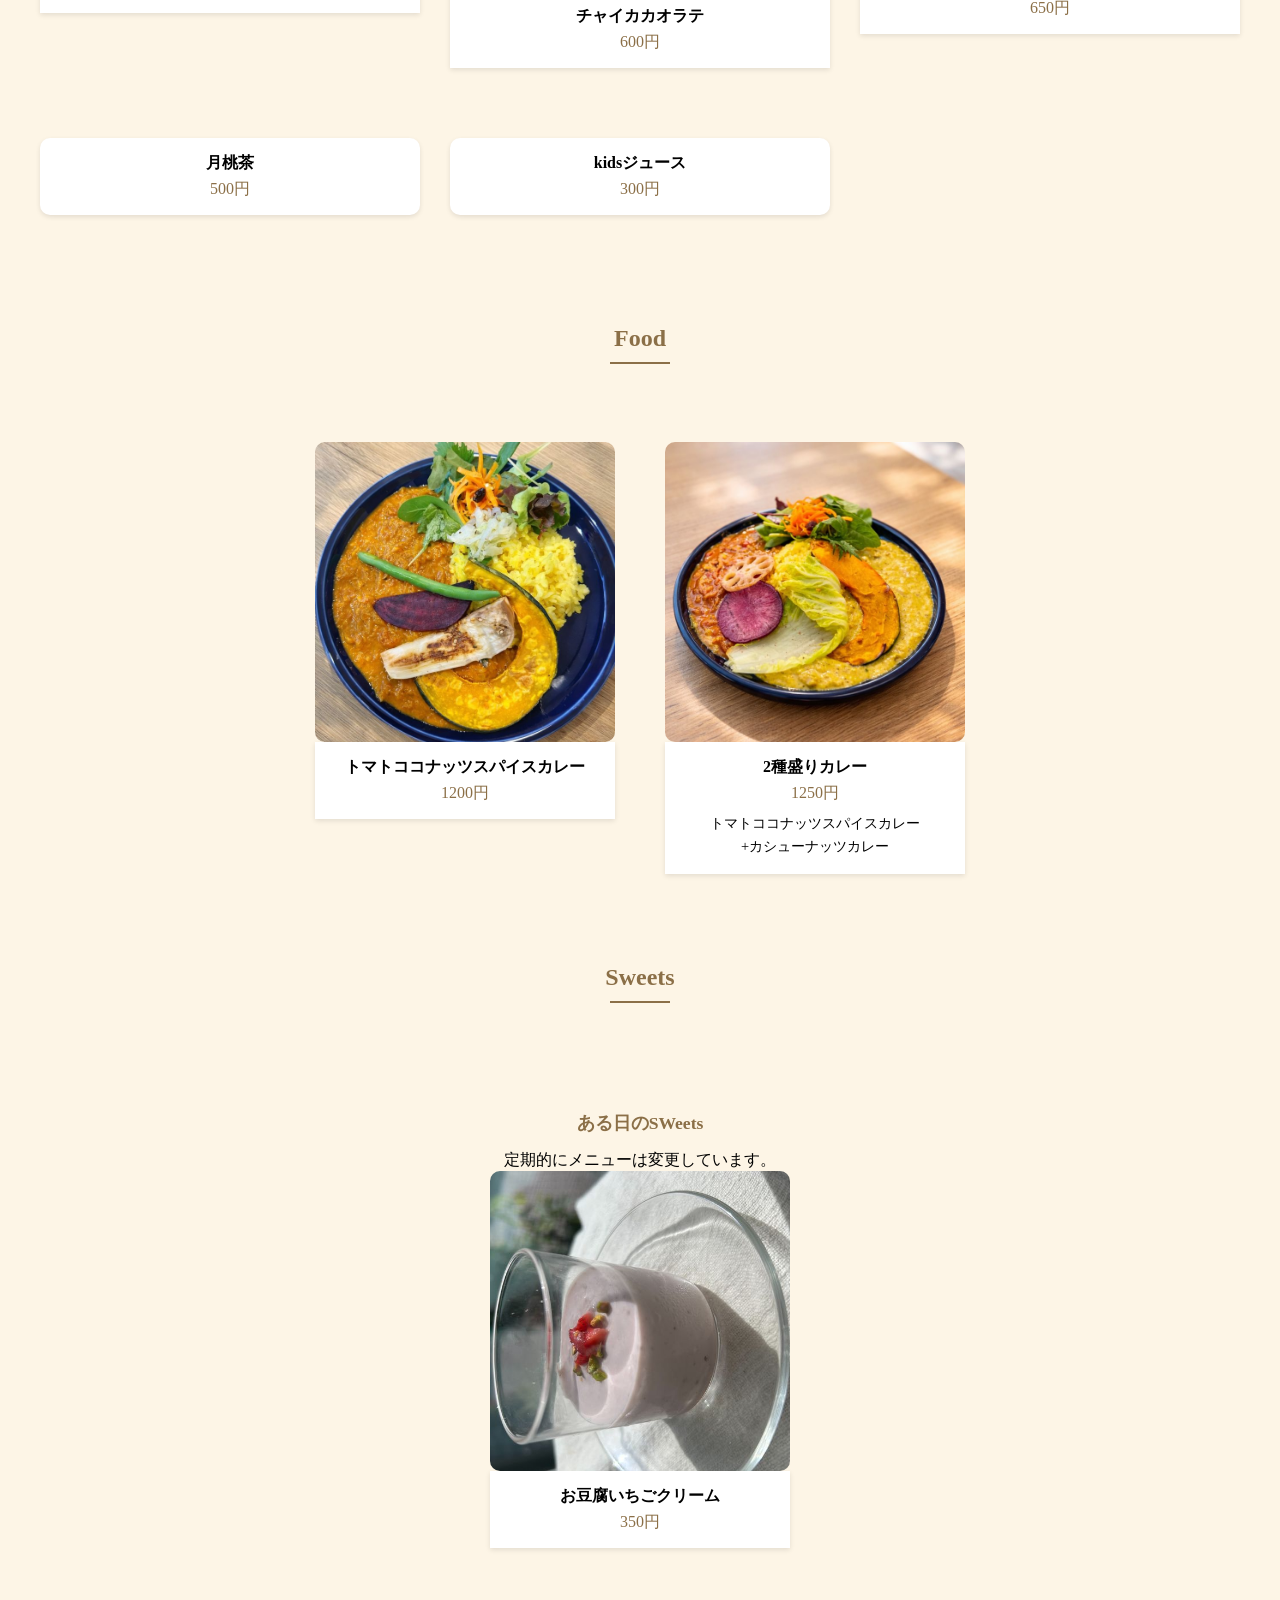
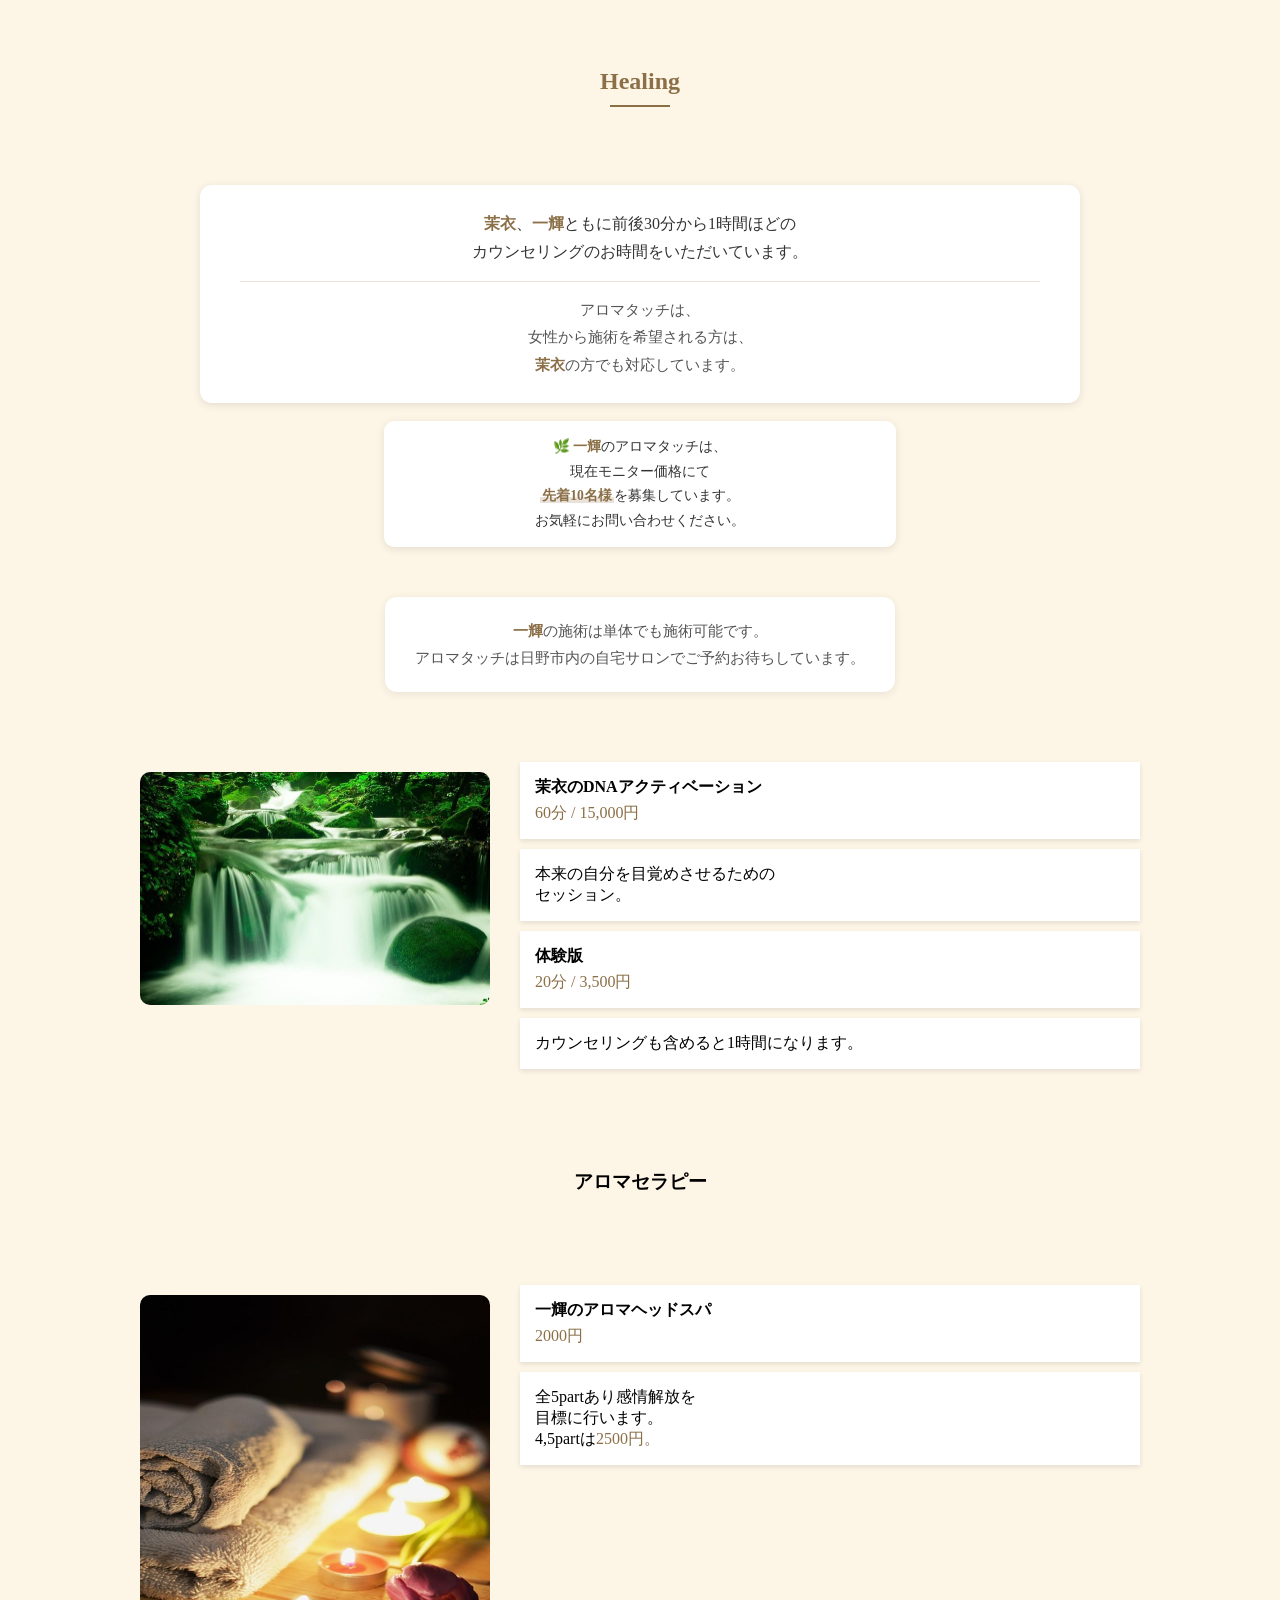
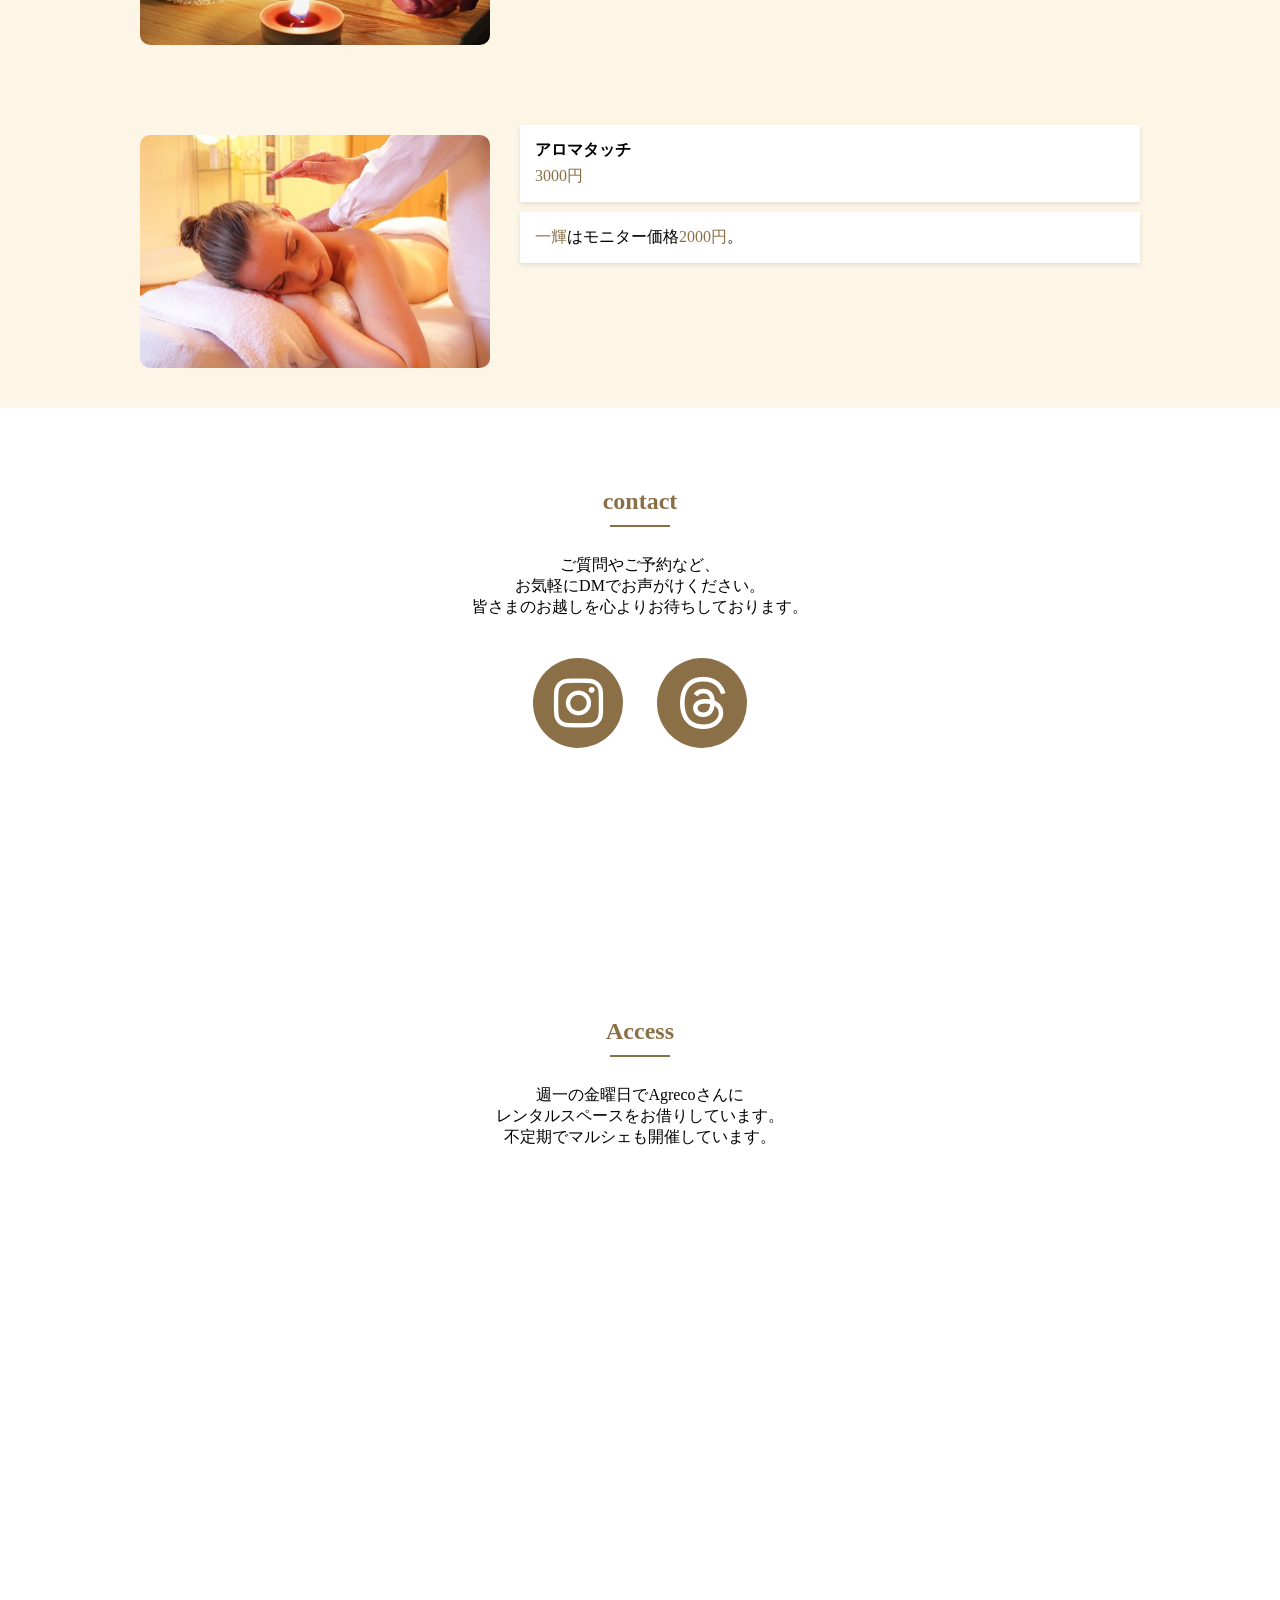
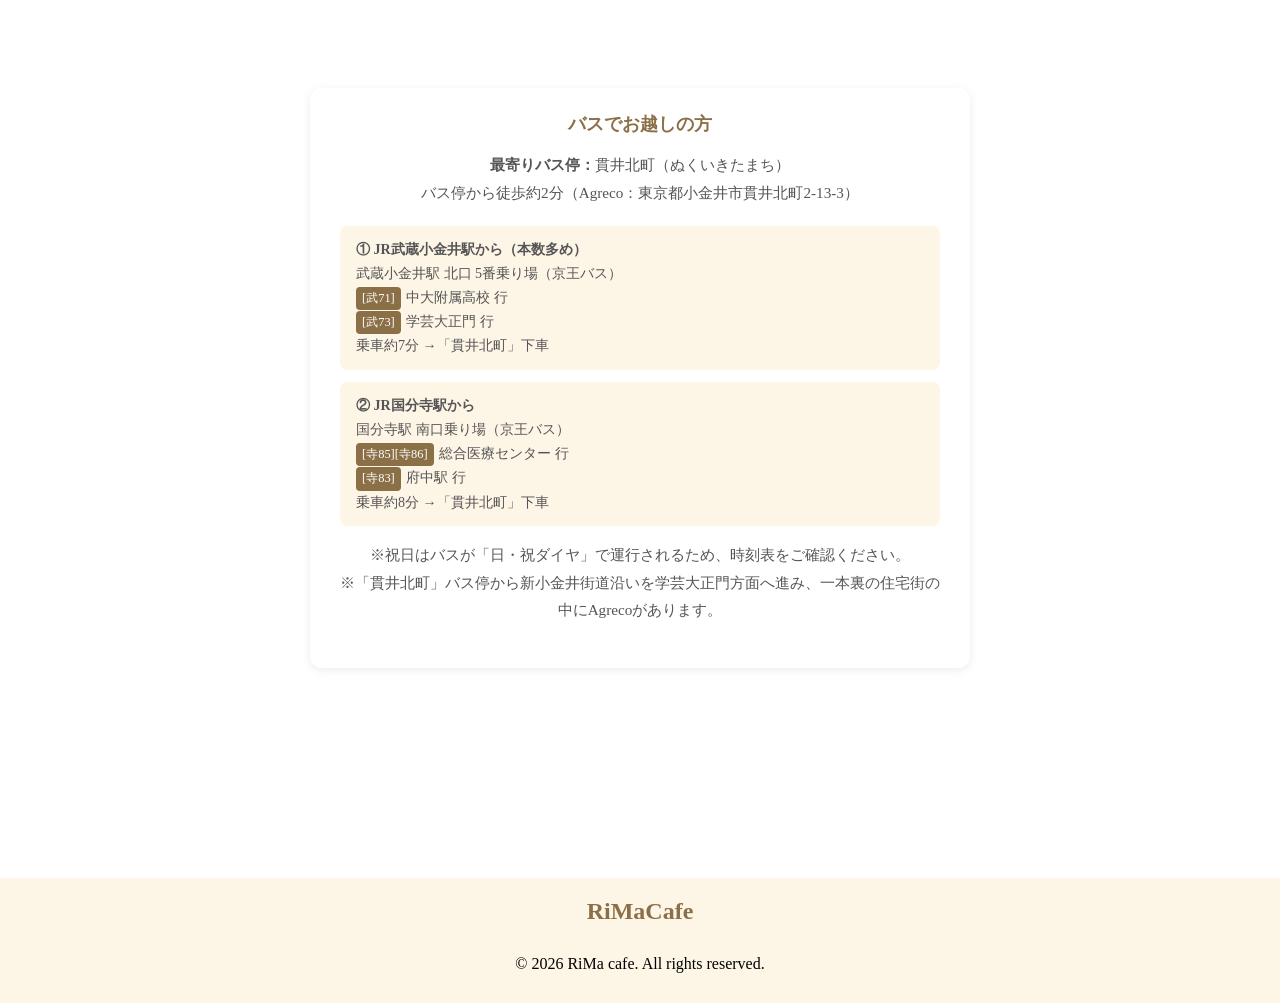
==== commit e6580826: "AccessにバスでのアクセスDよる詳細情報を追記" ====
--- a/index.html
+++ b/index.html
@@ -389,6 +389,31 @@
         不定期でマルシェも開催しています。</p>
         <iframe class="pop-in" src="https://www.google.com/maps/embed?pb=!1m18!1m12!1m3!1d3239.8109040269296!2d139.49574007578886!3d35.70627067257911!2m3!1f0!2f0!3f0!3m2!1i1024!2i768!4f13.1!3m3!1m2!1s0x6018e547624ea817%3A0x3ab2cf100abfaadb!2sAGRECO!5e0!3m2!1sja!2sjp!4v1770897481192!5m2!1sja!2sjp" allowfullscreen="" loading="lazy" referrerpolicy="no-referrer-when-downgrade"></iframe>
 
+        <div class="bus-access fade-in">
+            <h3>バスでお越しの方</h3>
+            <p><strong>最寄りバス停：</strong>貫井北町（ぬくいきたまち）<br>
+            バス停から徒歩約2分（Agreco：東京都小金井市貫井北町2-13-3）</p>
+
+            <div class="bus-route">
+                <p class="bus-route-title">① JR武蔵小金井駅から（本数多め）</p>
+                <p>武蔵小金井駅 北口 5番乗り場（京王バス）<br>
+                <span class="bus-line">[武71]</span> 中大附属高校 行<br>
+                <span class="bus-line">[武73]</span> 学芸大正門 行<br>
+                乗車約7分 →「貫井北町」下車</p>
+            </div>
+
+            <div class="bus-route">
+                <p class="bus-route-title">② JR国分寺駅から</p>
+                <p>国分寺駅 南口乗り場（京王バス）<br>
+                <span class="bus-line">[寺85][寺86]</span> 総合医療センター 行<br>
+                <span class="bus-line">[寺83]</span> 府中駅 行<br>
+                乗車約8分 →「貫井北町」下車</p>
+            </div>
+
+            <p class="bus-note">※祝日はバスが「日・祝ダイヤ」で運行されるため、時刻表をご確認ください。<br>
+            ※「貫井北町」バス停から新小金井街道沿いを学芸大正門方面へ進み、一本裏の住宅街の中にAgrecoがあります。</p>
+        </div>
+
         <div class="fade-in">
             <a href="https://www.instagram.com/agreco_25" target="_blank" rel="noopener">
                 <i class="fa-brands fa-instagram"></i>
--- a/style.css
+++ b/style.css
@@ -1649,3 +1649,75 @@
     z-index: 10001;
     transition: width 0.1s ease-out;
 }
+
+/* ===== Access：バスアクセス情報 ===== */
+.bus-access {
+    background-color: #ffffff;
+    border-radius: 12px;
+    padding: 24px 30px;
+    margin: 10px auto 20px;
+    max-width: 600px;
+    text-align: left;
+    box-shadow: 0 2px 10px rgba(0, 0, 0, 0.08);
+}
+
+.bus-access h3 {
+    color: rgb(139, 111, 71);
+    text-align: center;
+    font-size: 1.1rem;
+    margin-bottom: 15px;
+}
+
+.bus-access > p {
+    font-size: 0.95rem;
+    line-height: 1.8;
+    color: #555;
+    text-align: center;
+    margin-bottom: 20px;
+}
+
+.bus-route {
+    background-color: #FDF5E6;
+    border-radius: 8px;
+    padding: 12px 16px;
+    margin-bottom: 12px;
+}
+
+.bus-route-title {
+    font-weight: bold;
+    color: rgb(139, 111, 71);
+    margin-bottom: 6px;
+    font-size: 0.95rem;
+}
+
+.bus-route p {
+    font-size: 0.88rem;
+    line-height: 1.7;
+    color: #555;
+    margin: 0;
+}
+
+.bus-line {
+    display: inline-block;
+    background-color: rgb(139, 111, 71);
+    color: #fff;
+    font-size: 0.78rem;
+    padding: 1px 6px;
+    border-radius: 4px;
+    margin-right: 2px;
+}
+
+.bus-note {
+    font-size: 0.82rem;
+    line-height: 1.7;
+    color: #777;
+    margin-top: 15px;
+    margin-bottom: 0;
+}
+
+@media (max-width: 430px) {
+    .bus-access {
+        margin: 10px 16px 20px;
+        padding: 20px;
+    }
+}
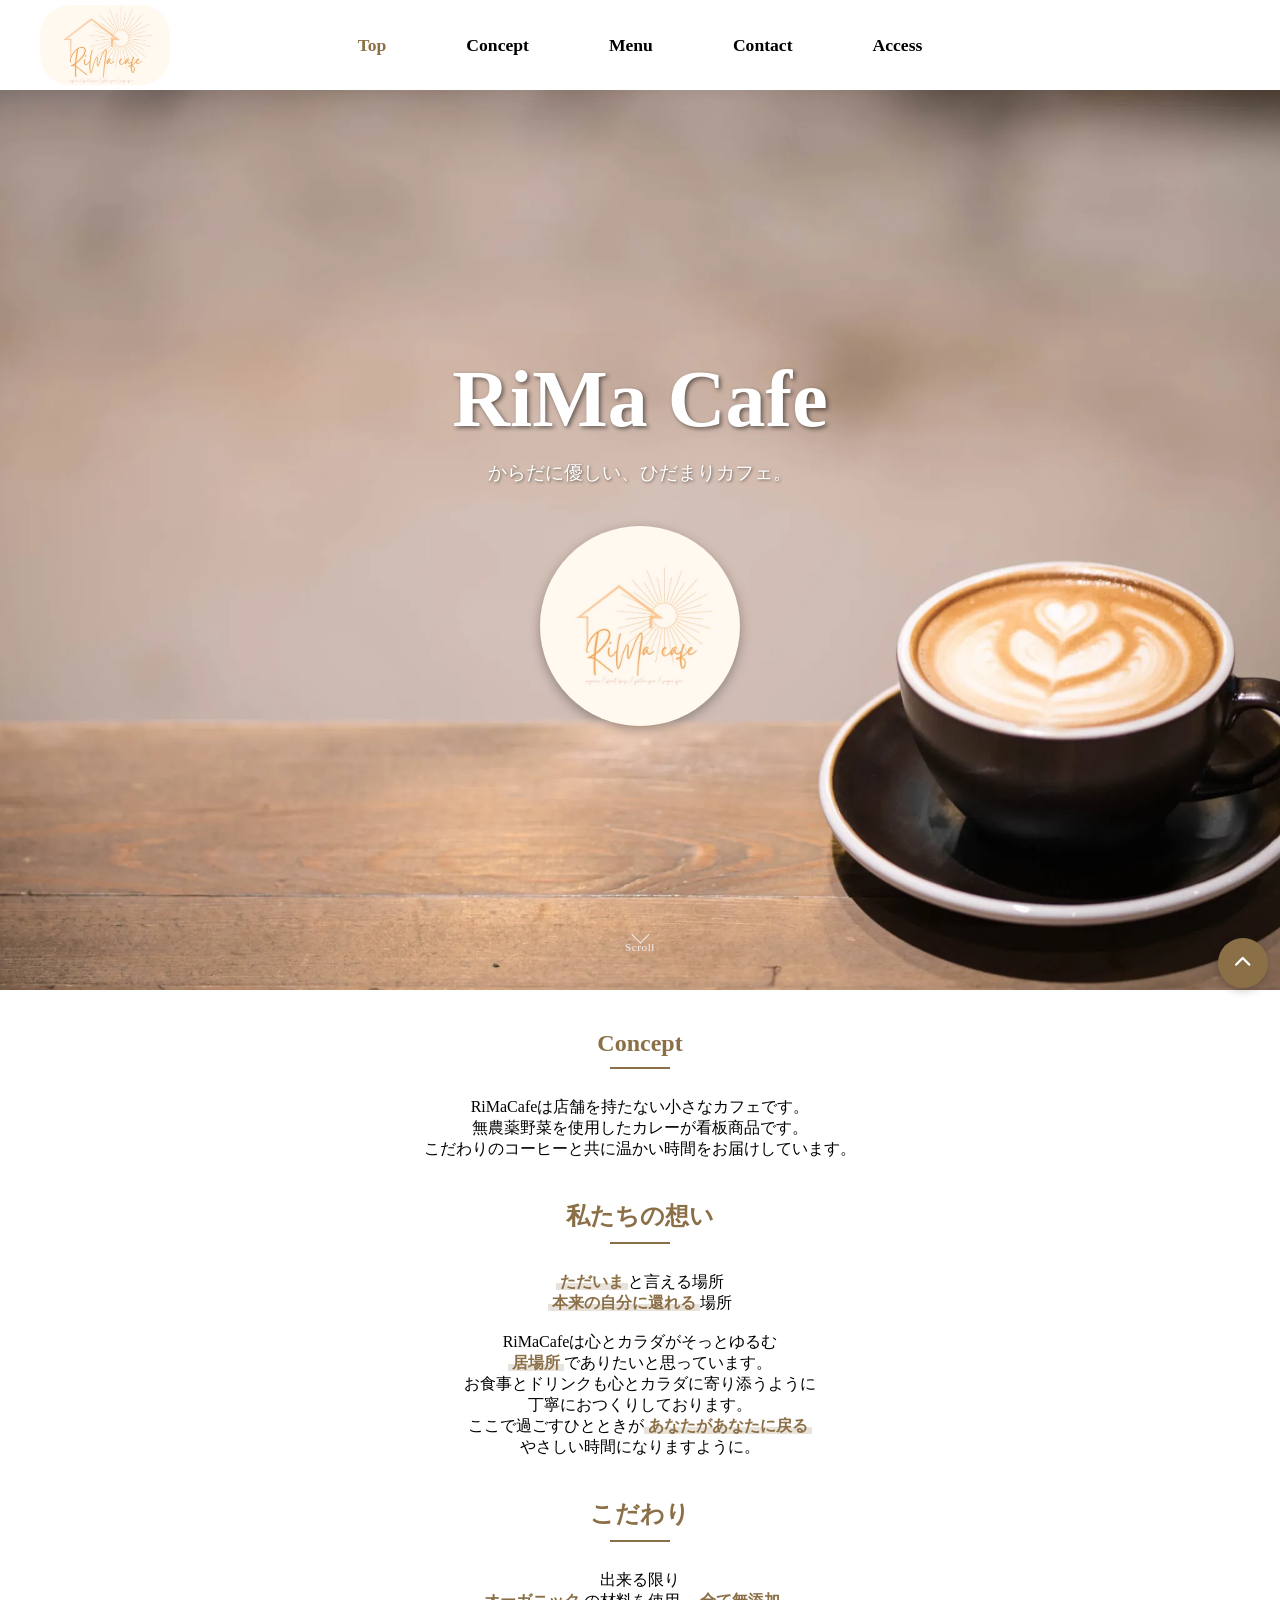
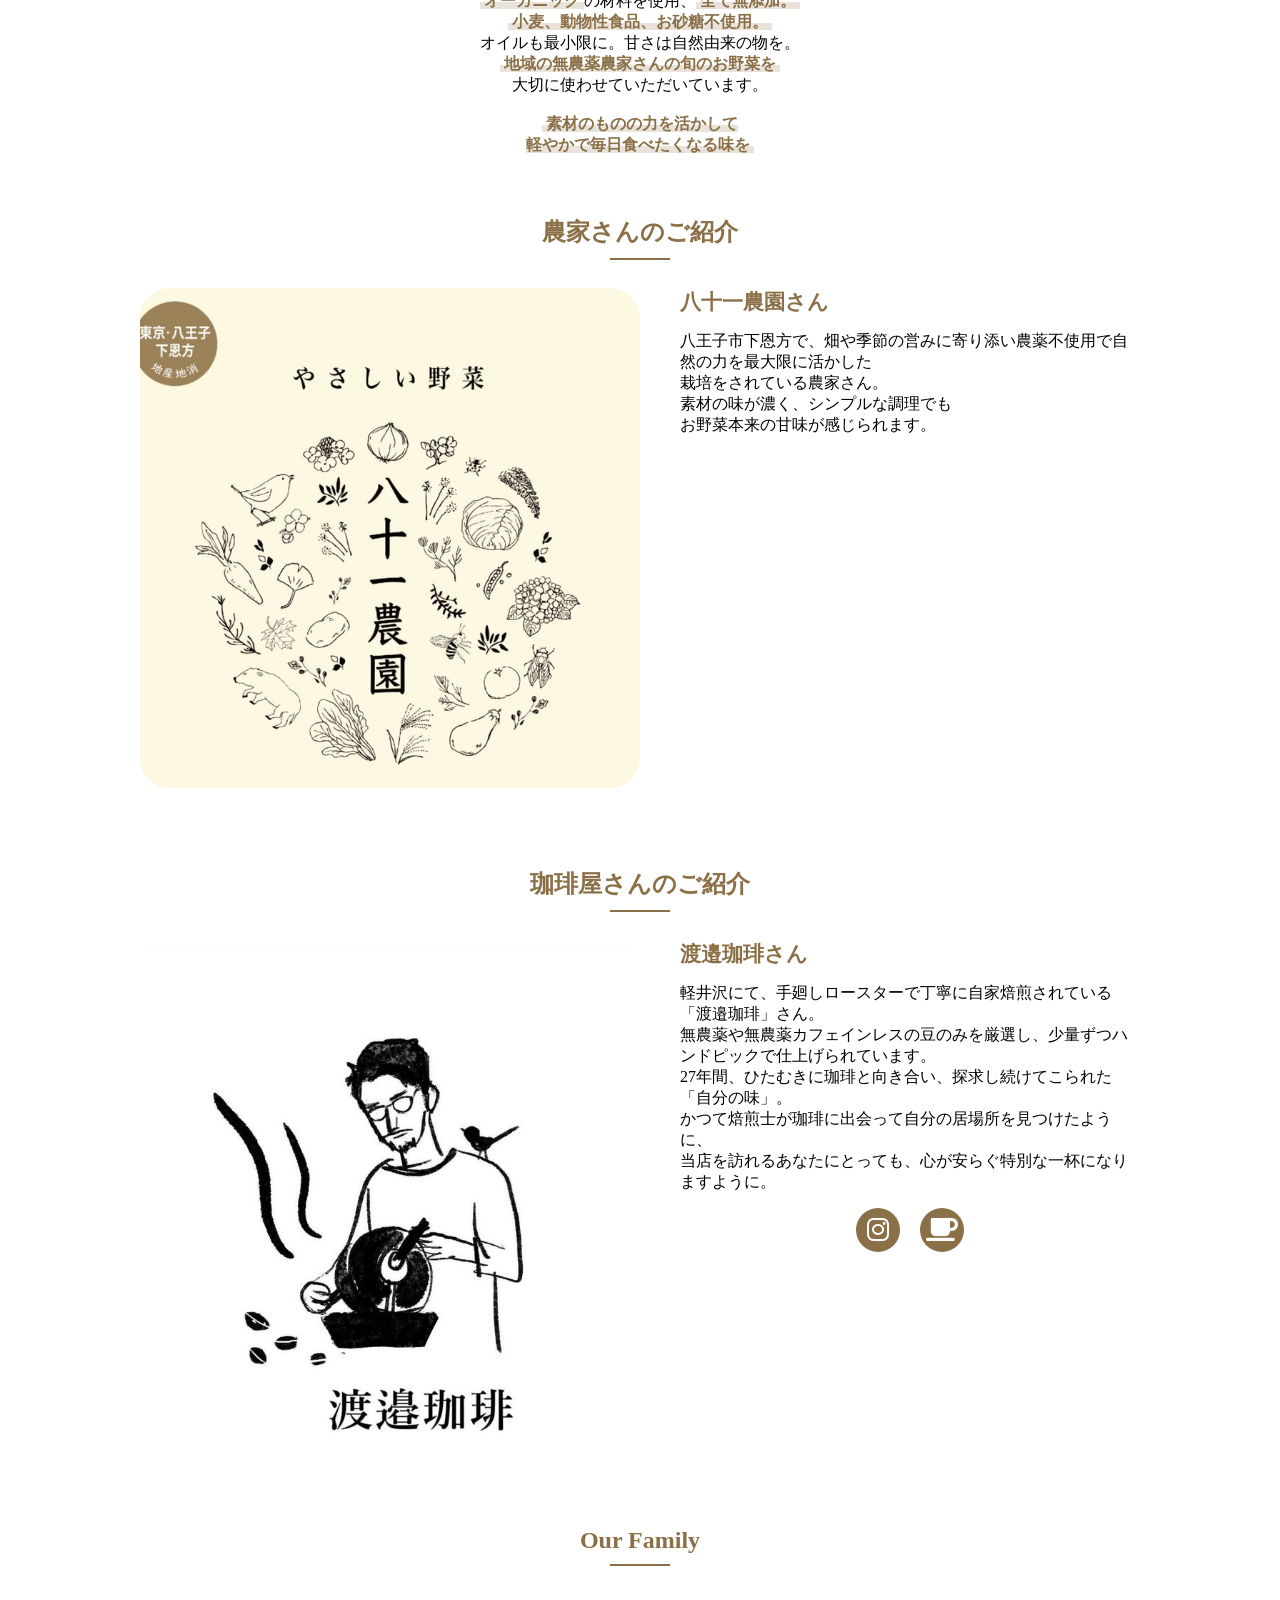
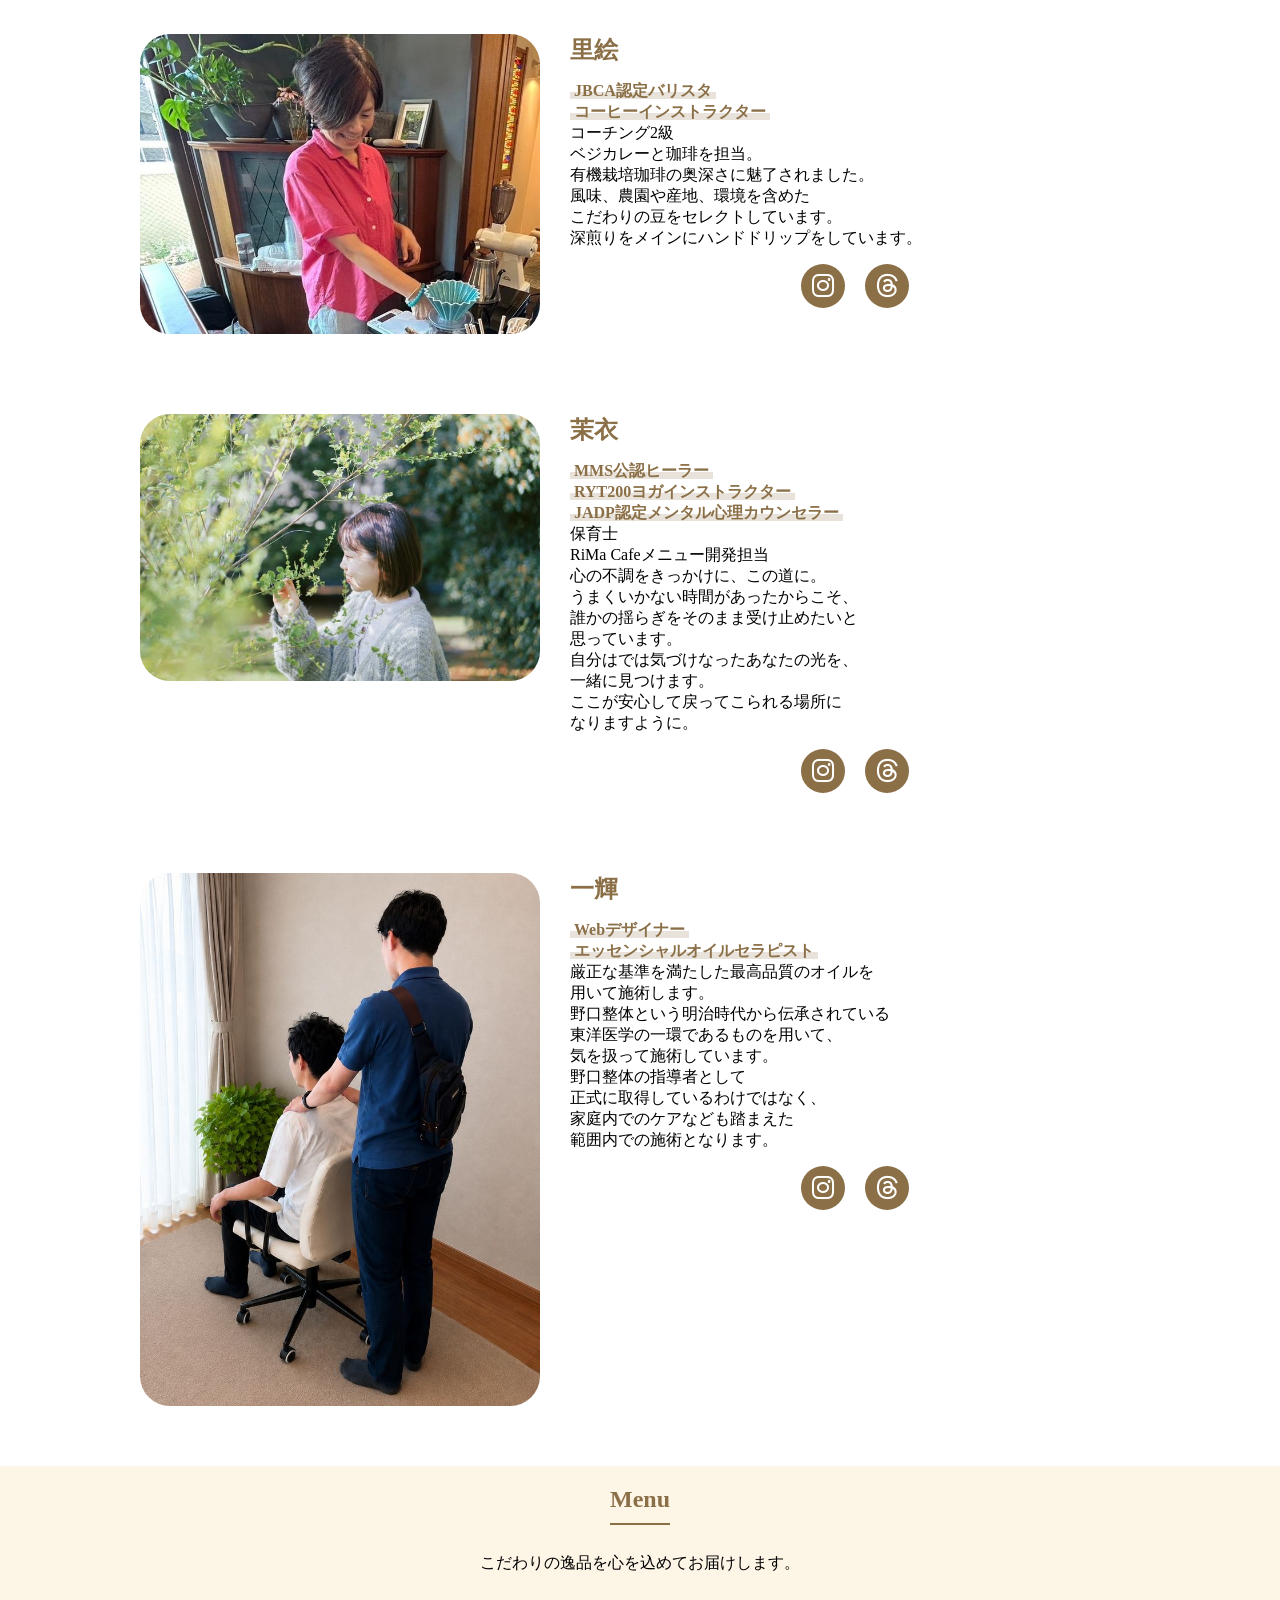
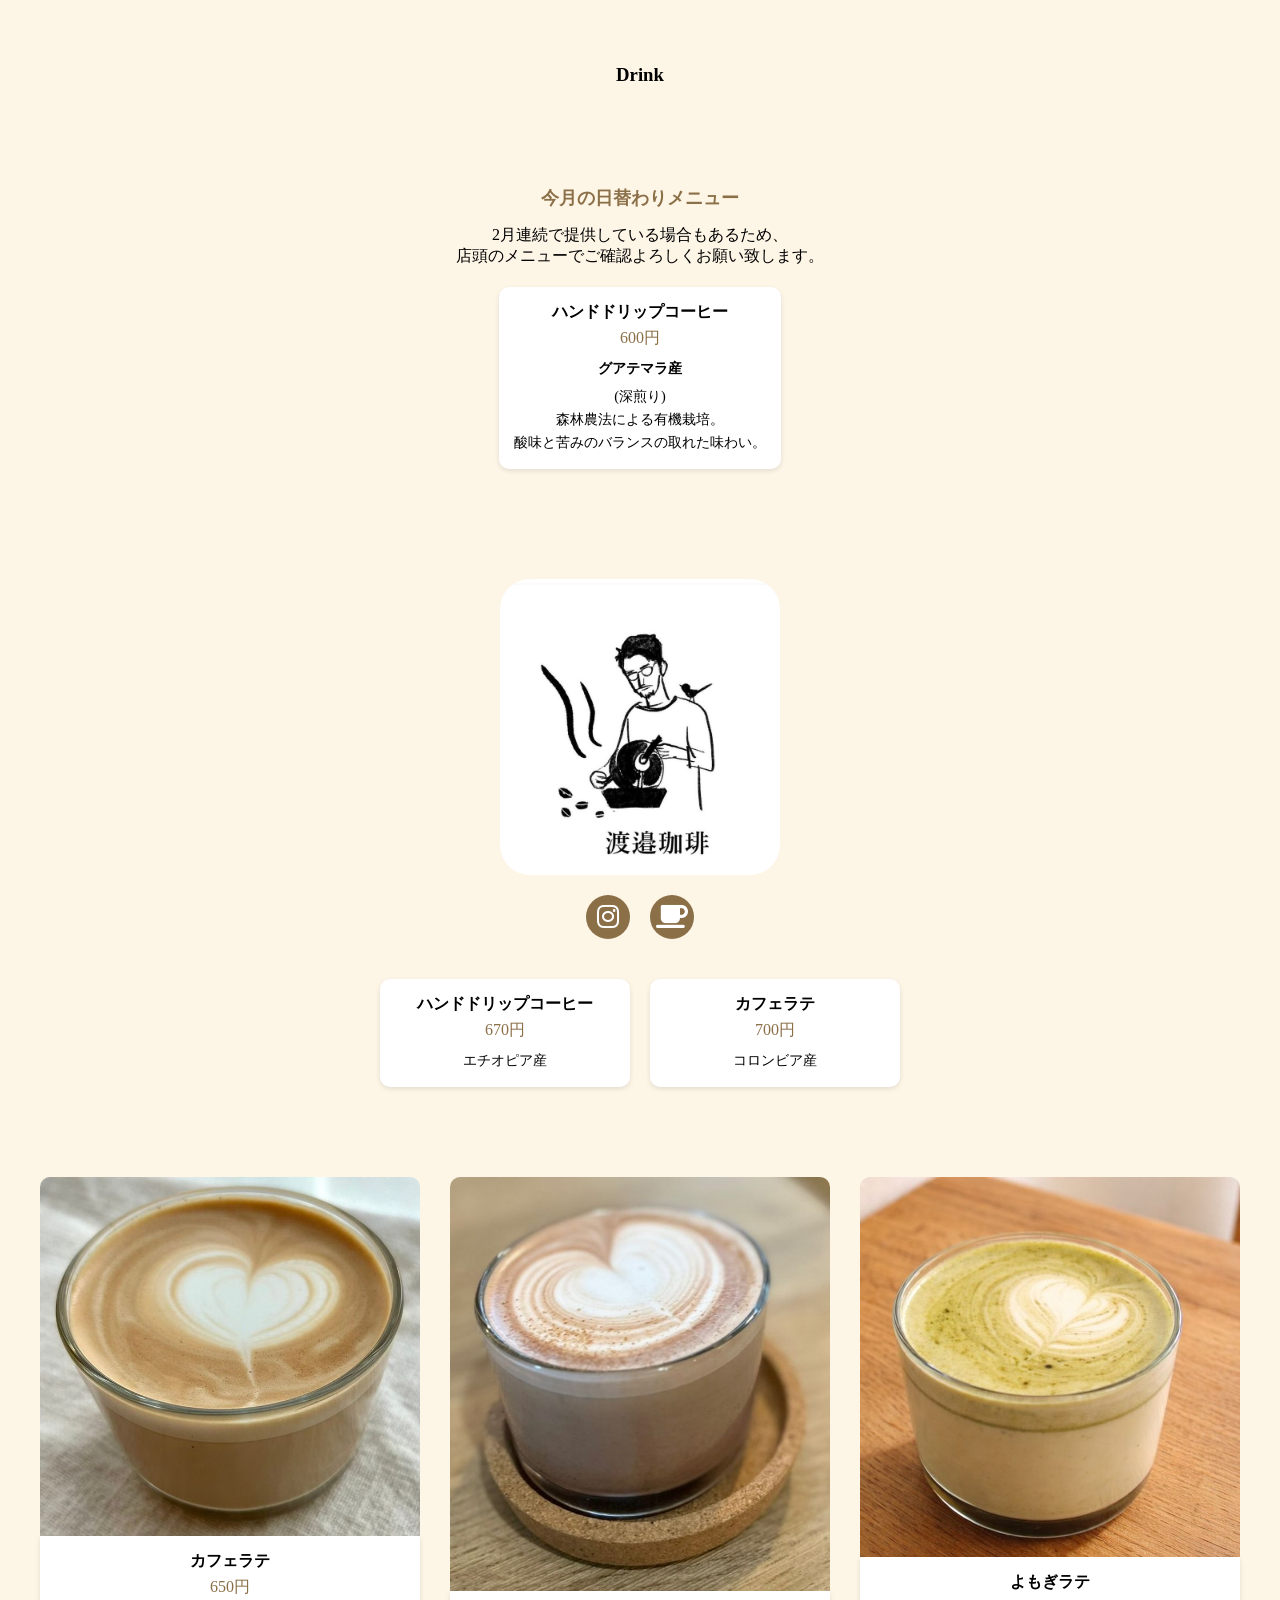
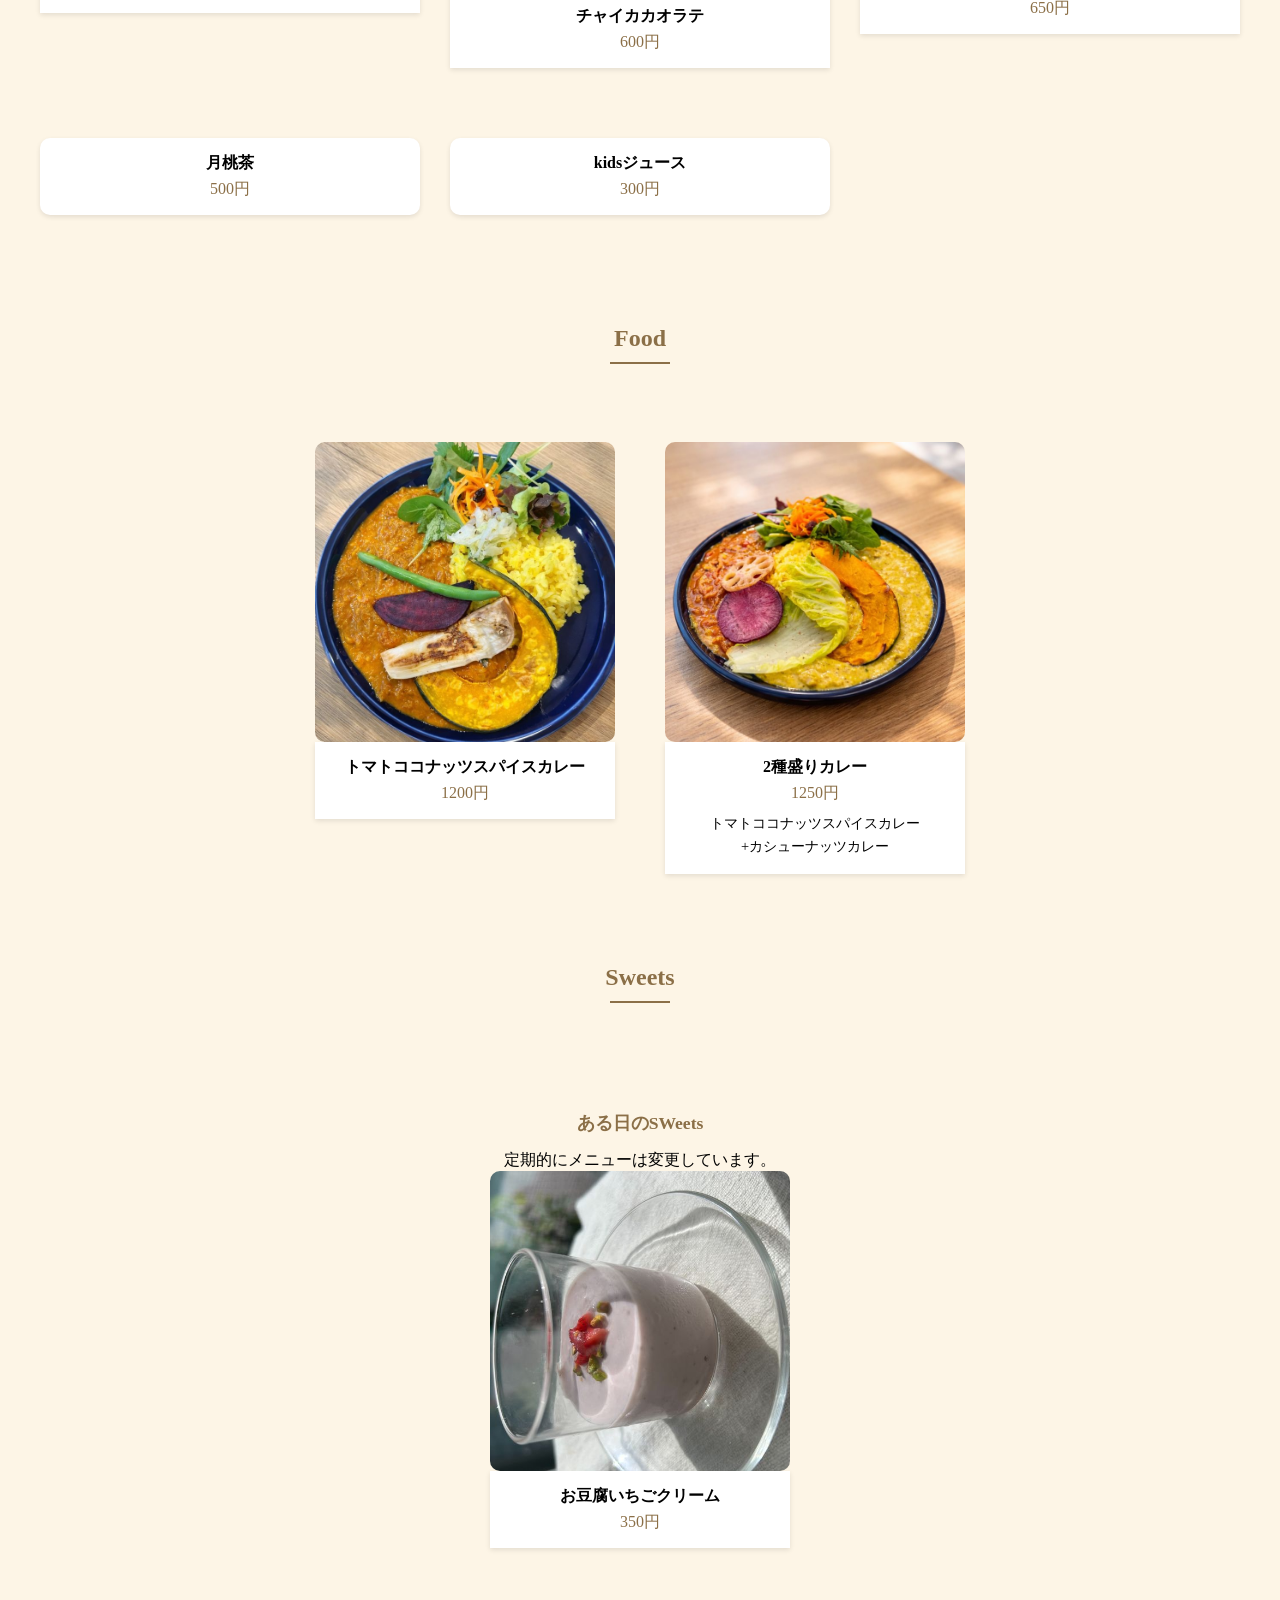
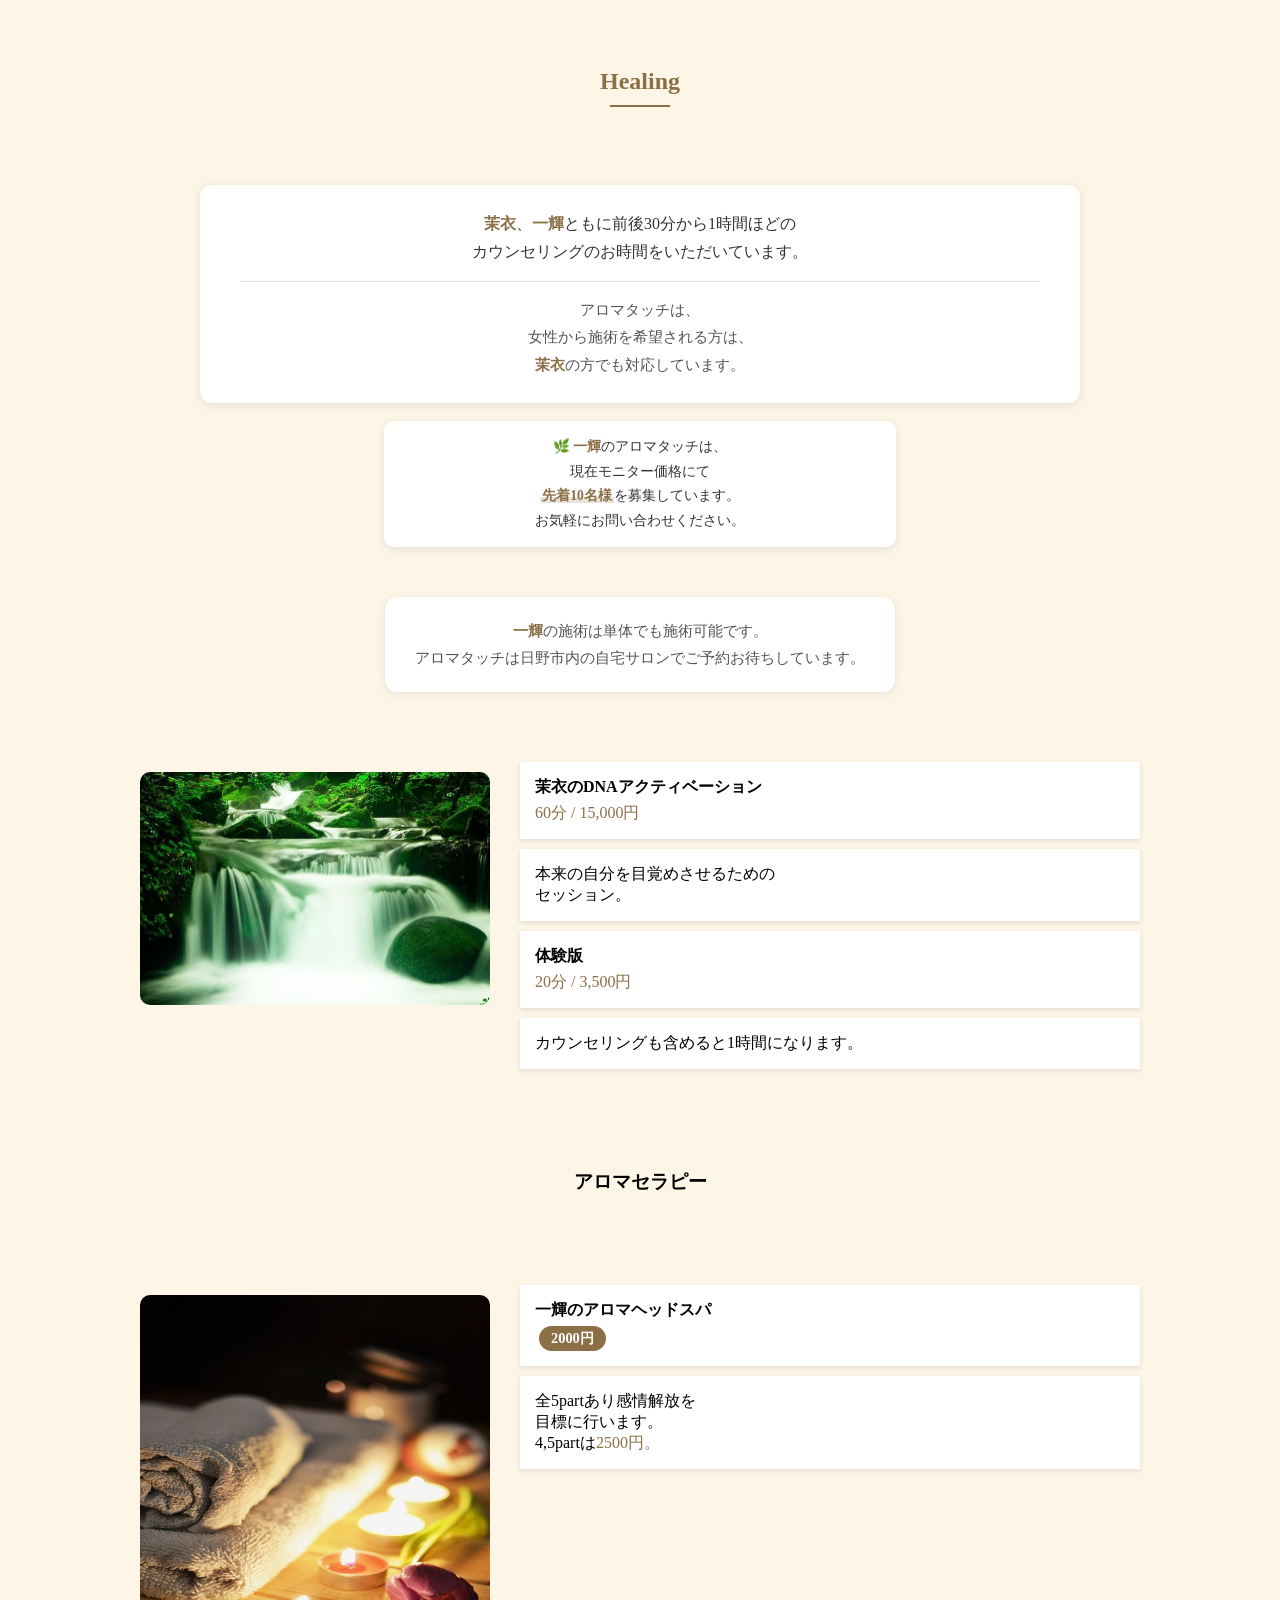
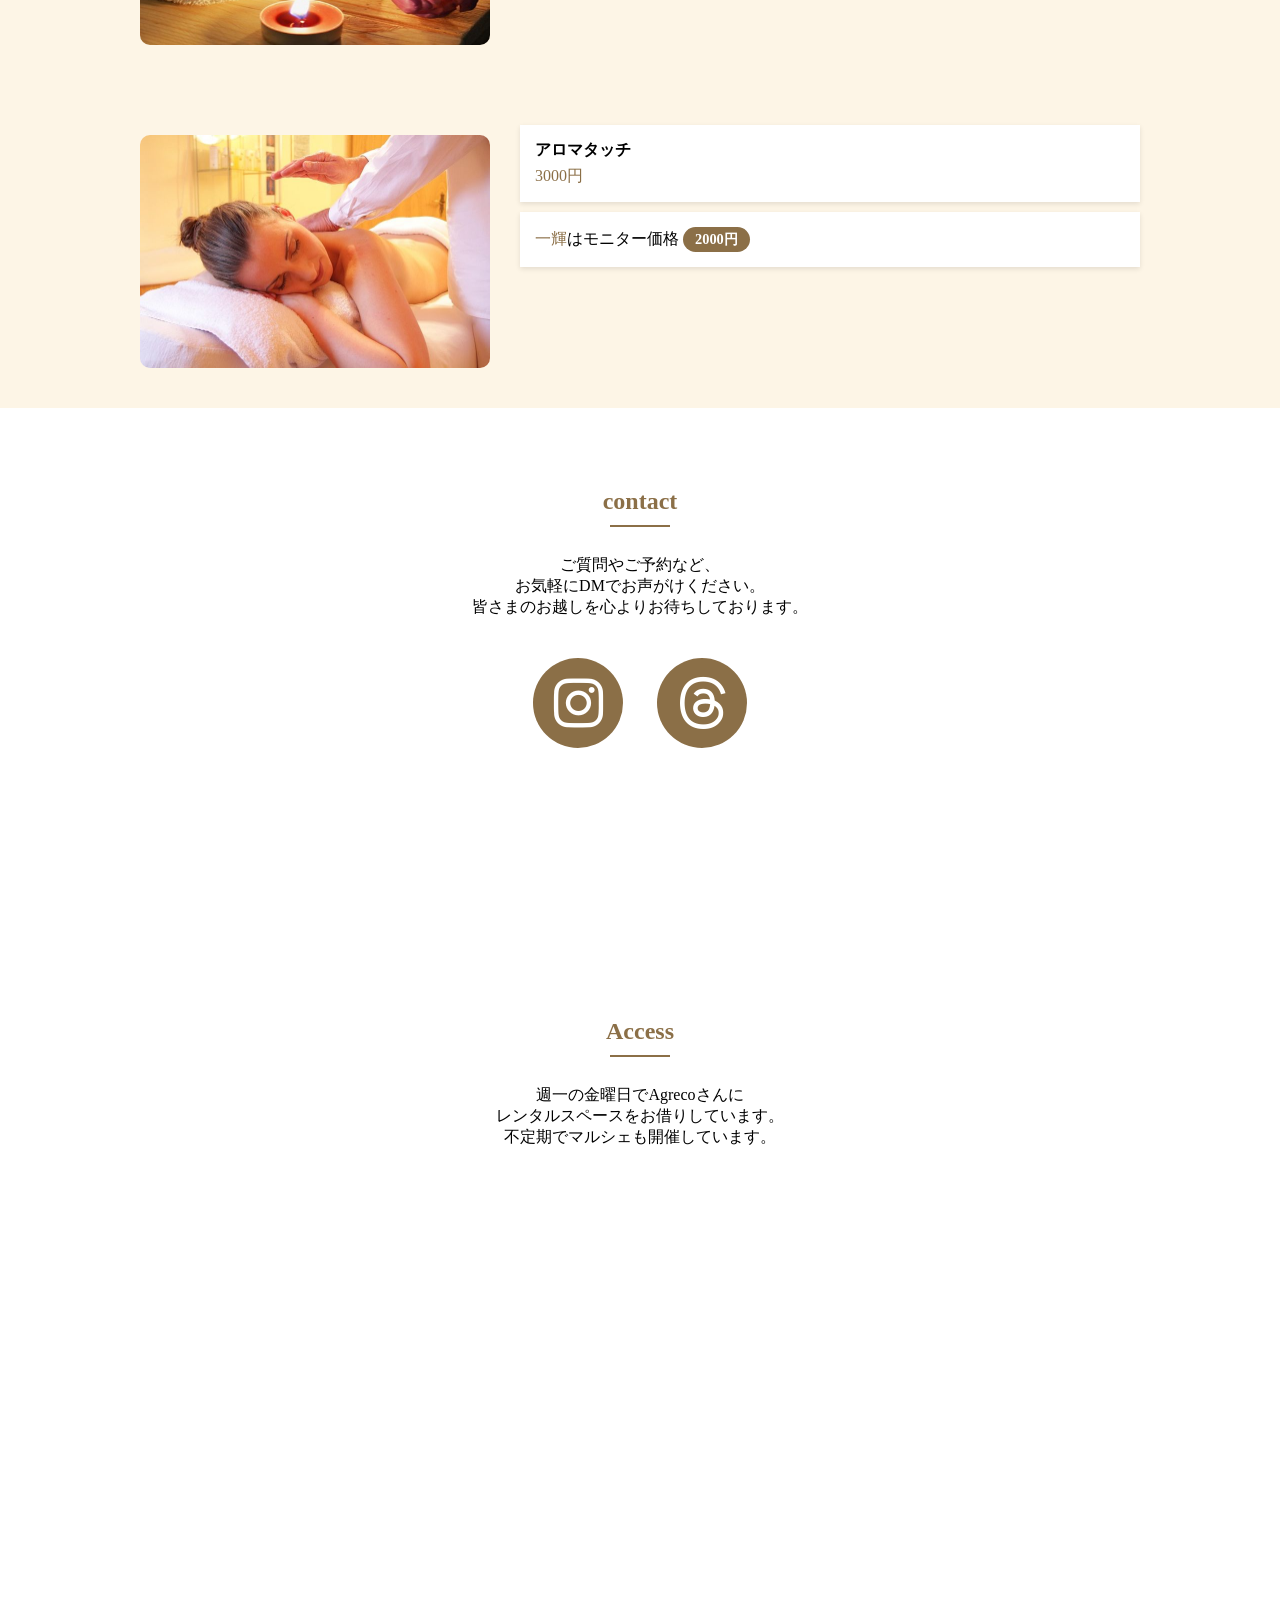
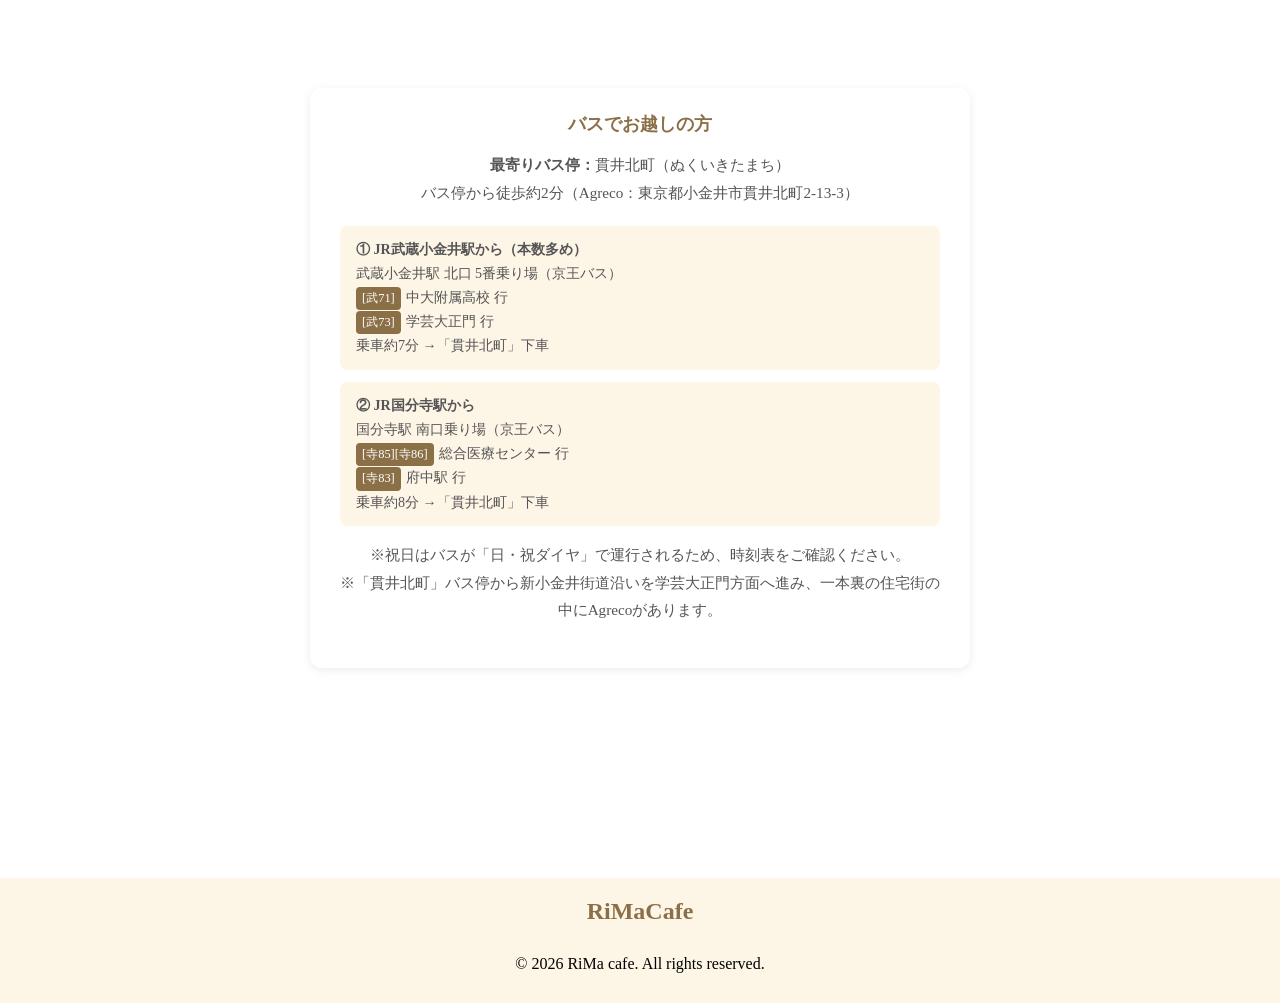
==== commit aa09cdec: "og:imageをGitHub PagesからNetlifyの実URLに修正、モニター価格をバッジ表示で強調" ====
--- a/index.html
+++ b/index.html
@@ -10,7 +10,8 @@
     <meta property="og:title" content="RiMa Cafe | からだに優しい、ひだまりカフェ">
     <meta property="og:description" content="オーガニック・グルテンフリーにこだわった手作りの珈琲とお菓子、アロマセラピーを提供する小さなカフェです。">
     <meta property="og:type" content="website">
-    <meta property="og:image" content="https://kazukiyuru.github.io/rimacafe/img/icon.jpeg">
+    <meta property="og:image" content="https://rimacafe.netlify.app/img/icon.jpeg">
+    <meta property="og:url" content="https://rimacafe.netlify.app/">
     <meta property="og:locale" content="ja_JP">
     <meta name="twitter:card" content="summary_large_image">
 
@@ -347,7 +348,7 @@
                         <img src="img/headspa.jpg" alt="一輝のアロマヘッドスパ" loading="lazy">
                     </div>
                     <div class="head2">
-                        <p><strong>一輝のアロマヘッドスパ</strong> 2000円</p>
+                        <p><strong>一輝のアロマヘッドスパ</strong> <span class="price-badge">2000円</span></p>
                         <p>全5partあり感情解放を<br>
                         目標に行います。<br>
                         4,5partは<span class="price-color">2500円。</span></p>
@@ -360,7 +361,7 @@
                     </div>
                     <div class="touch2">
                         <p><strong>アロマタッチ</strong> 3000円</p>
-                        <p><span class="price-color">一輝</span><span class="engel-black">はモニター価格</span><span class="price-color">2000円</span><span class="engel-black">。</span></p>
+                        <p class="engel-black"><span class="price-color">一輝</span>はモニター価格<span class="price-badge">2000円</span></p>
                     </div>
                 </div>
             </div>
--- a/style.css
+++ b/style.css
@@ -784,6 +784,18 @@
     font-weight: bold;
     background: linear-gradient(transparent 60%, rgba(139, 111, 71, 0.2) 60%);
     padding: 0 2px;
+}
+
+/* モニター価格などを一目で分かるバッジ表示にする */
+.price-badge {
+    display: inline-block;
+    background-color: rgb(139, 111, 71);
+    color: #fff;
+    font-weight: bold;
+    font-size: 0.9rem;
+    padding: 3px 12px;
+    border-radius: 20px;
+    margin-left: 4px;
 }
 
 /* ===== */
@@ -1637,87 +1649,87 @@
         transform: none;
     }
 }
-
-/* ===== スクロール進捗バー（Scrollgress） ===== */
-#scroll-progress {
-    position: fixed;
-    top: 0;
-    left: 0;
-    height: 3px;
-    width: 0%;
-    background: rgb(139, 111, 71);
-    z-index: 10001;
-    transition: width 0.1s ease-out;
-}
-
-/* ===== Access：バスアクセス情報 ===== */
-.bus-access {
-    background-color: #ffffff;
-    border-radius: 12px;
-    padding: 24px 30px;
-    margin: 10px auto 20px;
-    max-width: 600px;
-    text-align: left;
-    box-shadow: 0 2px 10px rgba(0, 0, 0, 0.08);
-}
-
-.bus-access h3 {
-    color: rgb(139, 111, 71);
-    text-align: center;
-    font-size: 1.1rem;
-    margin-bottom: 15px;
-}
-
-.bus-access > p {
-    font-size: 0.95rem;
-    line-height: 1.8;
-    color: #555;
-    text-align: center;
-    margin-bottom: 20px;
-}
-
-.bus-route {
-    background-color: #FDF5E6;
-    border-radius: 8px;
-    padding: 12px 16px;
-    margin-bottom: 12px;
-}
-
-.bus-route-title {
-    font-weight: bold;
-    color: rgb(139, 111, 71);
-    margin-bottom: 6px;
-    font-size: 0.95rem;
-}
-
-.bus-route p {
-    font-size: 0.88rem;
-    line-height: 1.7;
-    color: #555;
-    margin: 0;
-}
-
-.bus-line {
-    display: inline-block;
-    background-color: rgb(139, 111, 71);
-    color: #fff;
-    font-size: 0.78rem;
-    padding: 1px 6px;
-    border-radius: 4px;
-    margin-right: 2px;
-}
-
-.bus-note {
-    font-size: 0.82rem;
-    line-height: 1.7;
-    color: #777;
-    margin-top: 15px;
-    margin-bottom: 0;
-}
-
-@media (max-width: 430px) {
-    .bus-access {
-        margin: 10px 16px 20px;
-        padding: 20px;
-    }
-}
+
+/* ===== スクロール進捗バー（Scrollgress） ===== */
+#scroll-progress {
+    position: fixed;
+    top: 0;
+    left: 0;
+    height: 3px;
+    width: 0%;
+    background: rgb(139, 111, 71);
+    z-index: 10001;
+    transition: width 0.1s ease-out;
+}
+
+/* ===== Access：バスアクセス情報 ===== */
+.bus-access {
+    background-color: #ffffff;
+    border-radius: 12px;
+    padding: 24px 30px;
+    margin: 10px auto 20px;
+    max-width: 600px;
+    text-align: left;
+    box-shadow: 0 2px 10px rgba(0, 0, 0, 0.08);
+}
+
+.bus-access h3 {
+    color: rgb(139, 111, 71);
+    text-align: center;
+    font-size: 1.1rem;
+    margin-bottom: 15px;
+}
+
+.bus-access > p {
+    font-size: 0.95rem;
+    line-height: 1.8;
+    color: #555;
+    text-align: center;
+    margin-bottom: 20px;
+}
+
+.bus-route {
+    background-color: #FDF5E6;
+    border-radius: 8px;
+    padding: 12px 16px;
+    margin-bottom: 12px;
+}
+
+.bus-route-title {
+    font-weight: bold;
+    color: rgb(139, 111, 71);
+    margin-bottom: 6px;
+    font-size: 0.95rem;
+}
+
+.bus-route p {
+    font-size: 0.88rem;
+    line-height: 1.7;
+    color: #555;
+    margin: 0;
+}
+
+.bus-line {
+    display: inline-block;
+    background-color: rgb(139, 111, 71);
+    color: #fff;
+    font-size: 0.78rem;
+    padding: 1px 6px;
+    border-radius: 4px;
+    margin-right: 2px;
+}
+
+.bus-note {
+    font-size: 0.82rem;
+    line-height: 1.7;
+    color: #777;
+    margin-top: 15px;
+    margin-bottom: 0;
+}
+
+@media (max-width: 430px) {
+    .bus-access {
+        margin: 10px 16px 20px;
+        padding: 20px;
+    }
+}
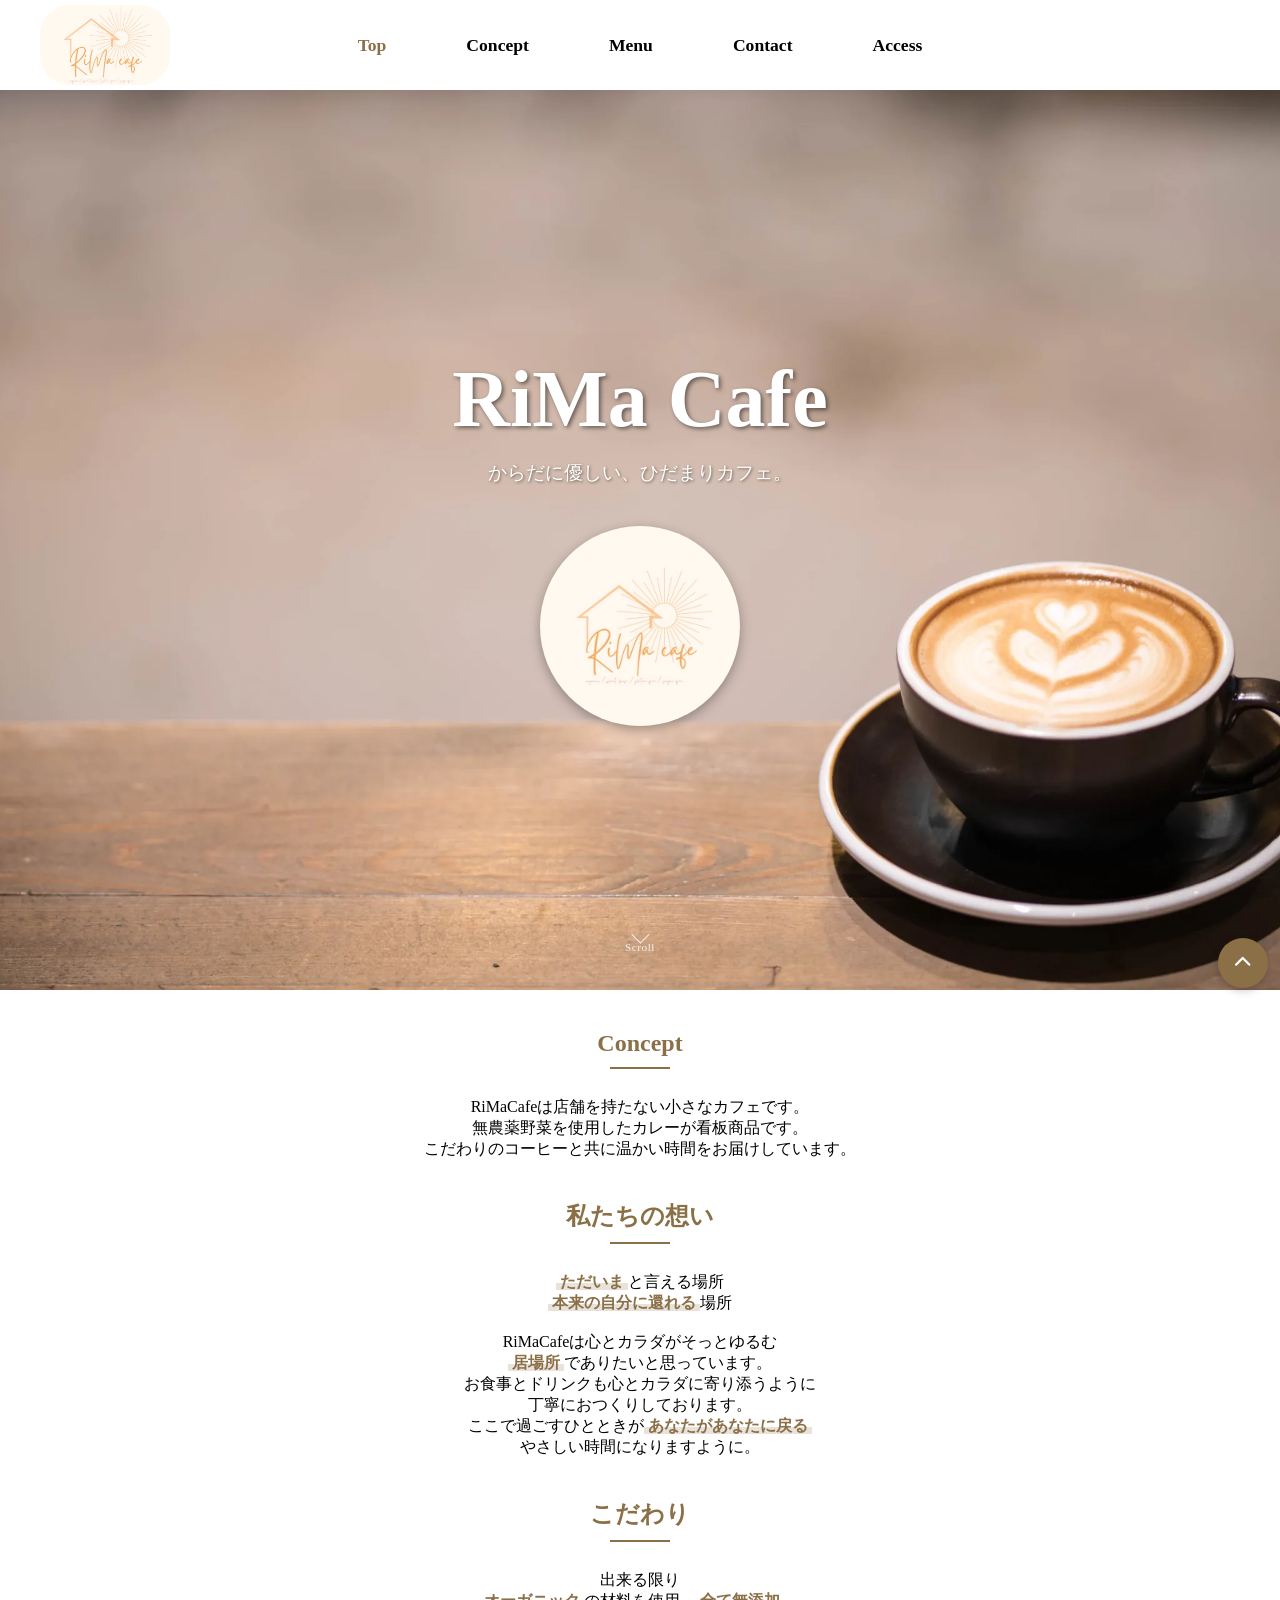
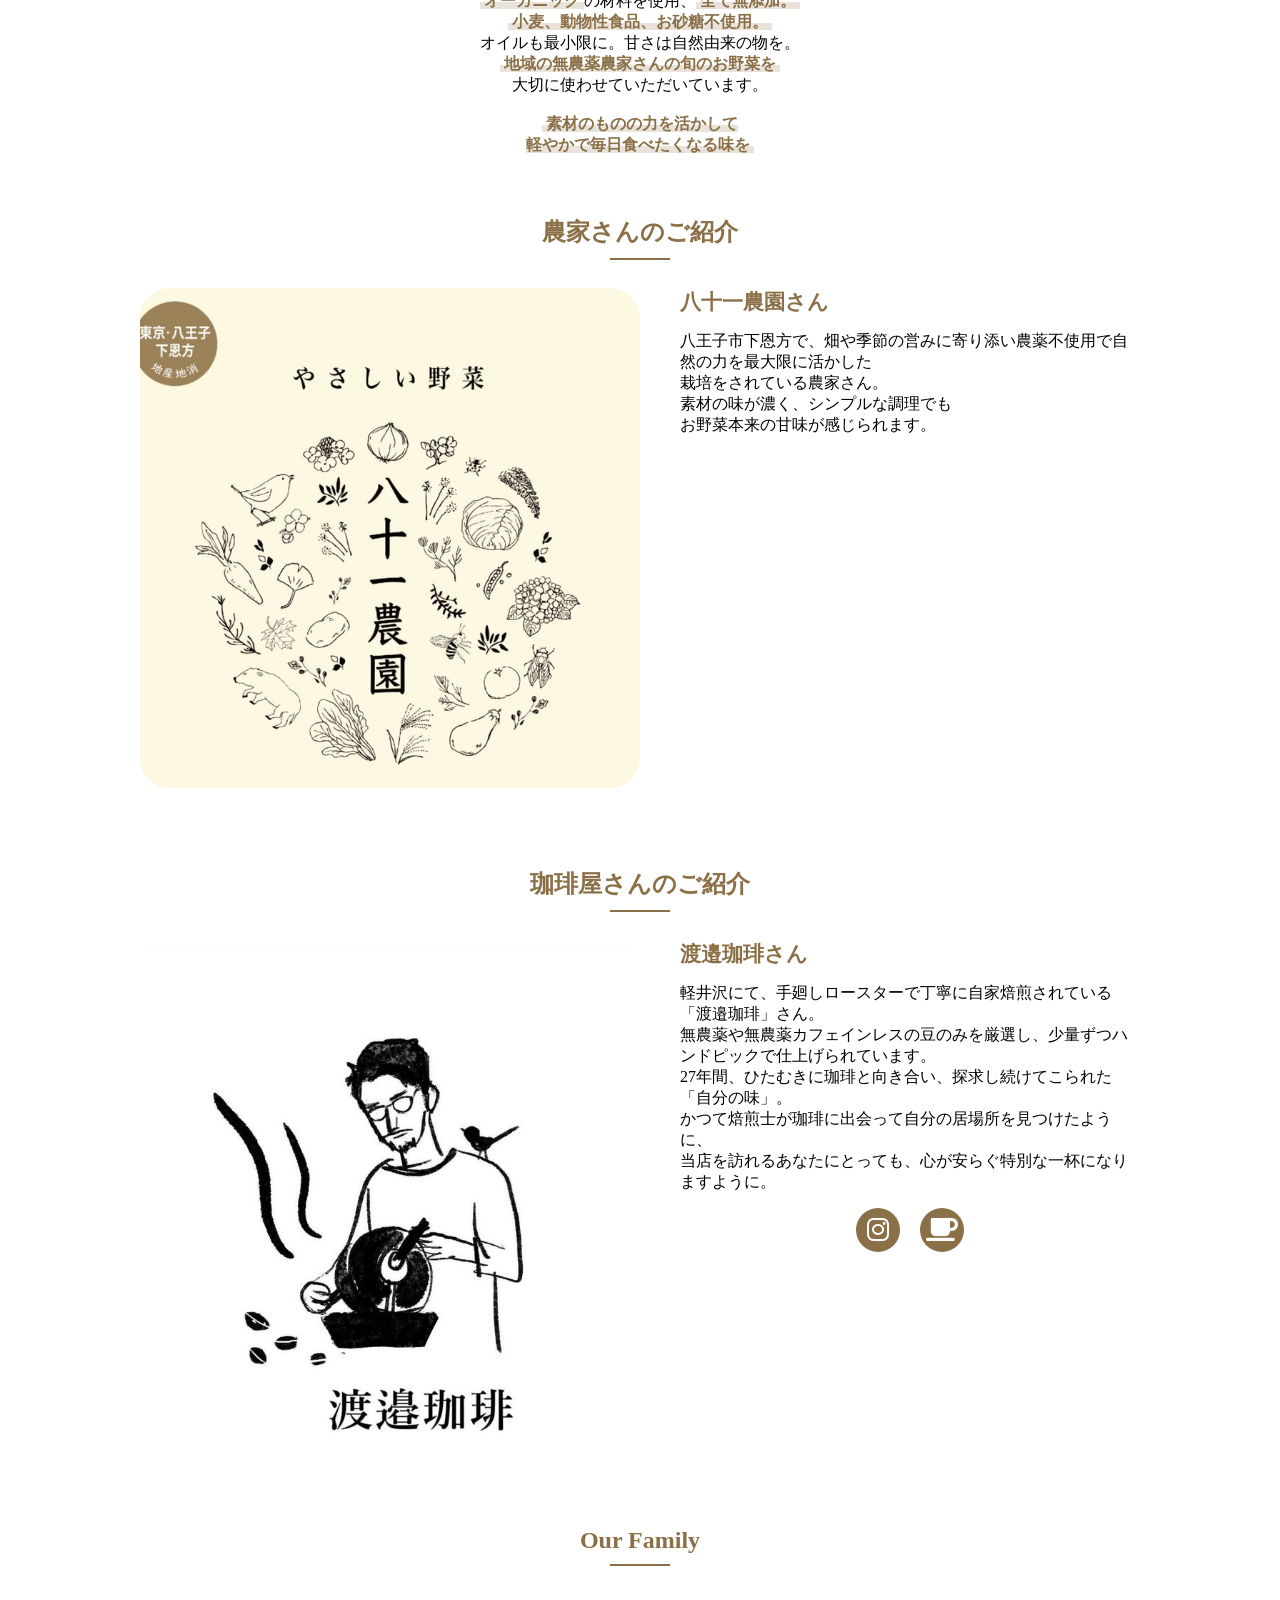
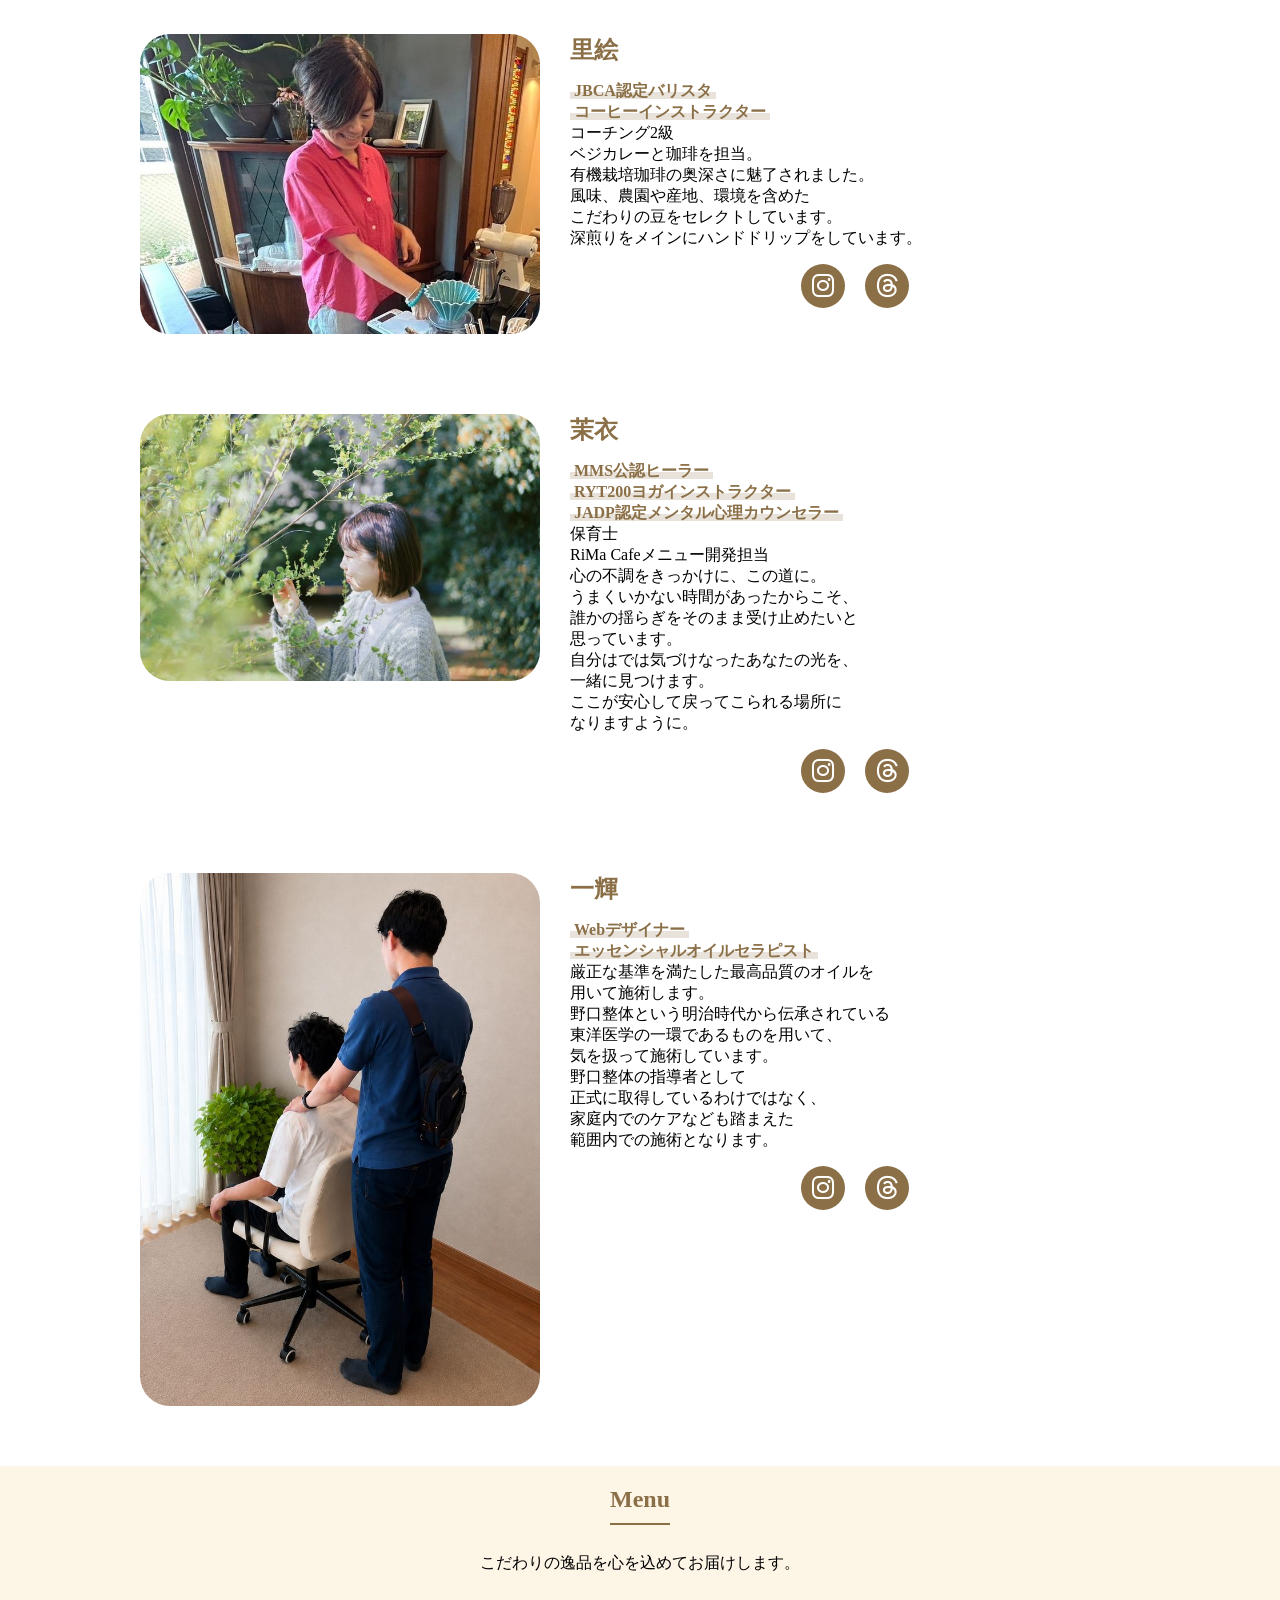
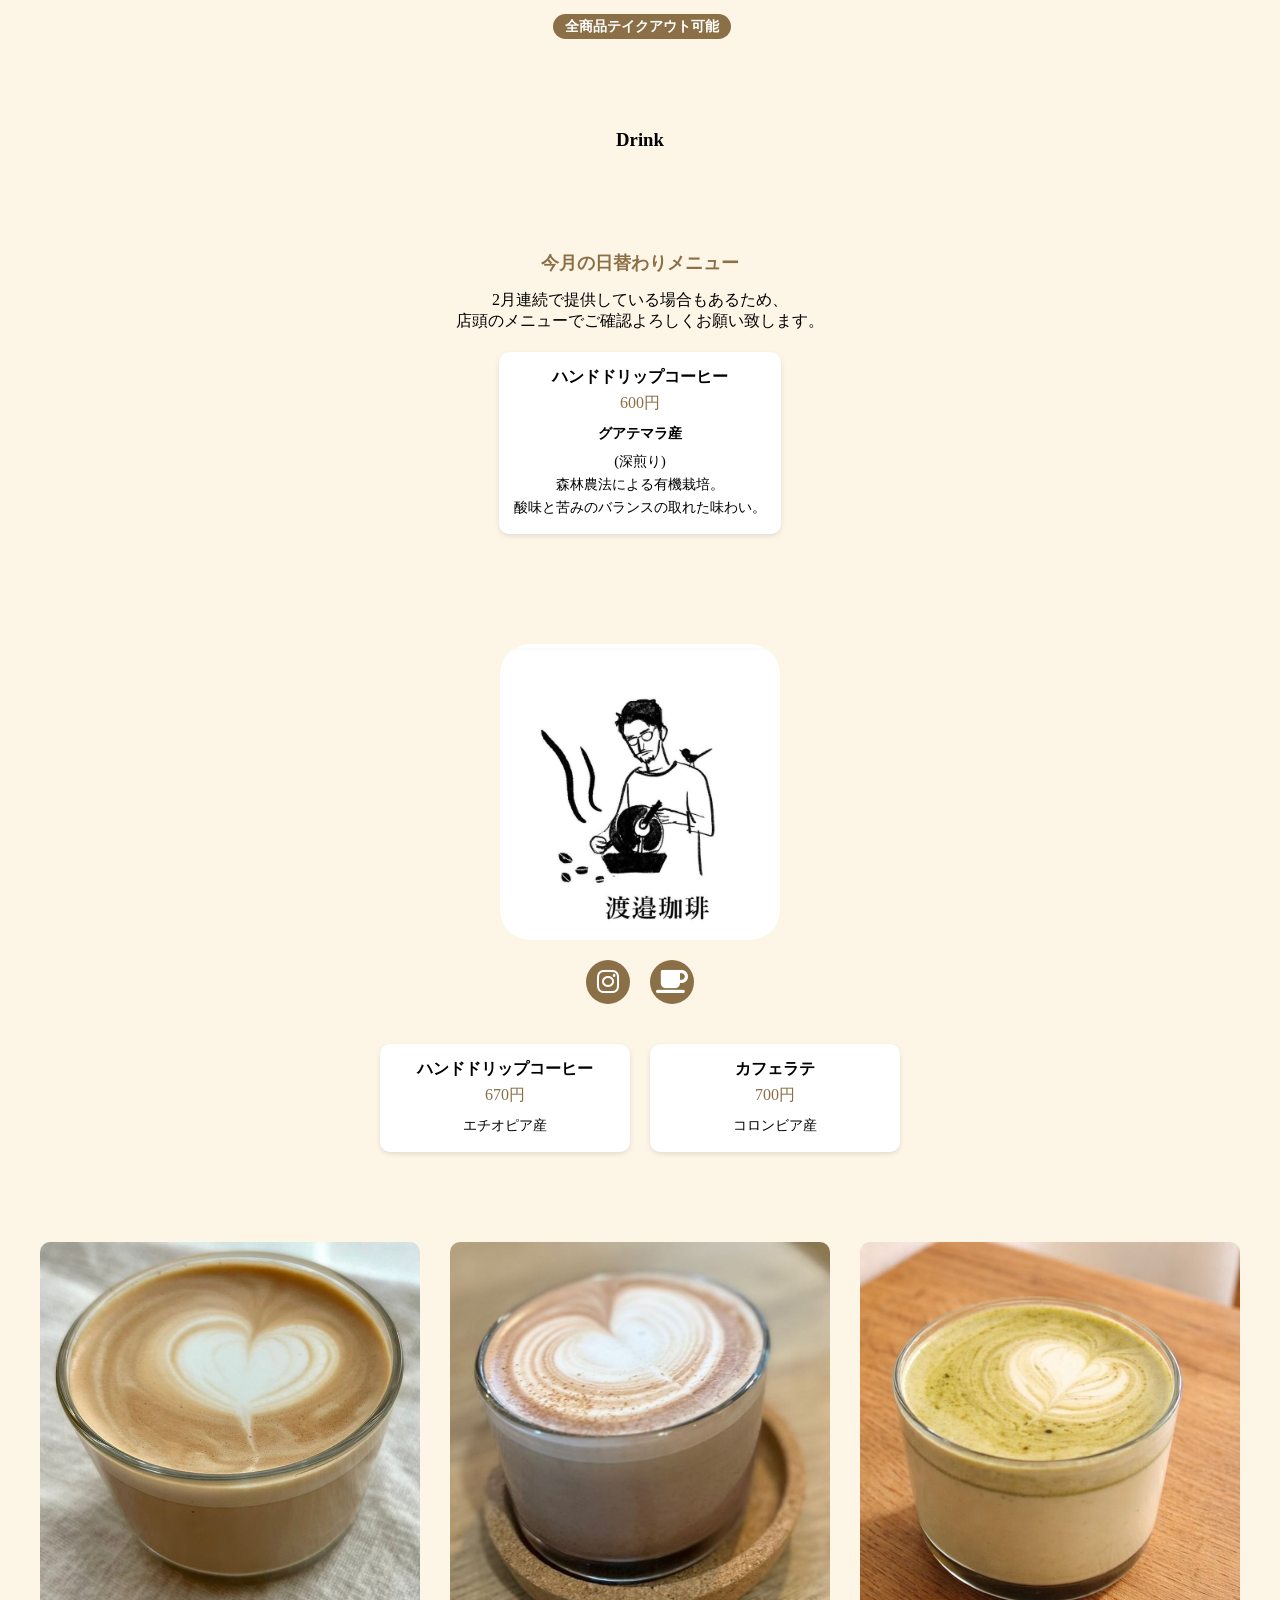
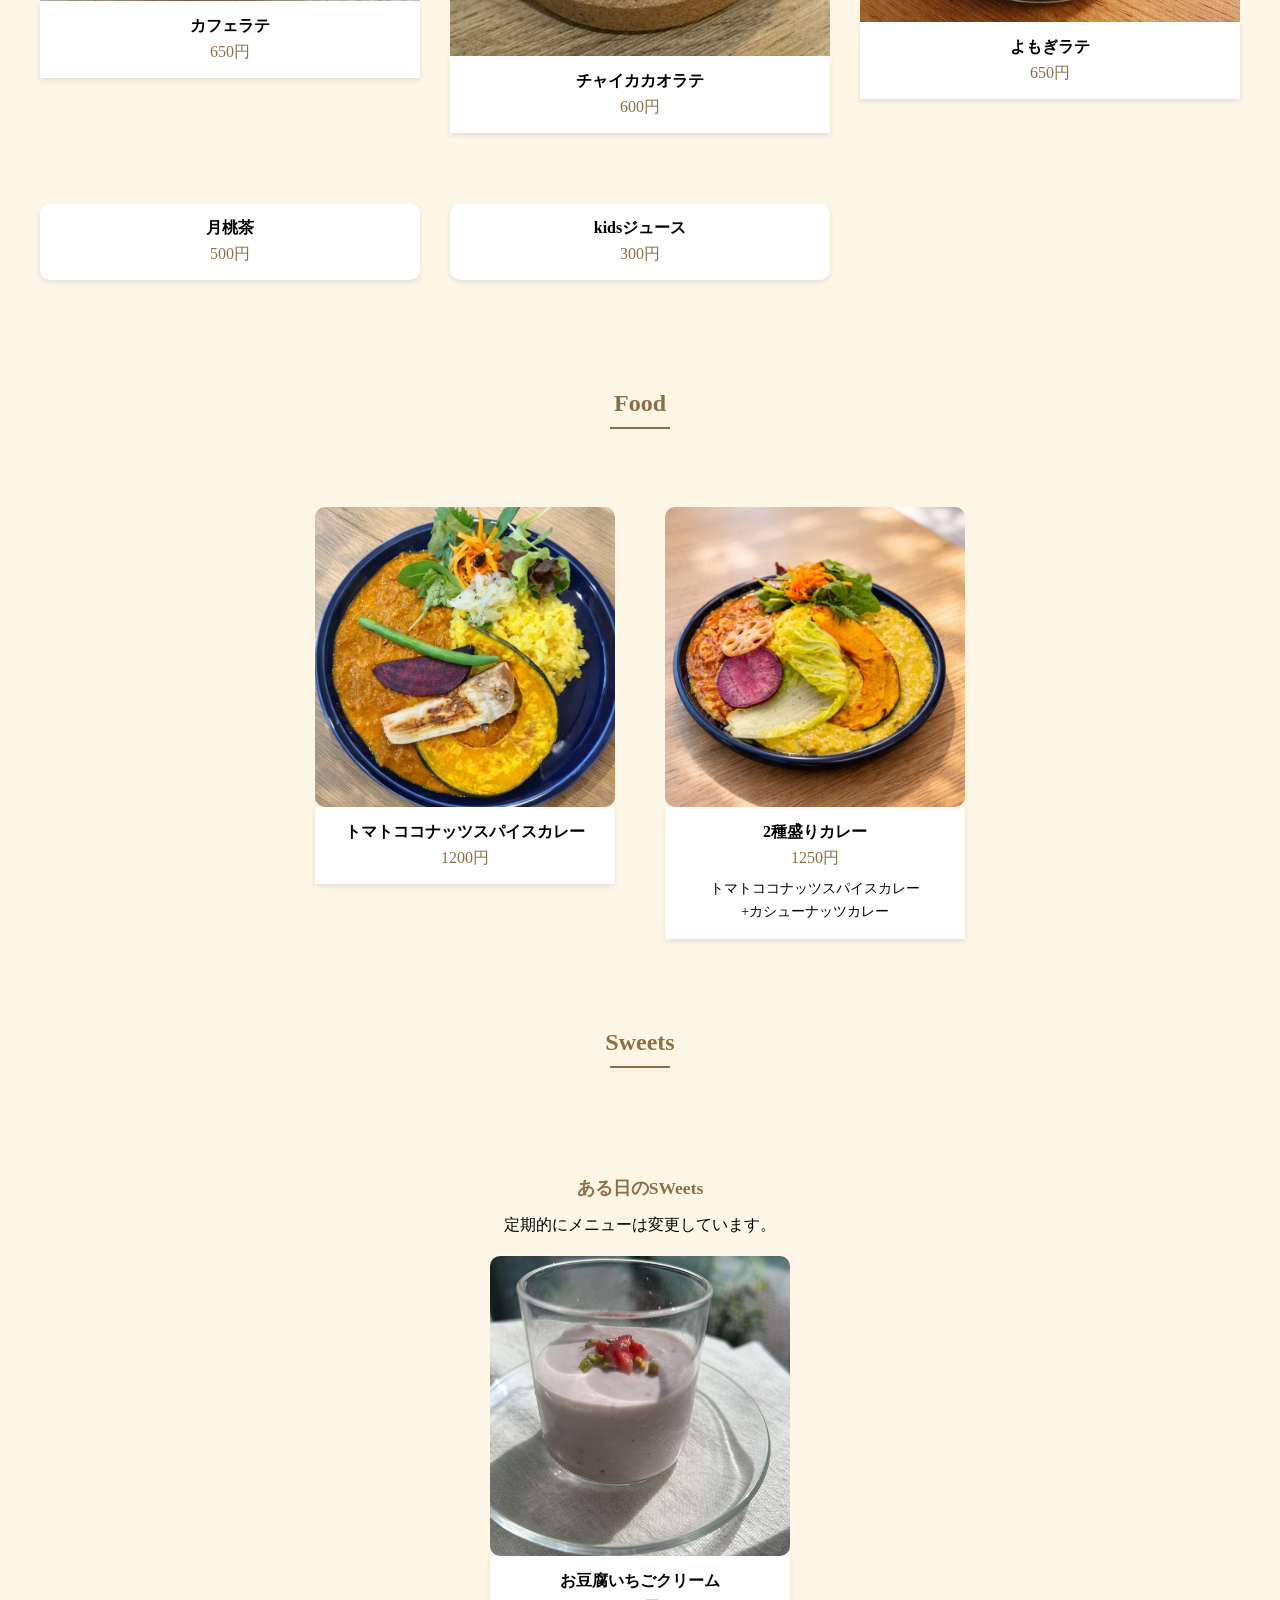
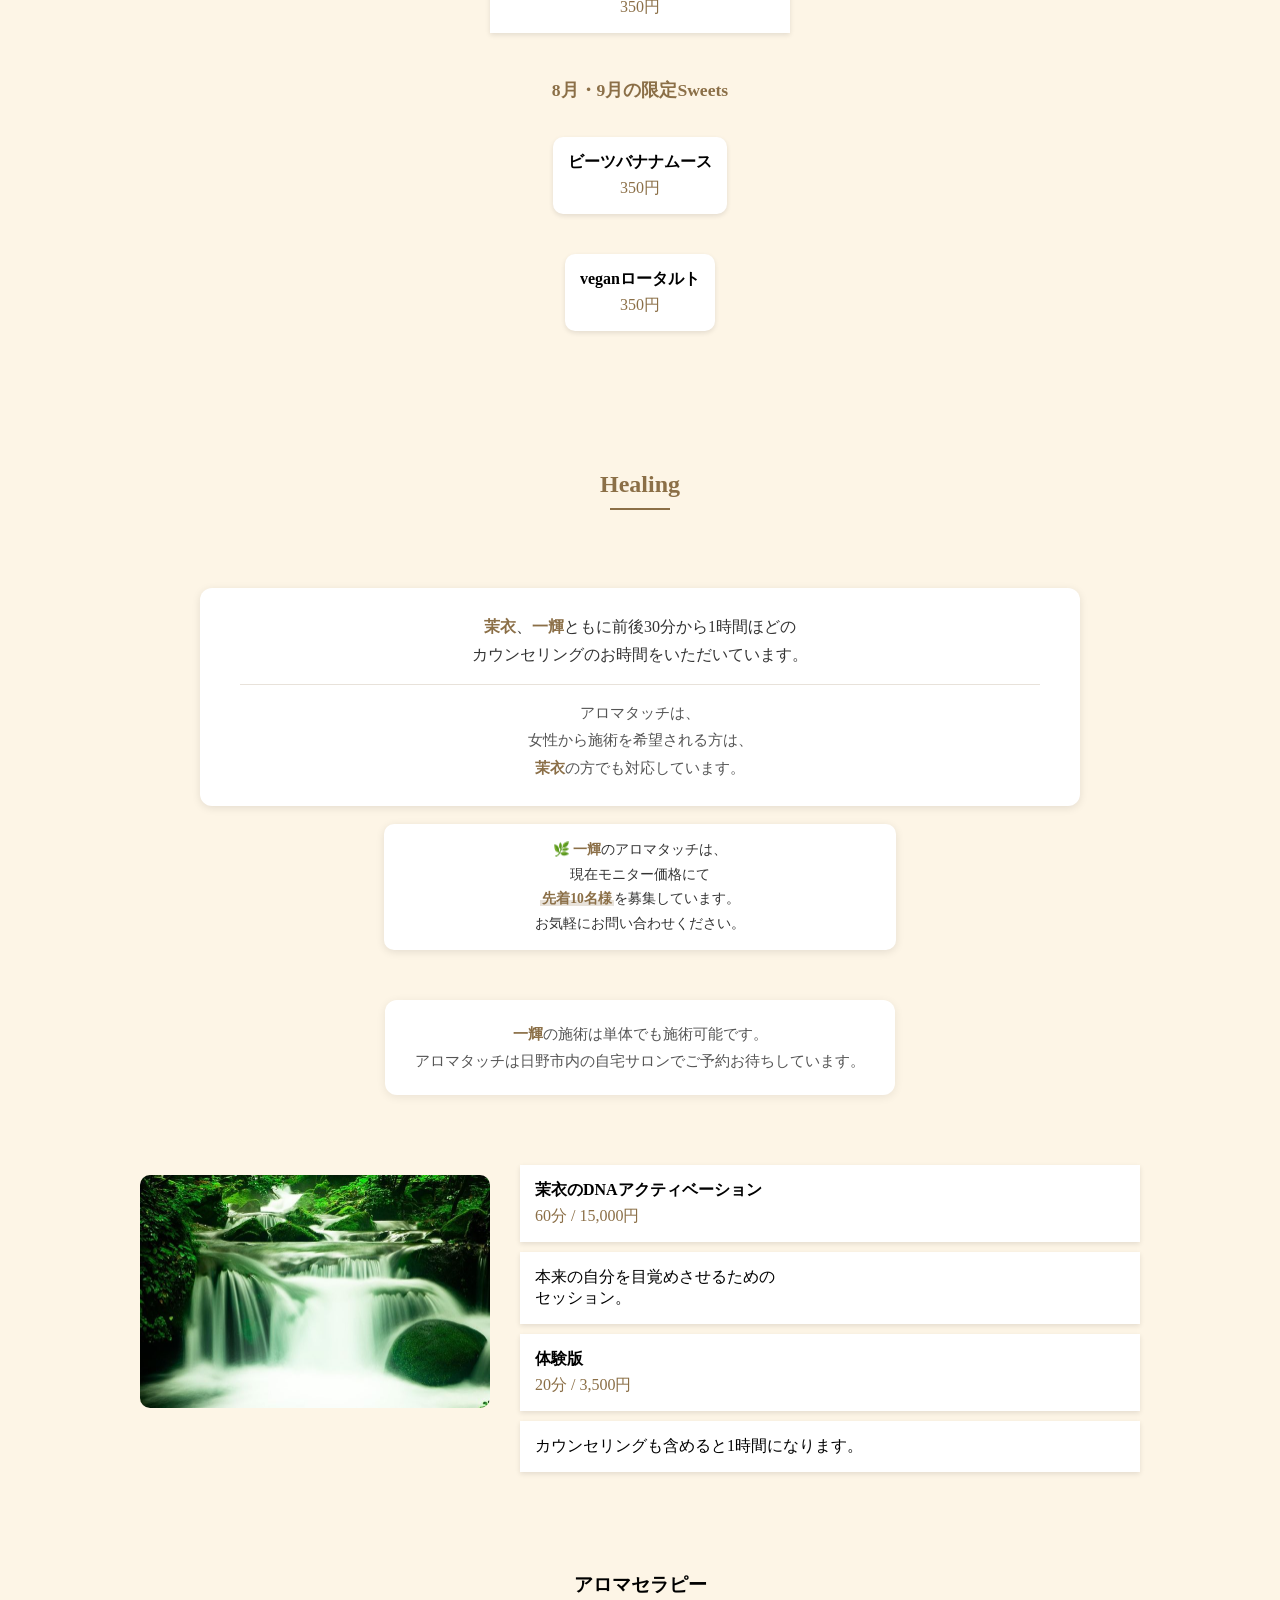
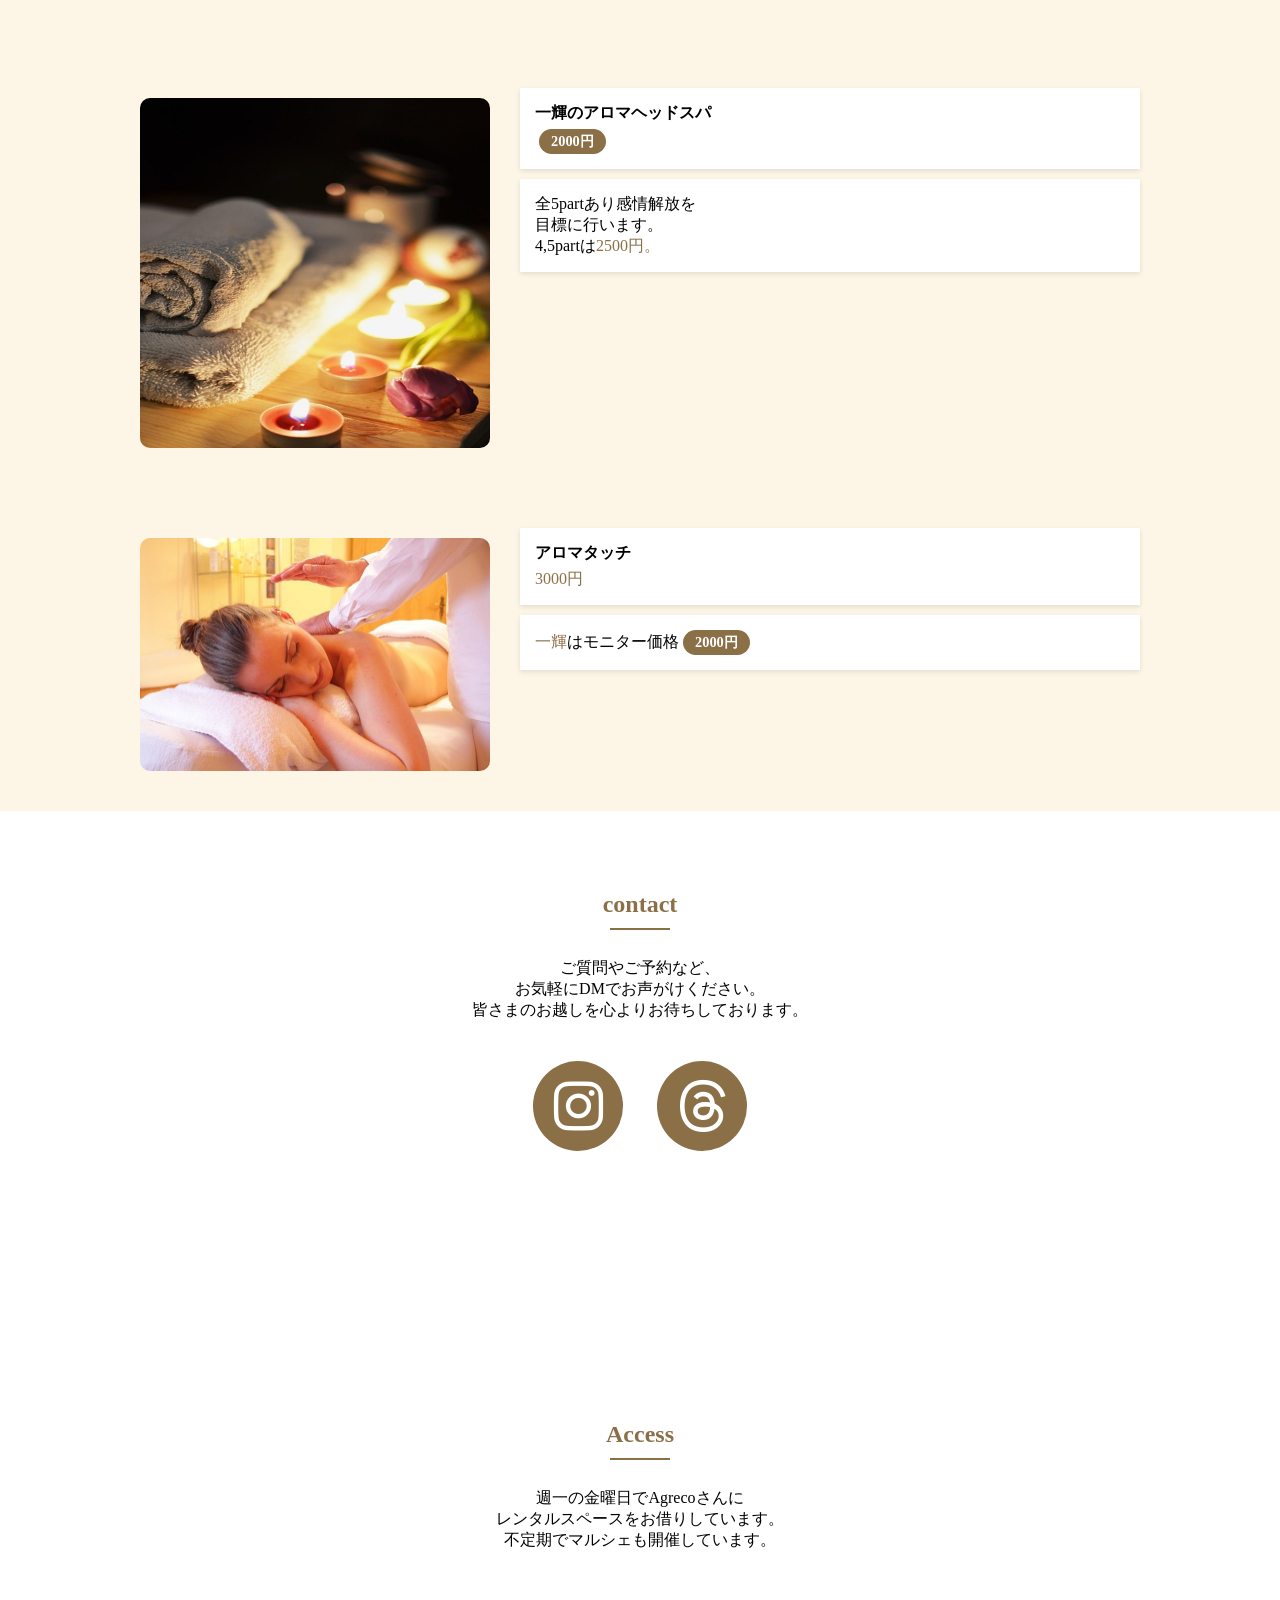
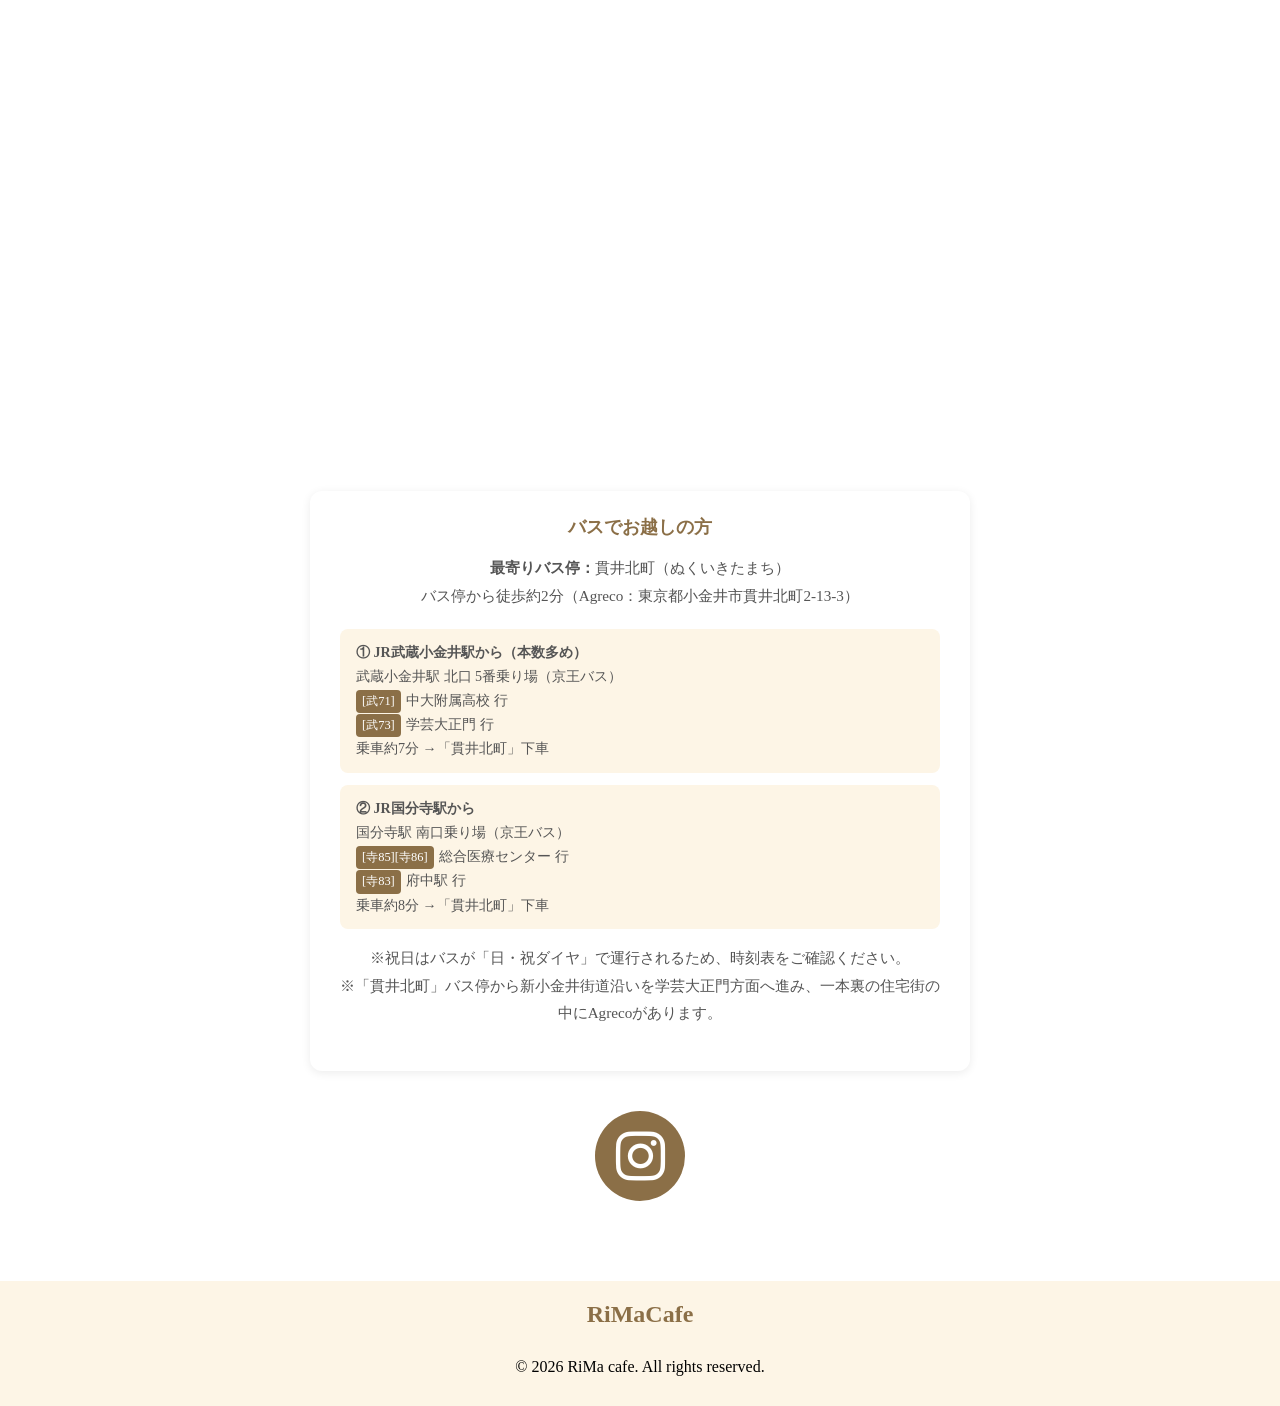
==== commit 7a81a227: "全商品テイクアウト可能のバッジ表示とSweetsに8-9月限定メニュー2品を追加" ====
--- a/index.html
+++ b/index.html
@@ -222,6 +222,7 @@
     <section class="menu" id="page3">
         <h2 class="fade-in">Menu</h2>
         <p class="fade-in">こだわりの逸品を心を込めてお届けします。</p>
+        <p class="fade-in"><span class="price-badge">全商品テイクアウト可能</span></p>
 
         <main class="grid">
             <h3 class="fade-in">Drink</h3>
@@ -304,6 +305,14 @@
                 <div class="strovery">
                     <img src="img/strovery.jpeg" alt="いちごスイーツ" loading="lazy">
                     <p><strong>お豆腐いちごクリーム</strong> 350円</p>
+                </div>
+
+                <p class="special-label sweets-season-label">8月・9月の限定Sweets</p>
+                <div class="strovery no-image">
+                    <p><strong>ビーツバナナムース</strong> 350円</p>
+                </div>
+                <div class="strovery no-image">
+                    <p><strong>veganロータルト</strong> 350円</p>
                 </div>
             </div>
 
--- a/style.css
+++ b/style.css
@@ -671,6 +671,14 @@
     color: black;
 }
 
+.strovery.no-image p {
+    border-radius: 10px;
+}
+
+.sweets-season-label {
+    margin-top: 25px;
+}
+
 .sweets-note {
     background-color: white;
     color: black;
@@ -1191,7 +1199,7 @@
 
     .strovery {
         max-width: 500px;
-        margin: 0 auto;
+        margin: 20px auto;
     }
 
     .sweets-note {
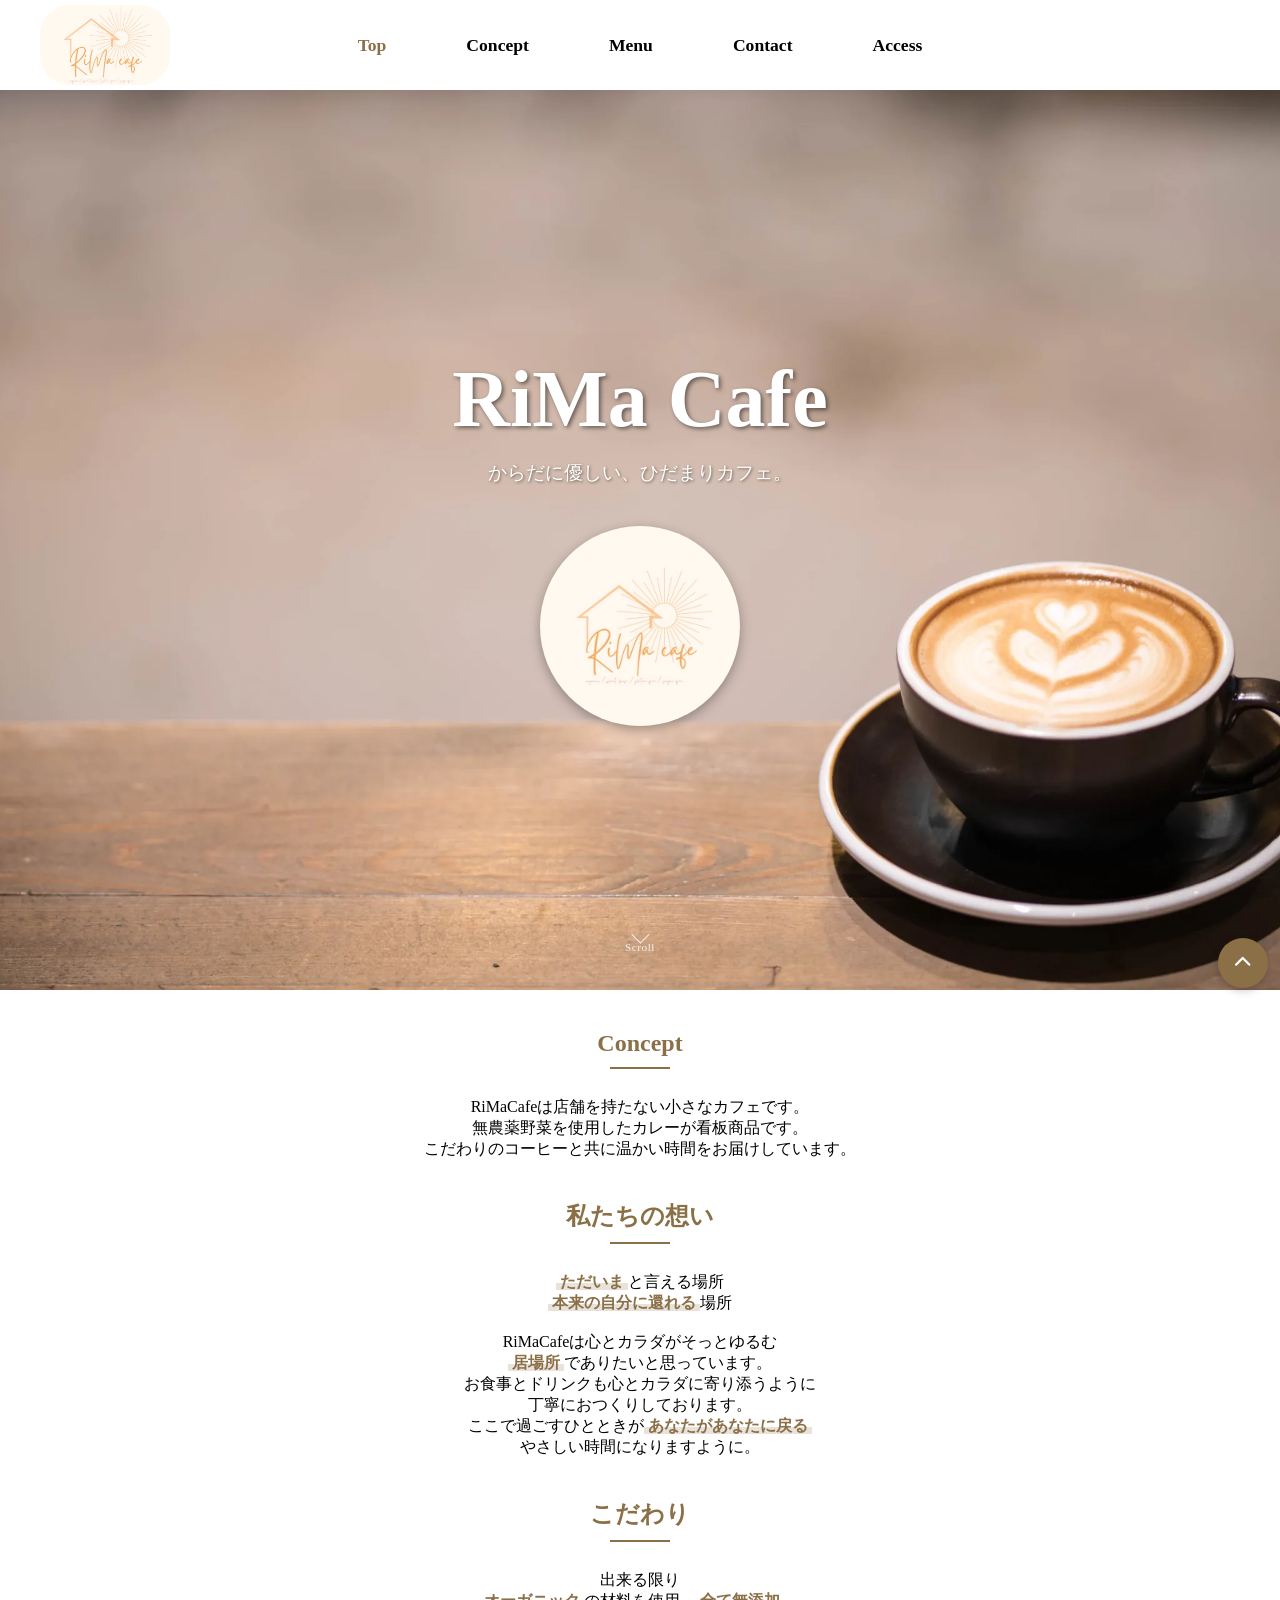
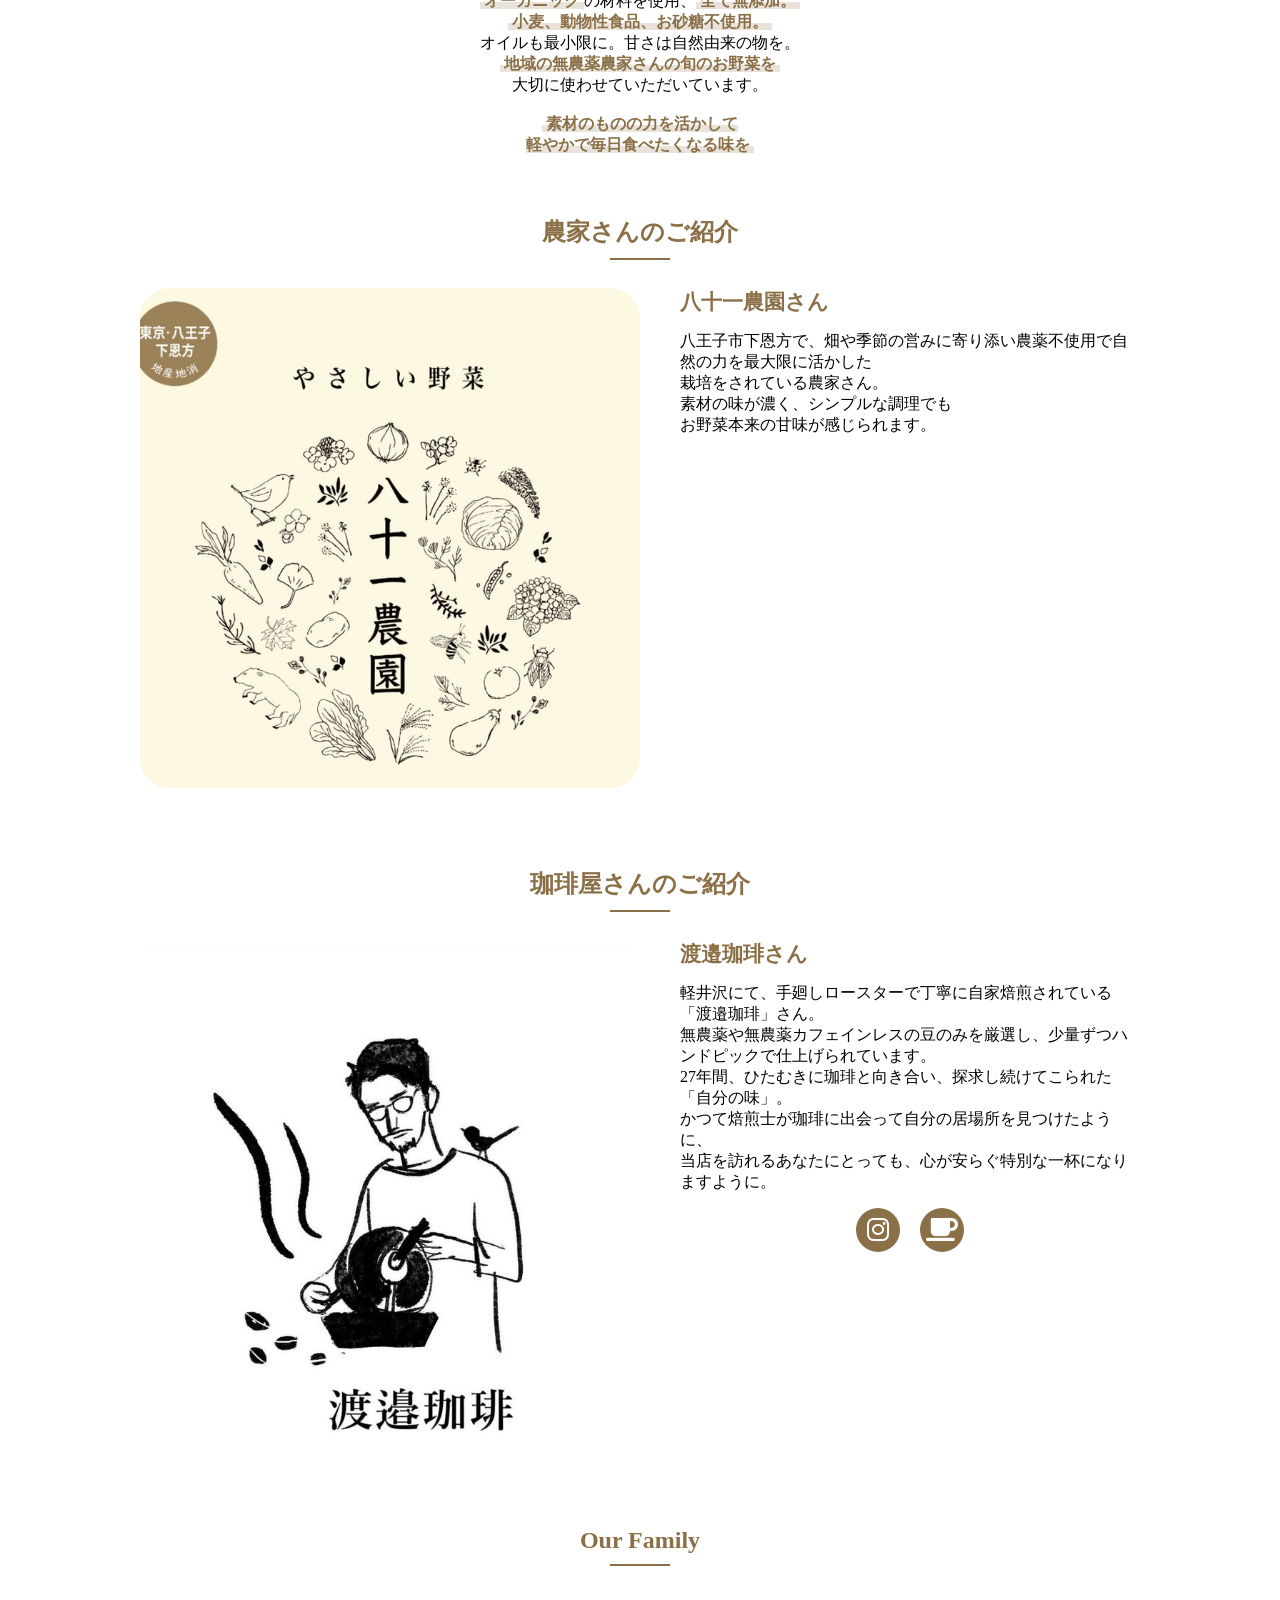
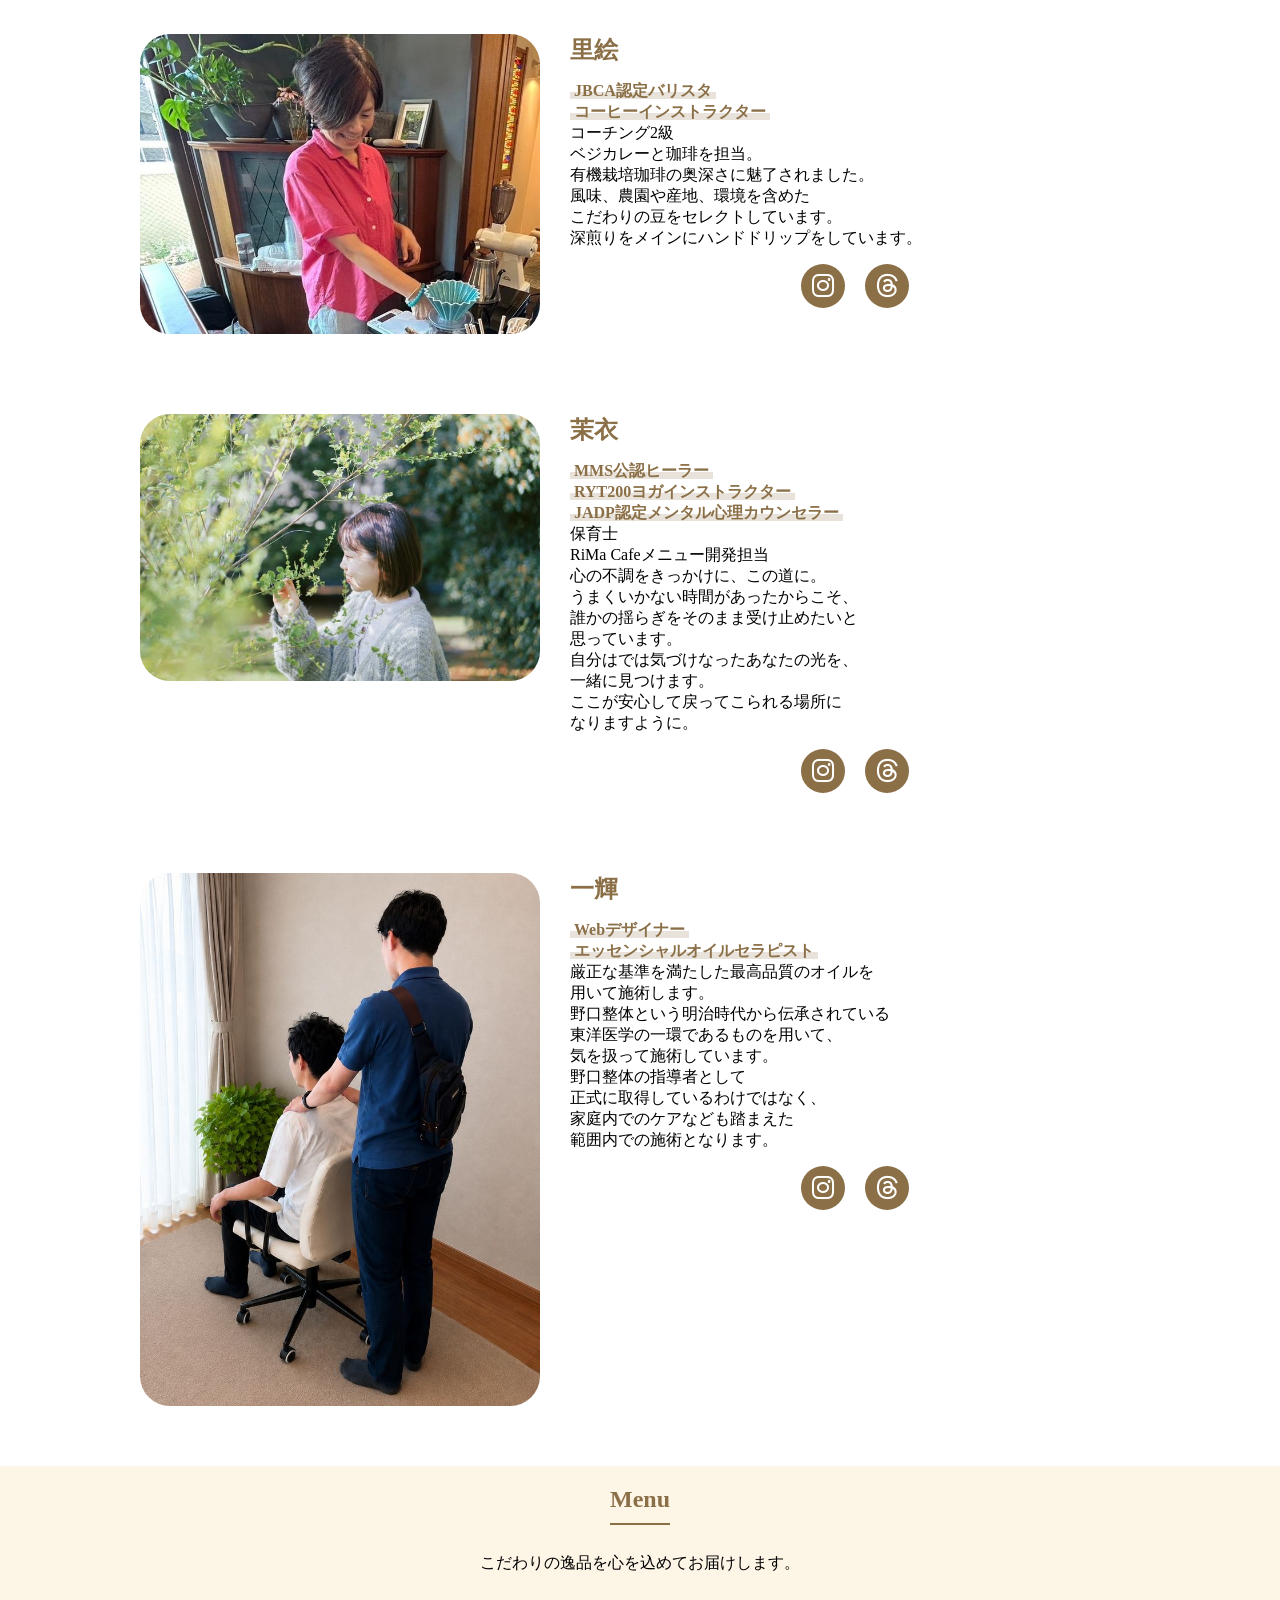
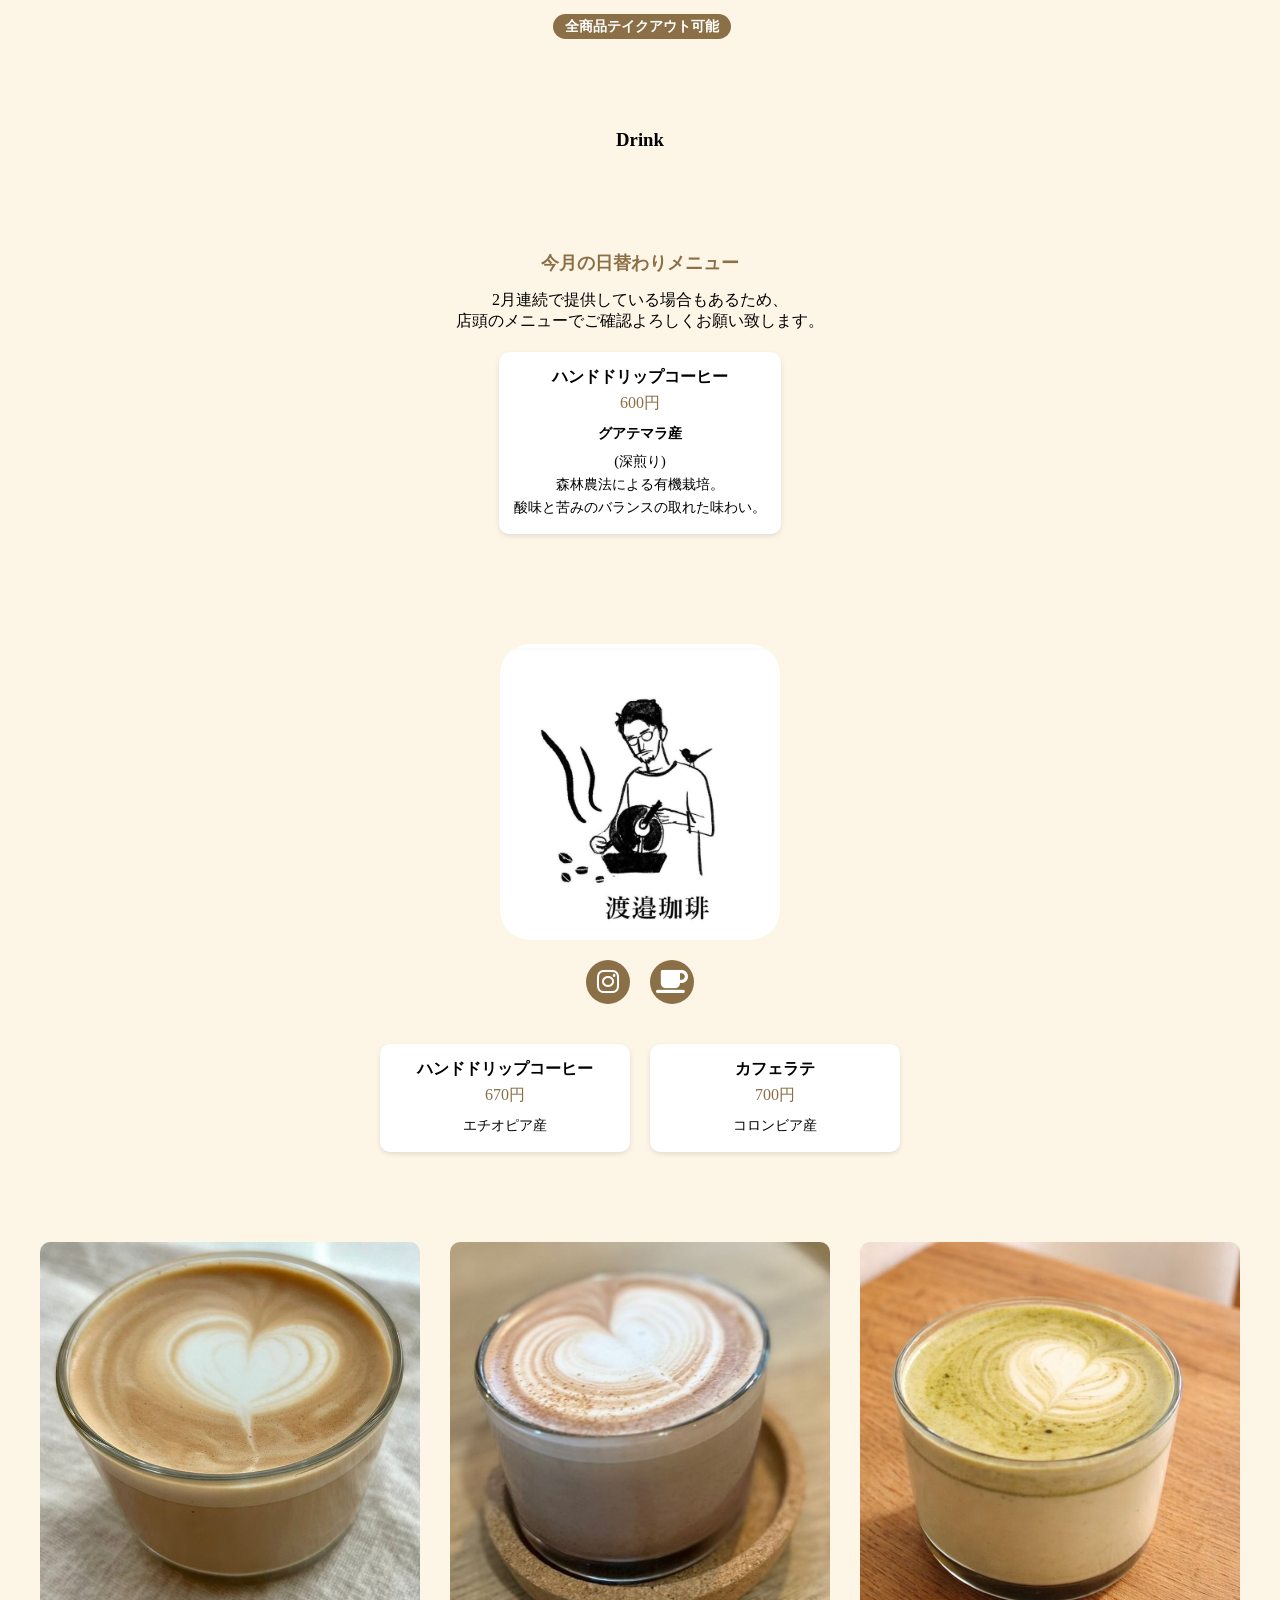
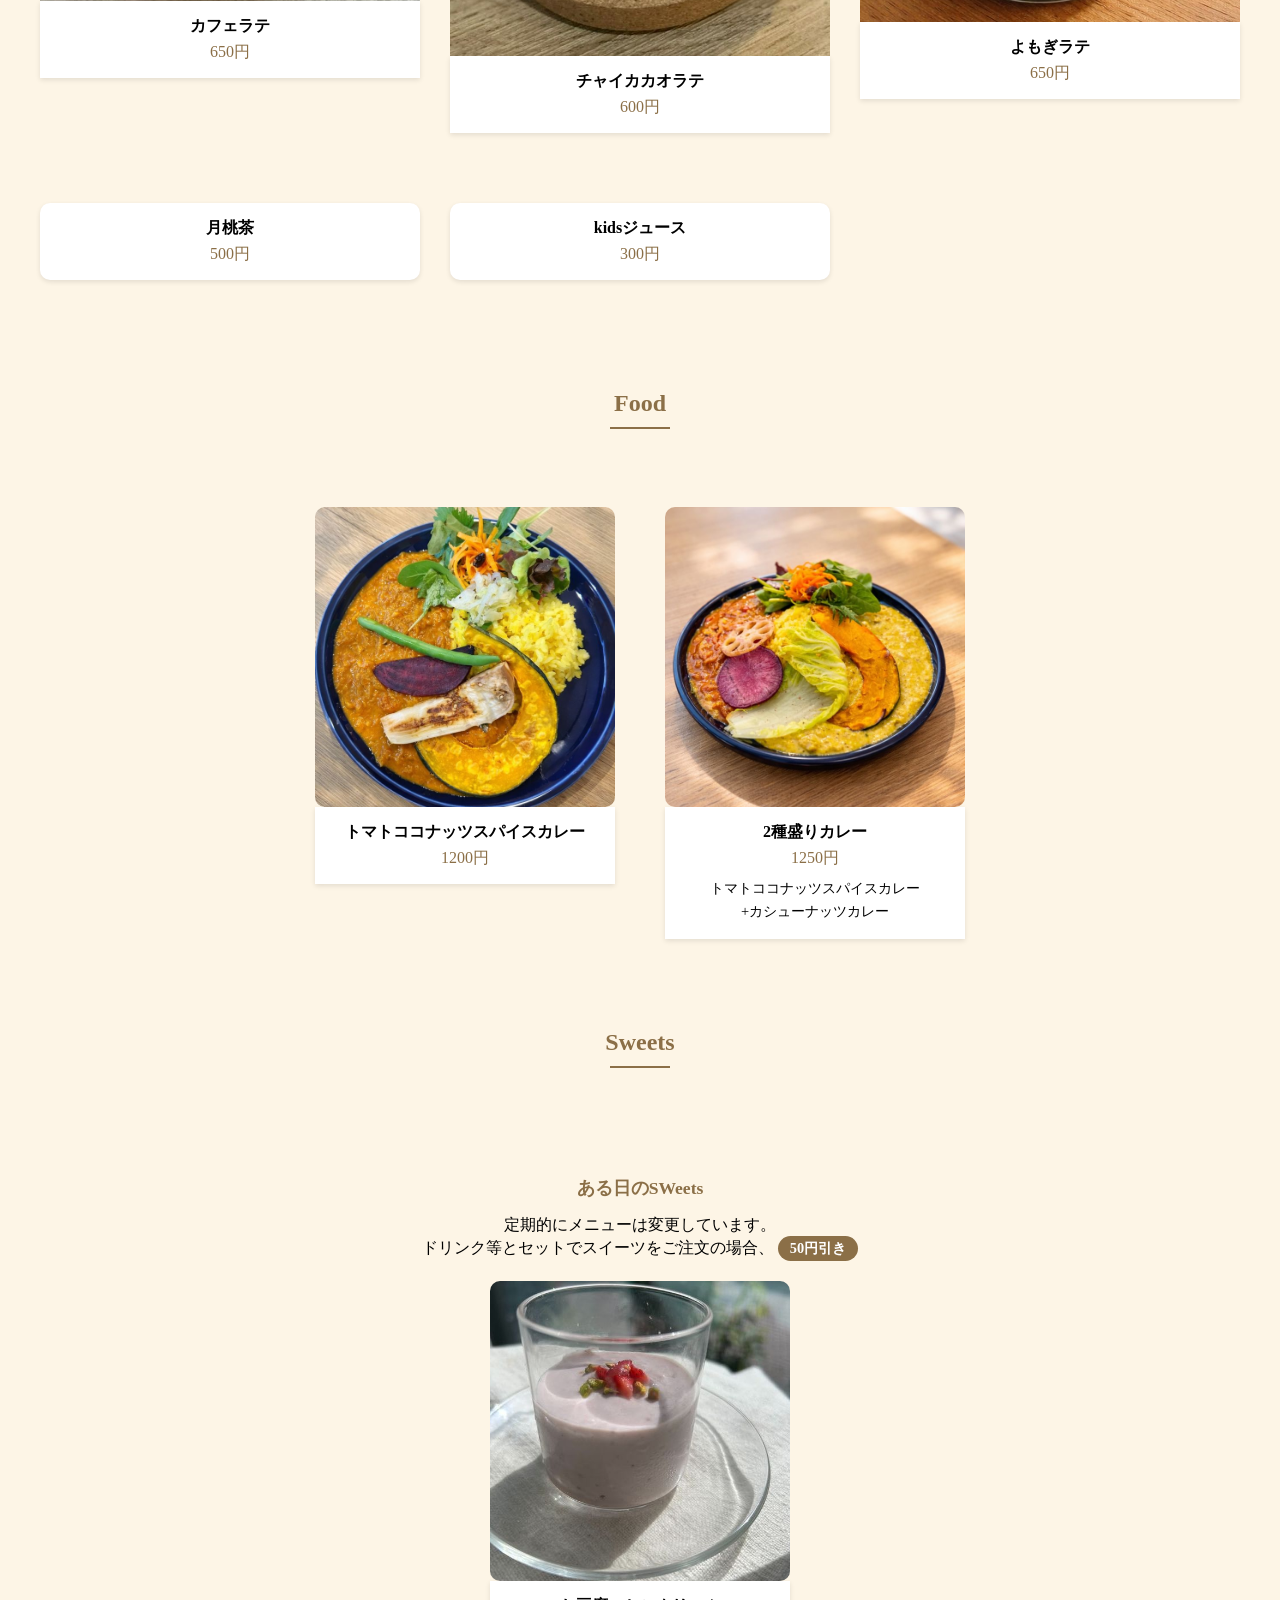
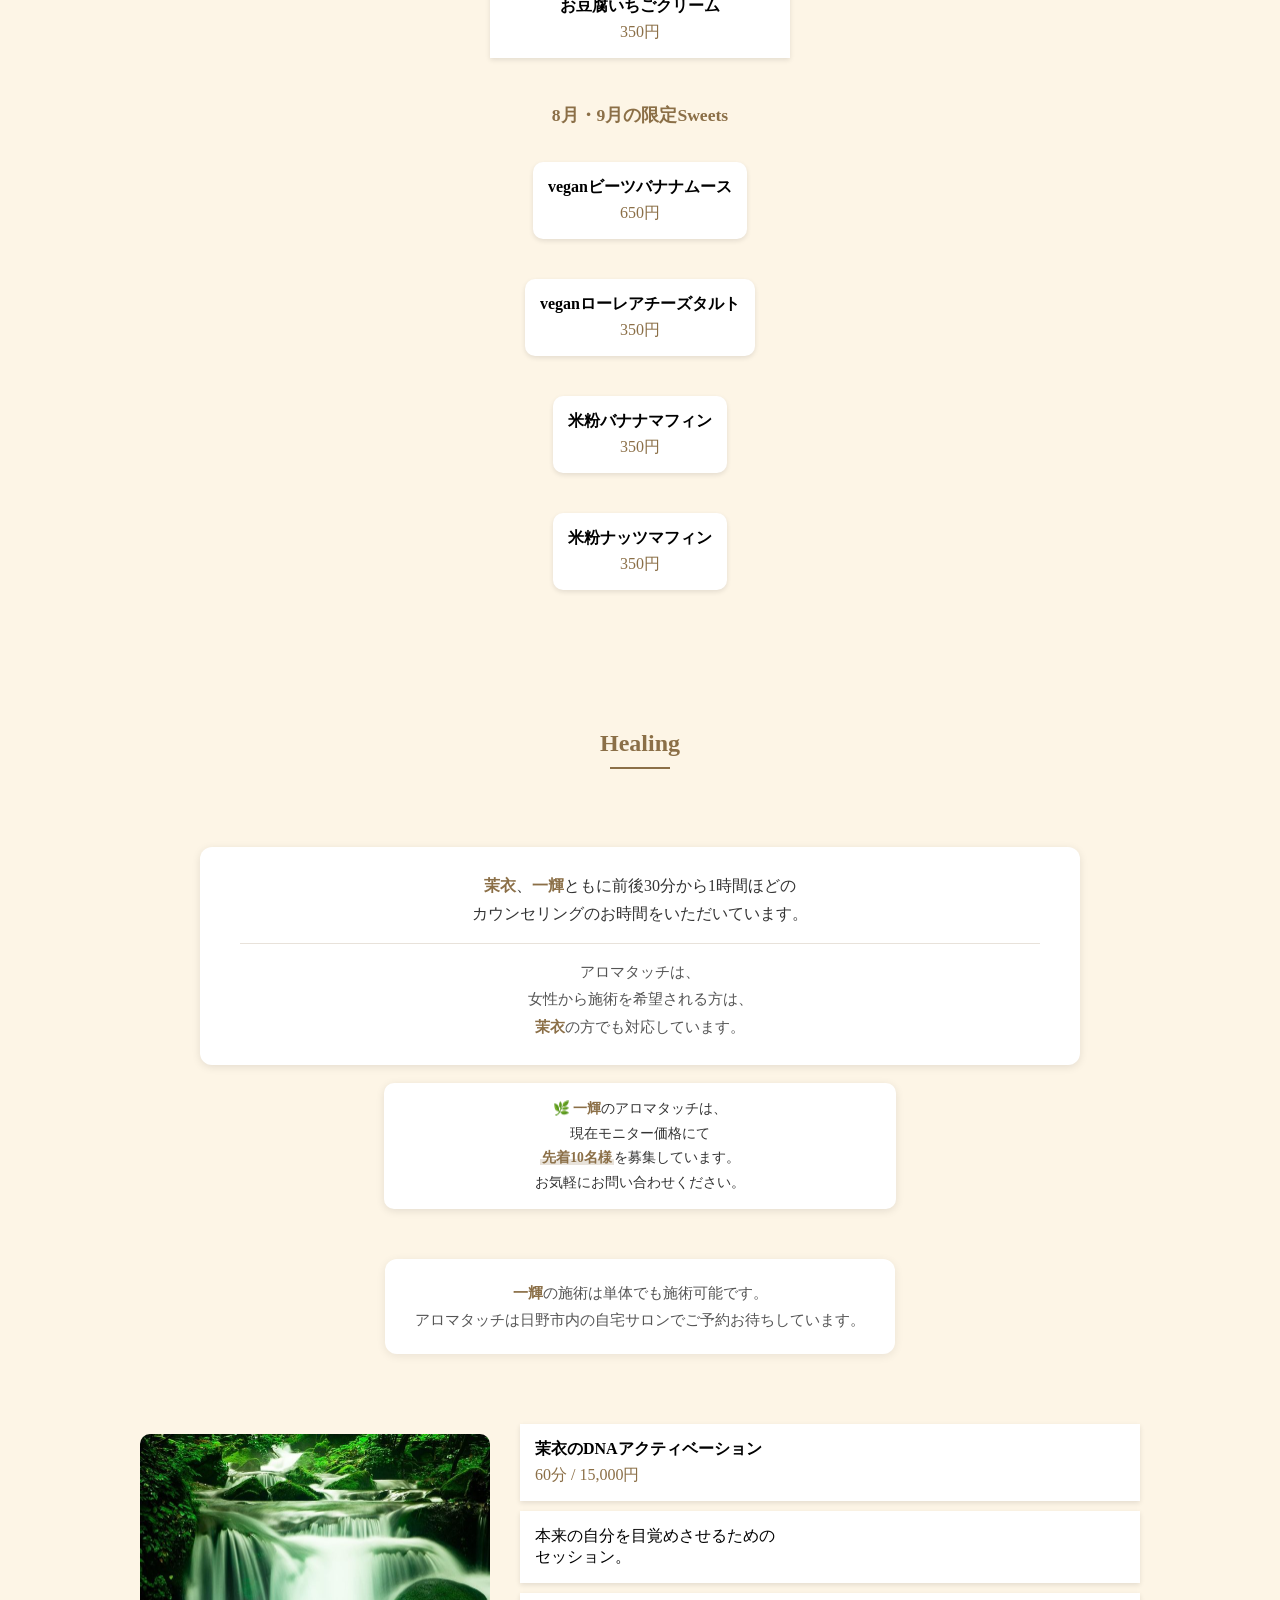
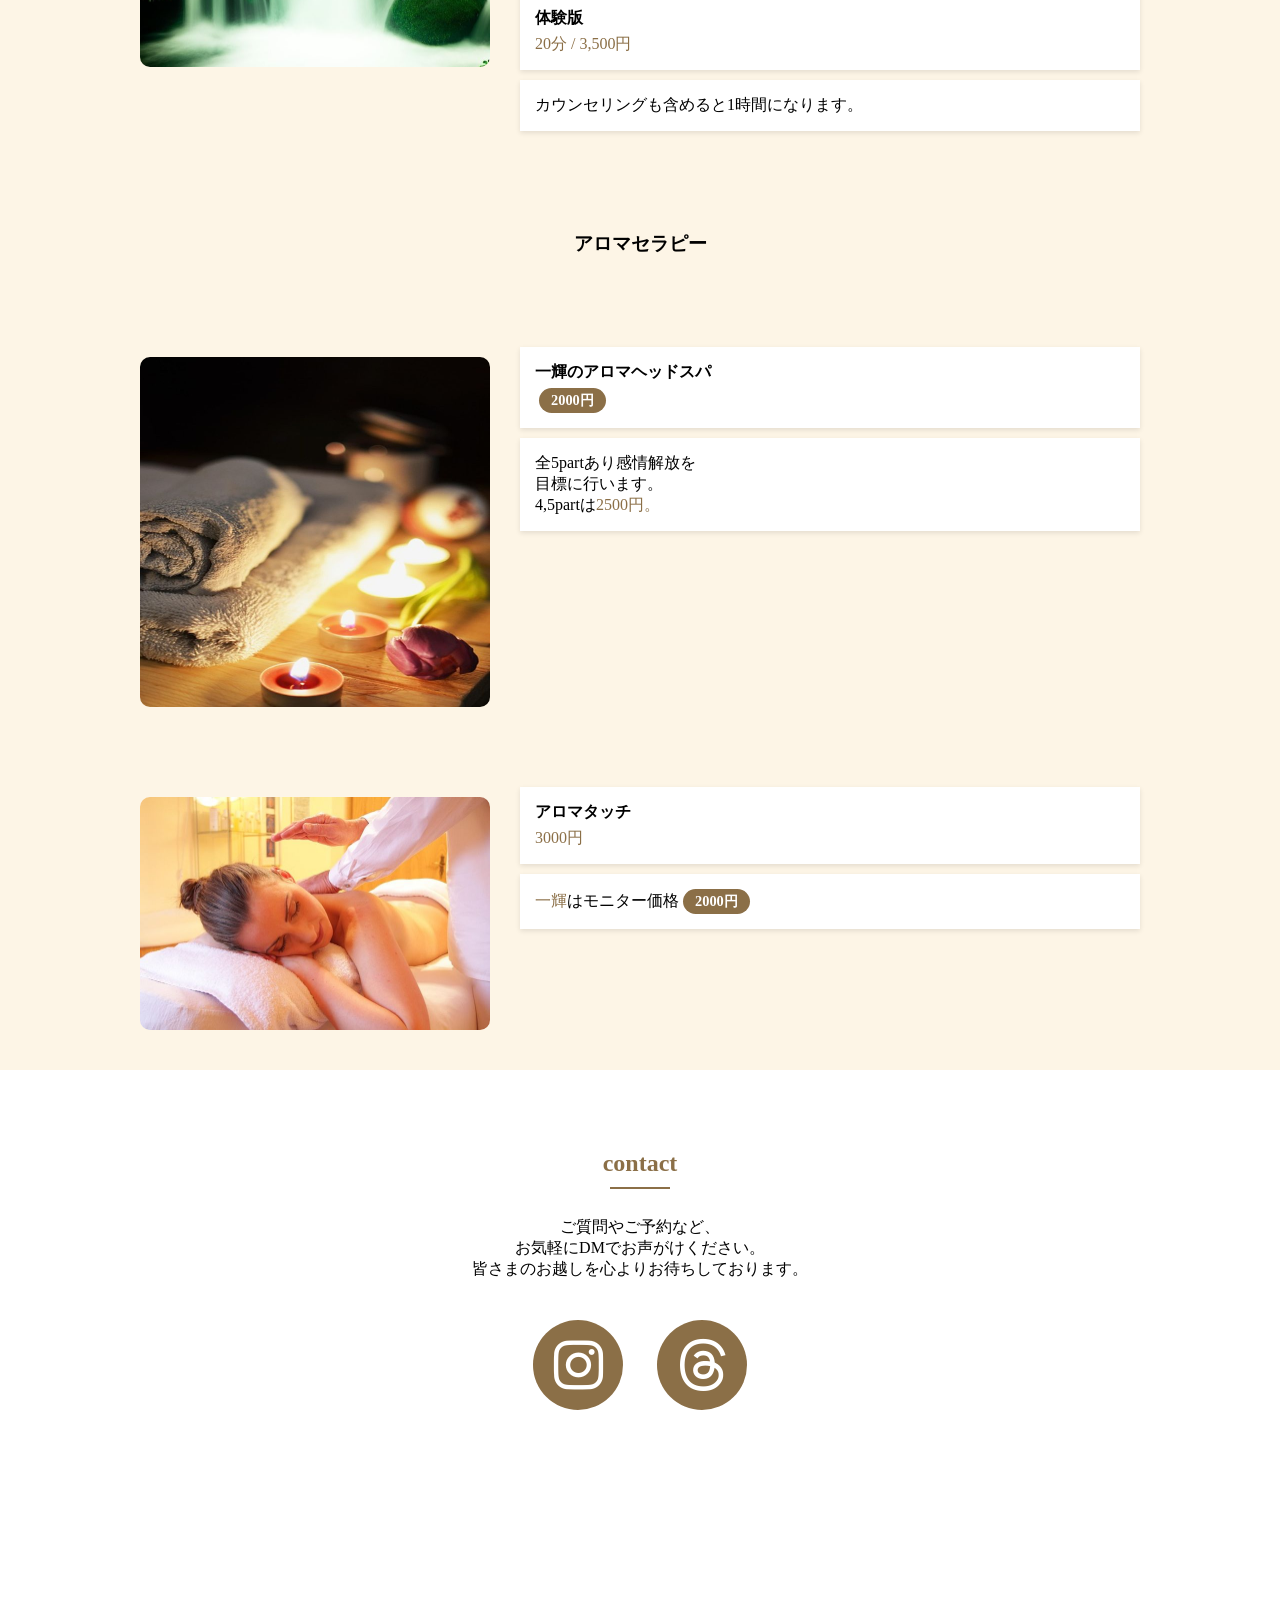
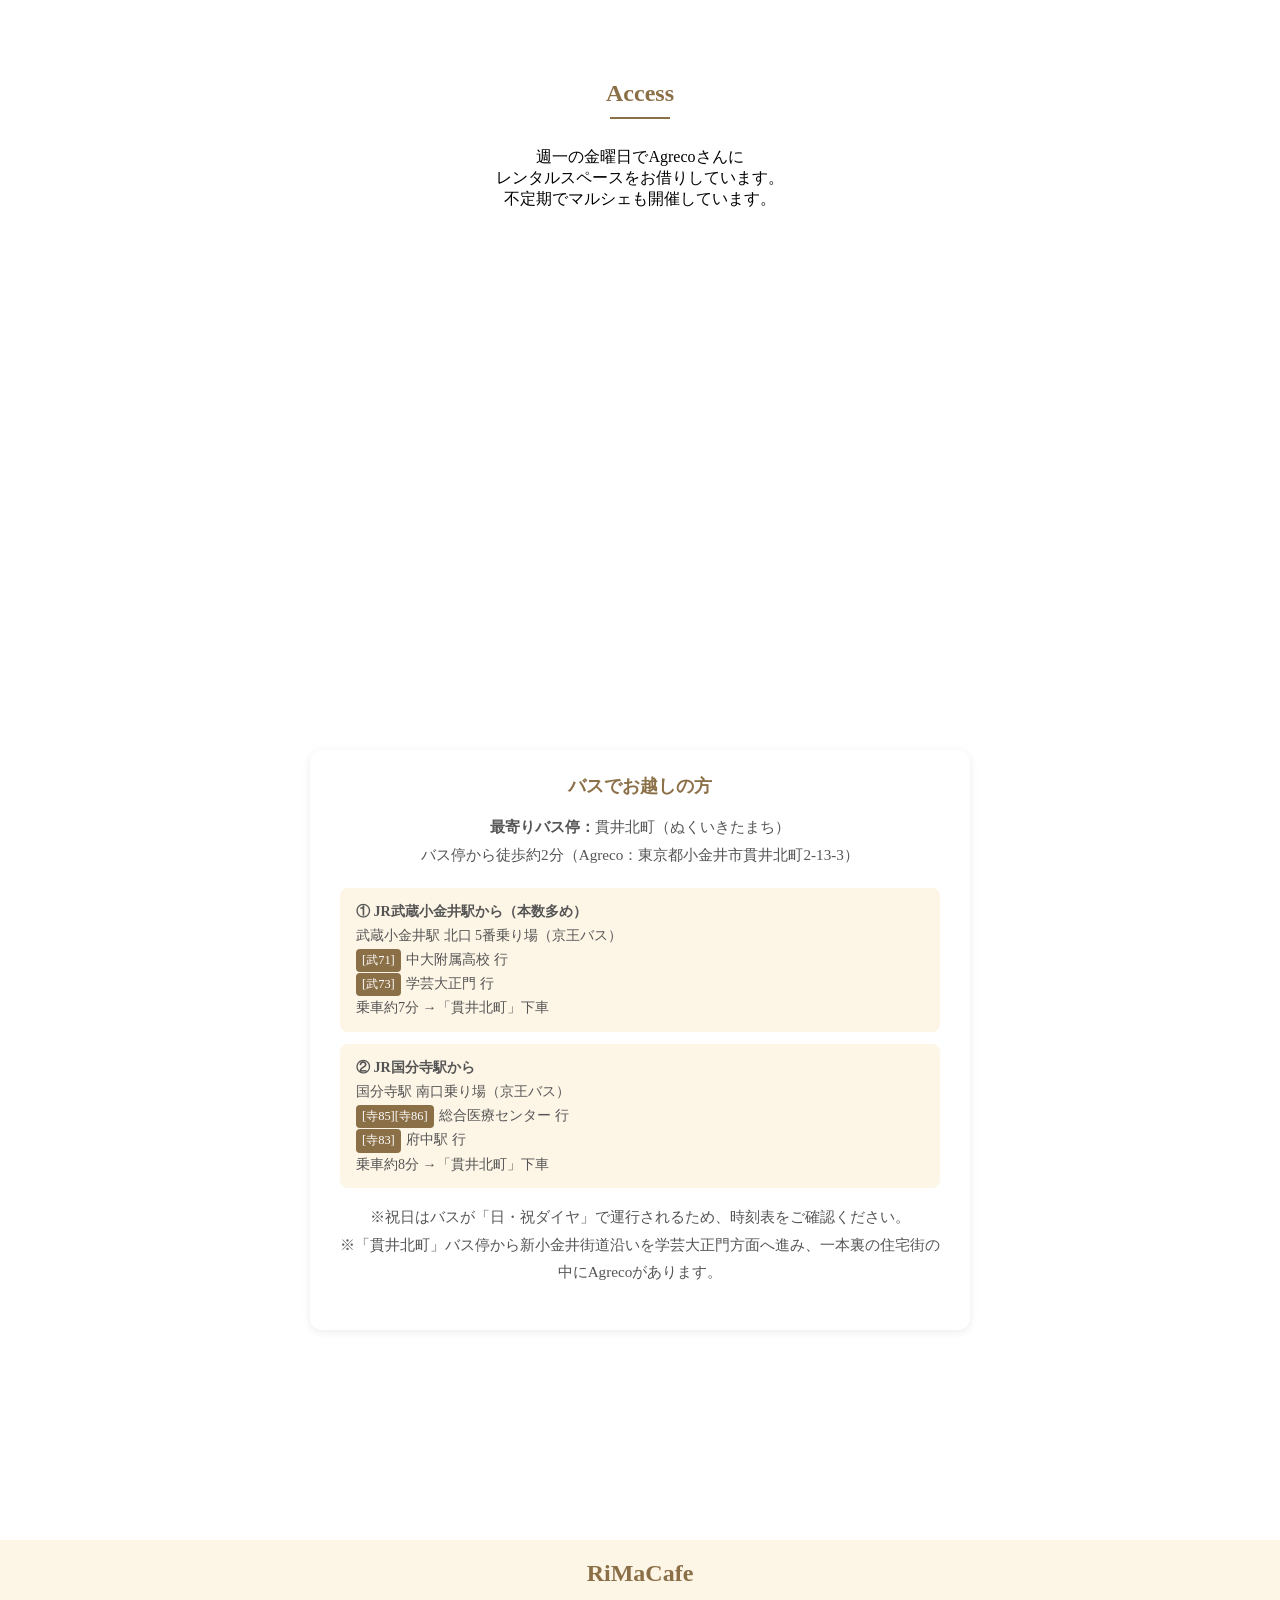
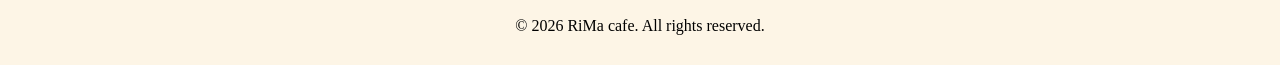
==== commit 64ca0fc5: "Sweetsメニューを改定：vegan品目・米粉マフィン追加とセット割引の注記" ====
--- a/index.html
+++ b/index.html
@@ -301,7 +301,8 @@
             <h2 class="fade-in">Sweets</h2>
             <div class="monthly-special fade-in">
                 <p class="special-label">ある日のSWeets</p>
-                <p>定期的にメニューは変更しています。</p>
+                <p>定期的にメニューは変更しています。<br>
+                ドリンク等とセットでスイーツをご注文の場合、<span class="price-badge">50円引き</span></p>
                 <div class="strovery">
                     <img src="img/strovery.jpeg" alt="いちごスイーツ" loading="lazy">
                     <p><strong>お豆腐いちごクリーム</strong> 350円</p>
@@ -309,10 +310,16 @@
 
                 <p class="special-label sweets-season-label">8月・9月の限定Sweets</p>
                 <div class="strovery no-image">
-                    <p><strong>ビーツバナナムース</strong> 350円</p>
+                    <p><strong>veganビーツバナナムース</strong> 650円</p>
                 </div>
                 <div class="strovery no-image">
-                    <p><strong>veganロータルト</strong> 350円</p>
+                    <p><strong>veganローレアチーズタルト</strong> 350円</p>
+                </div>
+                <div class="strovery no-image">
+                    <p><strong>米粉バナナマフィン</strong> 350円</p>
+                </div>
+                <div class="strovery no-image">
+                    <p><strong>米粉ナッツマフィン</strong> 350円</p>
                 </div>
             </div>
 
